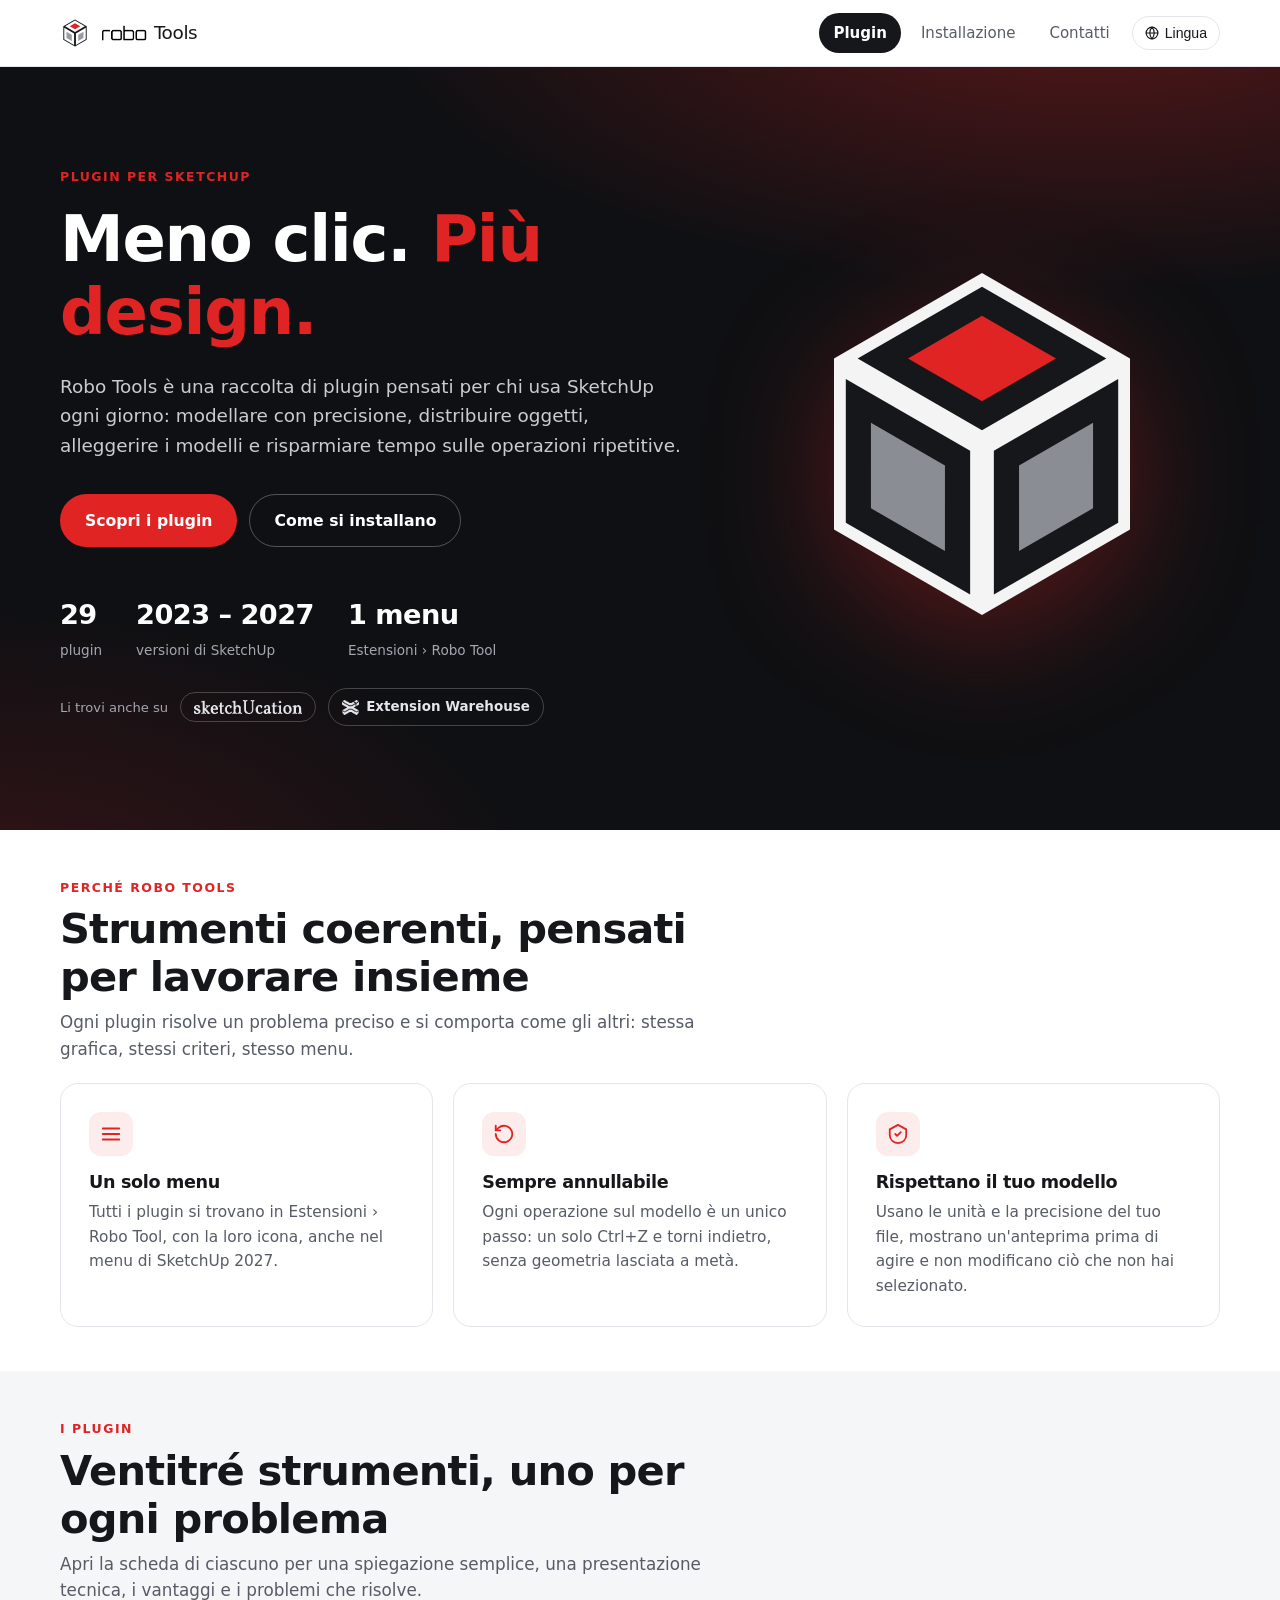
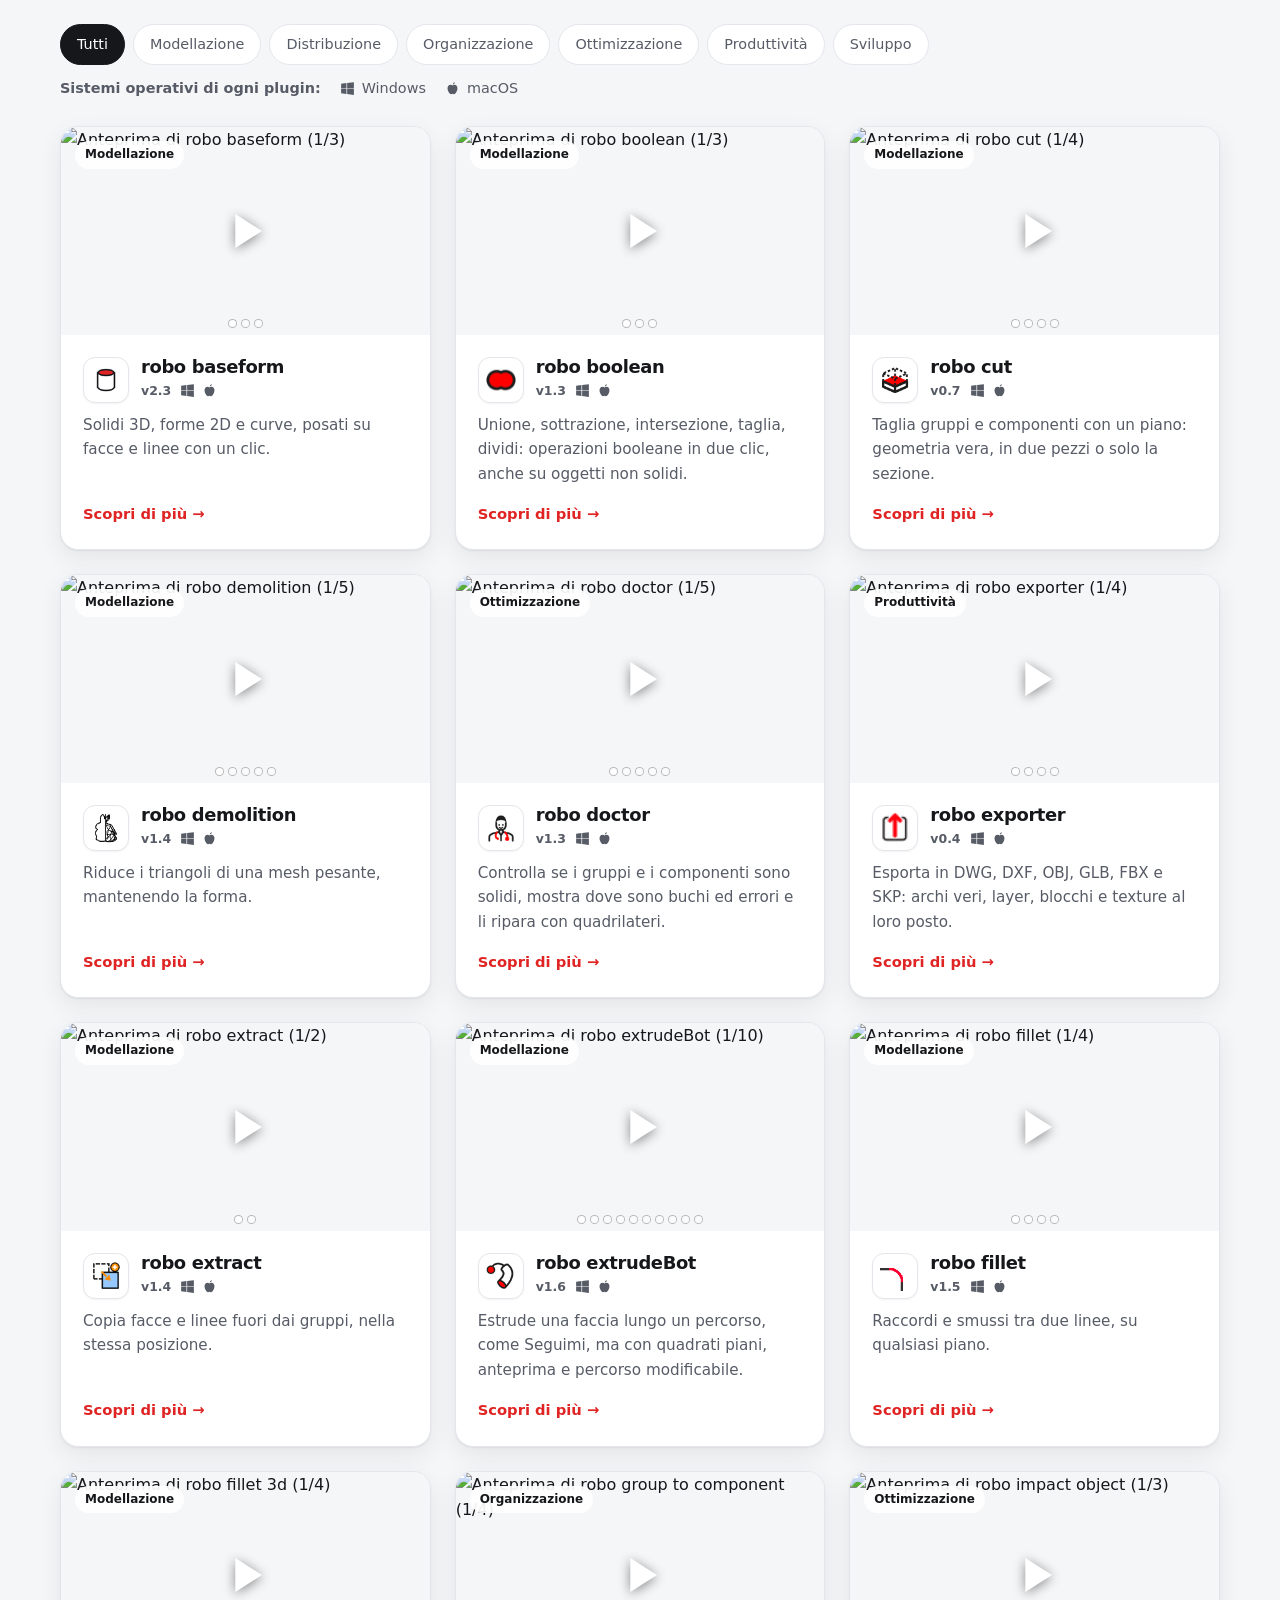
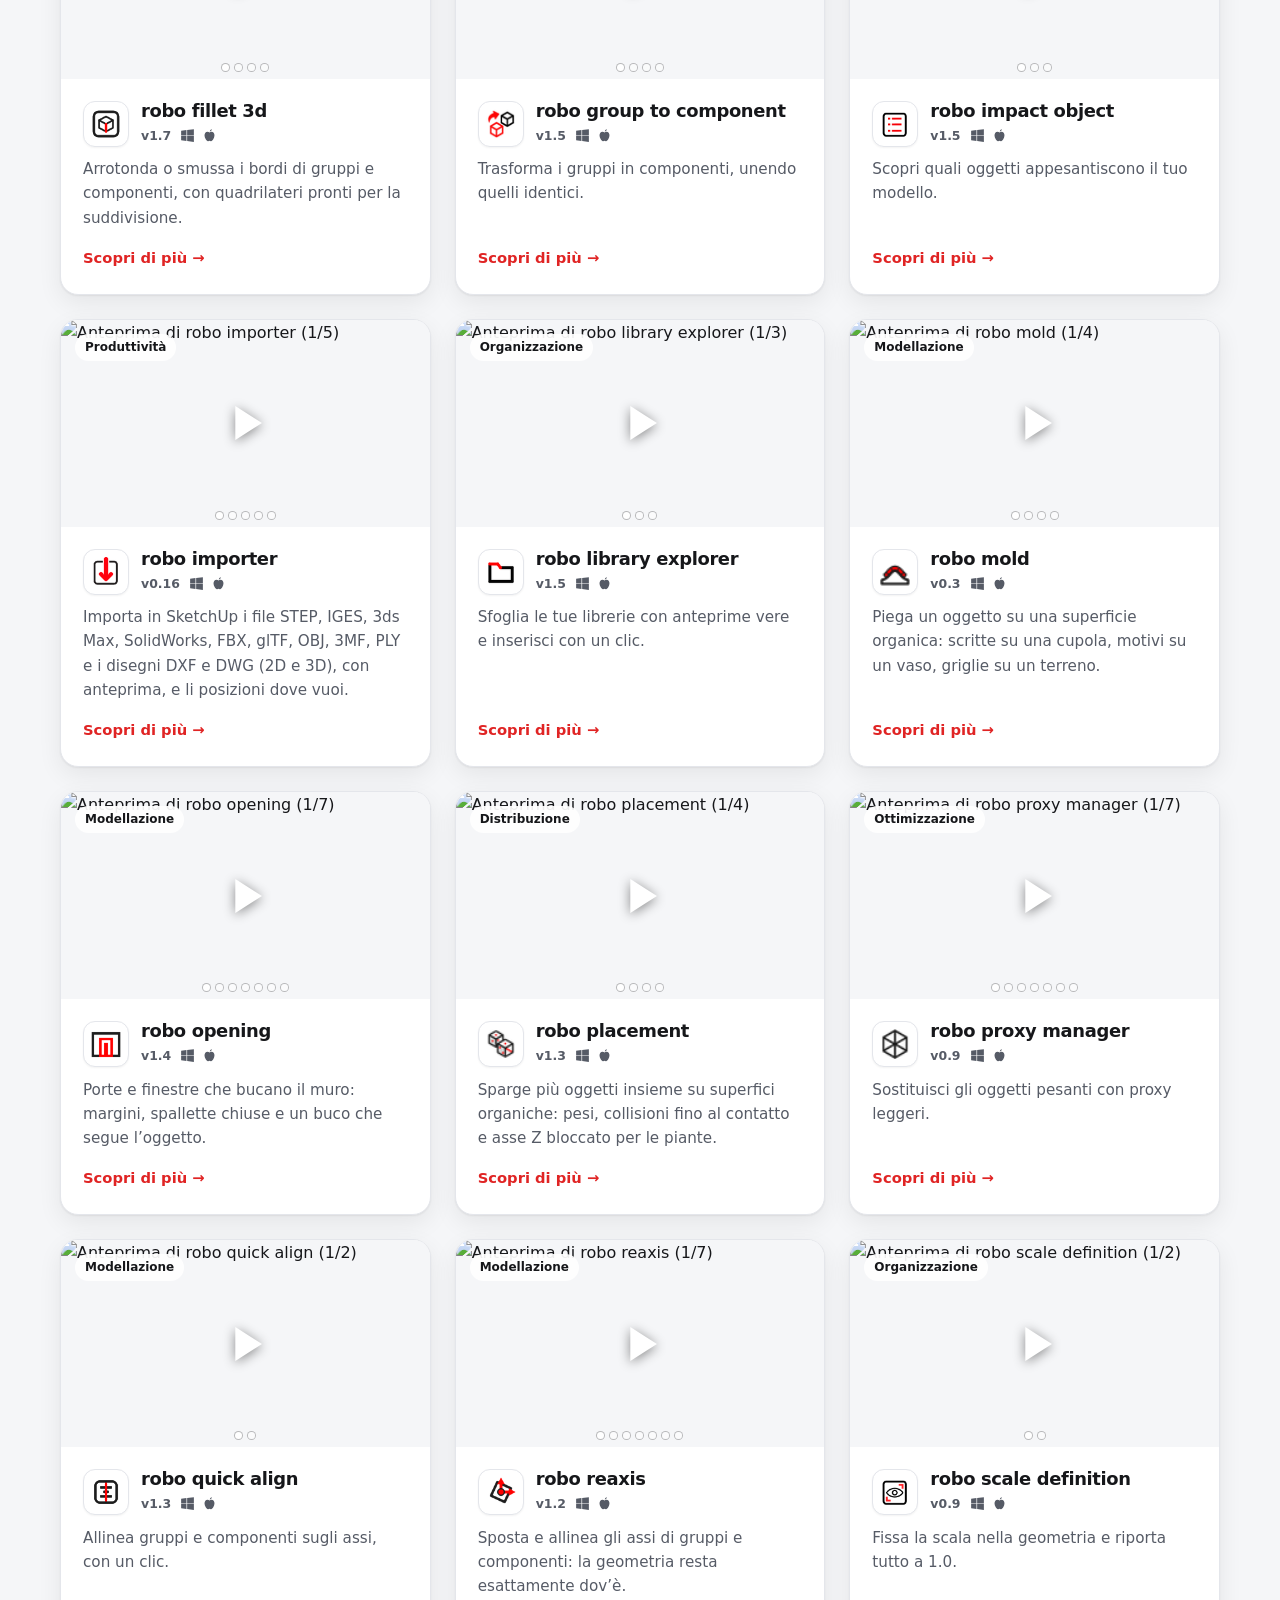
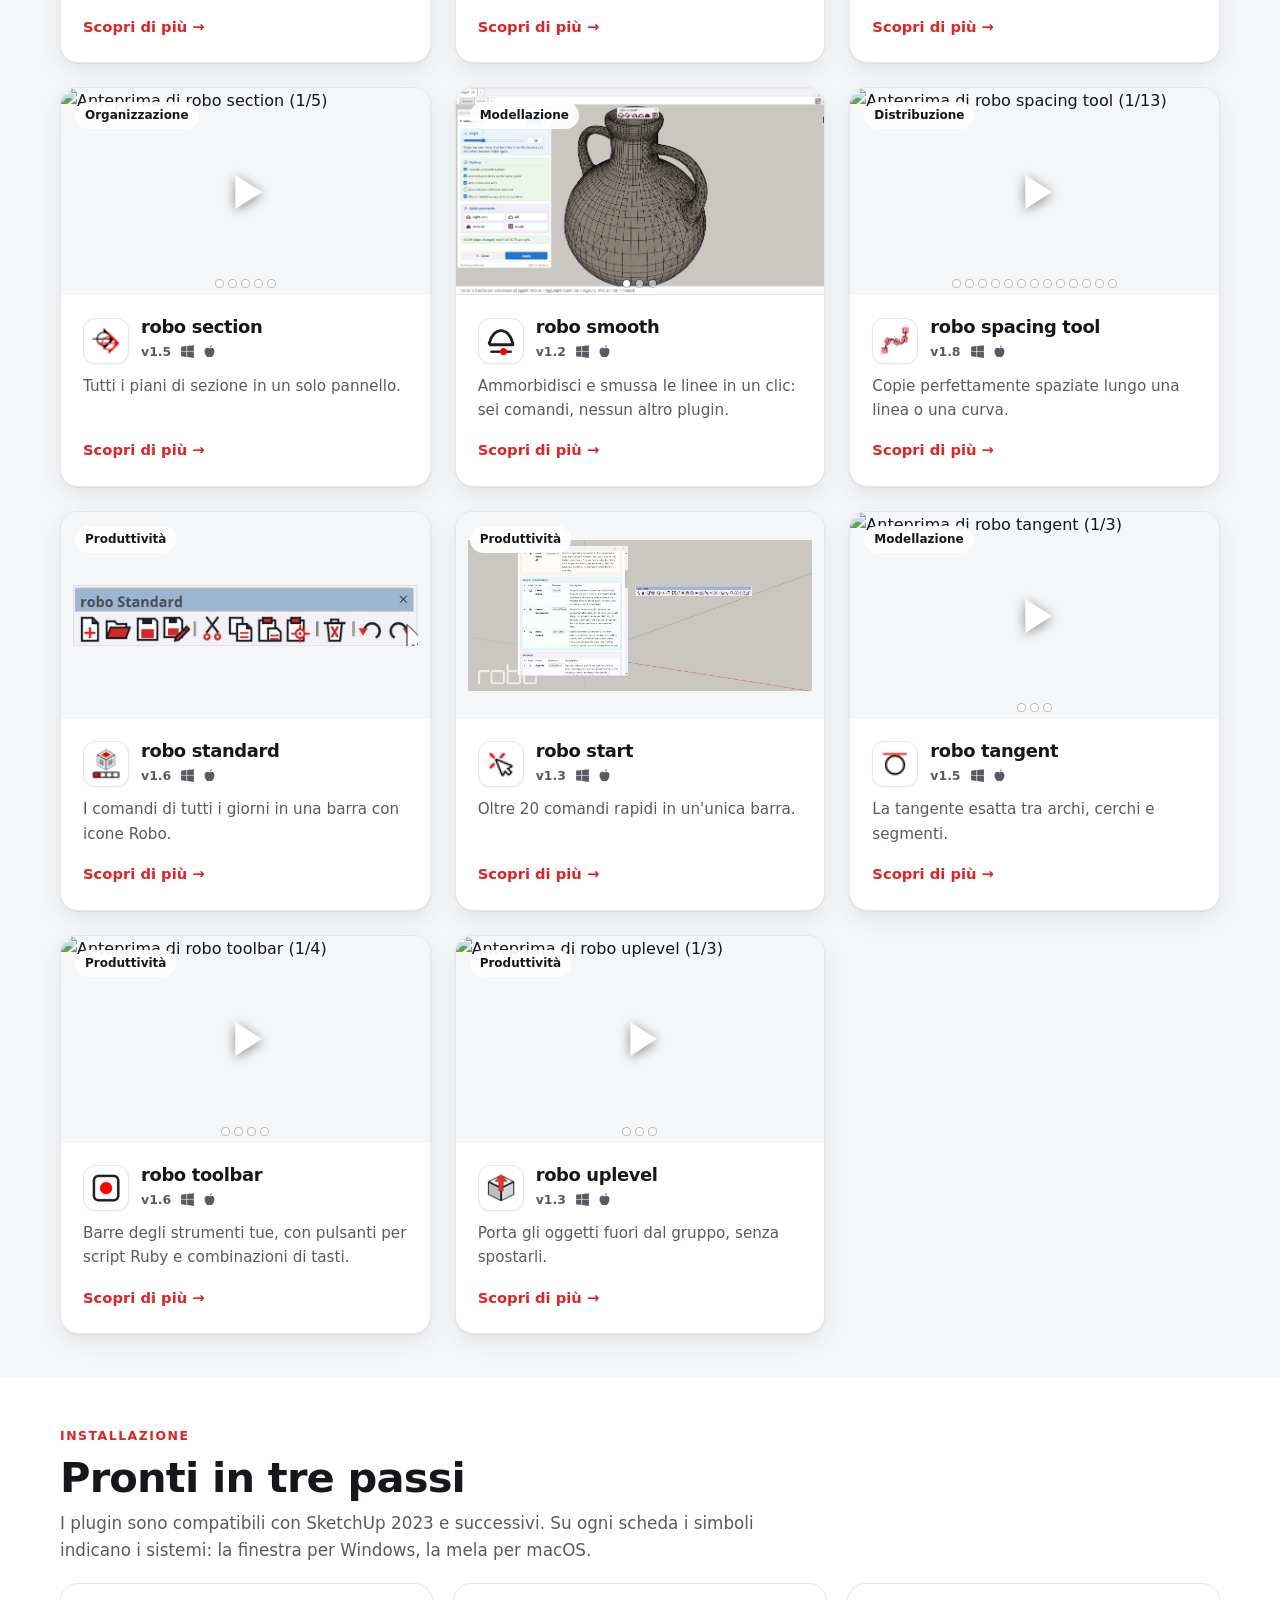
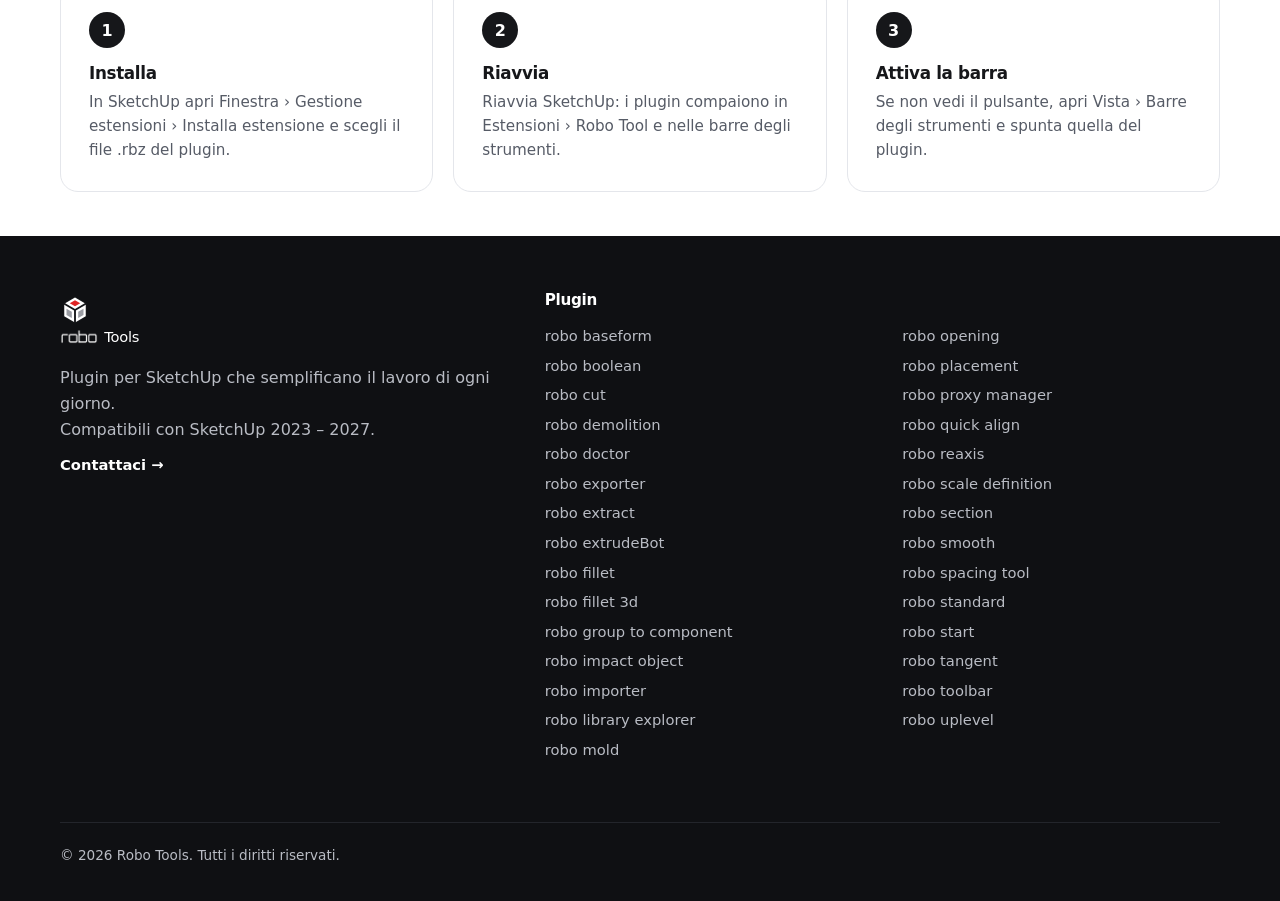
==== index.html @ 60f54976 "robo fillet 3D 1.7: Applica molto più veloce, Quadrilateri spento alla prima installazione" ====
<!doctype html>
<html lang="it">
<head>
  <meta charset="utf-8">
  <meta name="viewport" content="width=device-width, initial-scale=1">
  <title>Robo Tools — Plugin per SketchUp</title>
  <meta name="description" content="Robo Tools: diciassette plugin per SketchUp che semplificano modellazione, distribuzione di oggetti, ottimizzazione e produttività.">
  <link rel="icon" href="assets/img/favicon.svg" type="image/svg+xml">
  <link rel="stylesheet" href="assets/css/style.css?v=20261121e">
</head>
<body>
  <header class="site-header" id="site-header"></header>

  <main>
    <div class="hero">
      <div class="wrap">
        <div>
          <span class="eyebrow" data-i18n="hero.eyebrow">Plugin per SketchUp</span>
          <h1 style="margin-top:14px"><span data-i18n="hero.h1">Meno clic. </span><em data-i18n="hero.h1em">Più design.</em></h1>
          <p class="lead" data-i18n="hero.lead">Robo Tools è una raccolta di plugin pensati per chi usa SketchUp ogni giorno: modellare con precisione, distribuire oggetti, alleggerire i modelli e risparmiare tempo sulle operazioni ripetitive.</p>
          <div class="actions">
            <a class="btn btn-red" href="#plugin" data-i18n="hero.cta1">Scopri i plugin</a>
            <a class="btn btn-ghost" href="#installazione" data-i18n="hero.cta2">Come si installano</a>
          </div>
          <div class="hero-stats">
            <div><b id="count">23</b><span data-i18n="stat.plugins">plugin</span></div>
            <div><b>2023 – 2027</b><span data-i18n="stat.versions">versioni di SketchUp</span></div>
            <div><b data-i18n="stat.menu.n">1 menu</b><span data-i18n="stat.menu.label">Estensioni › Robo Tool</span></div>
          </div>
          <div class="found-on">
            <span data-i18n="hero.foundon">Li trovi anche su</span>
            <a class="store-badge" href="https://sketchucation.com/pluginstore?listtype=2&amp;author=1186&amp;category=0" title="SketchUcation PluginStore">
              <span class="store-logo sketchucation" aria-hidden="true"></span>
              <span class="sr-only">SketchUcation</span>
            </a>
            <a class="store-badge" href="https://extensions.sketchup.com/" title="Extension Warehouse">
              <span class="store-logo extensionwarehouse" aria-hidden="true"></span>
              <span>Extension Warehouse</span>
            </a>
          </div>
        </div>
        <div class="hero-art" aria-hidden="true">
          <svg viewBox="0 0 200 200">
            <polygon points="100,10 177.9,55 177.9,145 100,190 22.1,145 22.1,55" fill="#f4f4f5"/>
            <g transform="translate(100 55) scale(.84) translate(-100 -55)"><polygon points="100,10 177.9,55 100,100 22.1,55" fill="#16171a"/></g>
            <g transform="translate(61 122.5) scale(.84) translate(-61 -122.5)"><polygon points="22.1,55 100,100 100,190 22.1,145" fill="#16171a"/></g>
            <g transform="translate(139 122.5) scale(.84) translate(-139 -122.5)"><polygon points="100,100 177.9,55 177.9,145 100,190" fill="#16171a"/></g>
            <g transform="translate(100 55) scale(.5) translate(-100 -55)"><polygon points="100,10 177.9,55 100,100 22.1,55" fill="#e02424"/></g>
            <g transform="translate(61 122.5) scale(.5) translate(-61 -122.5)"><polygon points="22.1,55 100,100 100,190 22.1,145" fill="#8b8d94"/></g>
            <g transform="translate(139 122.5) scale(.5) translate(-139 -122.5)"><polygon points="100,100 177.9,55 177.9,145 100,190" fill="#8b8d94"/></g>
          </svg>
        </div>
      </div>
    </div>

    <section>
      <div class="wrap">
        <div class="section-head">
          <span class="eyebrow" data-i18n="why.eyebrow">Perché Robo Tools</span>
          <h2 data-i18n="why.h2">Strumenti coerenti, pensati per lavorare insieme</h2>
          <p data-i18n="why.lead">Ogni plugin risolve un problema preciso e si comporta come gli altri: stessa grafica, stessi criteri, stesso menu.</p>
        </div>
        <div class="values">
          <div class="value">
            <div class="ico"><svg viewBox="0 0 24 24" fill="none" stroke="currentColor" stroke-width="2" stroke-linecap="round" stroke-linejoin="round"><path d="M3 6h18M3 12h18M3 18h18"/></svg></div>
            <h3 data-i18n="why.v1.title">Un solo menu</h3>
            <p data-i18n="why.v1.desc">Tutti i plugin si trovano in Estensioni › Robo Tool, con la loro icona, anche nel menu di SketchUp 2027.</p>
          </div>
          <div class="value">
            <div class="ico"><svg viewBox="0 0 24 24" fill="none" stroke="currentColor" stroke-width="2" stroke-linecap="round" stroke-linejoin="round"><path d="M3 12a9 9 0 1 0 3-6.7L3 8"/><path d="M3 3v5h5"/></svg></div>
            <h3 data-i18n="why.v2.title">Sempre annullabile</h3>
            <p data-i18n="why.v2.desc">Ogni operazione sul modello è un unico passo: un solo Ctrl+Z e torni indietro, senza geometria lasciata a metà.</p>
          </div>
          <div class="value">
            <div class="ico"><svg viewBox="0 0 24 24" fill="none" stroke="currentColor" stroke-width="2" stroke-linecap="round" stroke-linejoin="round"><path d="M12 2 3 7v6c0 5 3.8 8.4 9 9 5.2-.6 9-4 9-9V7l-9-5z"/><path d="m9 12 2 2 4-4"/></svg></div>
            <h3 data-i18n="why.v3.title">Rispettano il tuo modello</h3>
            <p data-i18n="why.v3.desc">Usano le unità e la precisione del tuo file, mostrano un'anteprima prima di agire e non modificano ciò che non hai selezionato.</p>
          </div>
        </div>
      </div>
    </section>

    <section id="plugin" class="alt">
      <div class="wrap">
        <div class="section-head">
          <span class="eyebrow" data-i18n="plugins.eyebrow">I plugin</span>
          <h2 data-i18n="plugins.h2">Ventitré strumenti, uno per ogni problema</h2>
          <p data-i18n="plugins.lead">Apri la scheda di ciascuno per una spiegazione semplice, una presentazione tecnica, i vantaggi e i problemi che risolve.</p>
        </div>
        <div class="chips" id="chips"></div>
        <div class="os-legend" id="os-legend"></div>
        <div class="grid" id="grid"></div>
        <noscript><p>Per vedere l'elenco dei plugin è necessario abilitare JavaScript.</p></noscript>
      </div>
    </section>

    <section id="installazione">
      <div class="wrap">
        <div class="section-head">
          <span class="eyebrow" data-i18n="install.eyebrow">Installazione</span>
          <h2 data-i18n="install.h2">Pronti in tre passi</h2>
          <p data-i18n="install.lead">I plugin sono compatibili con SketchUp 2023 e successivi. Su ogni scheda i simboli indicano i sistemi: la finestra per Windows, la mela per macOS.</p>
        </div>
        <div class="steps">
          <div class="step"><h3 data-i18n="install.s1.title">Installa</h3><p data-i18n="install.s1.desc">In SketchUp apri Finestra › Gestione estensioni › Installa estensione e scegli il file .rbz del plugin.</p></div>
          <div class="step"><h3 data-i18n="install.s2.title">Riavvia</h3><p data-i18n="install.s2.desc">Riavvia SketchUp: i plugin compaiono in Estensioni › Robo Tool e nelle barre degli strumenti.</p></div>
          <div class="step"><h3 data-i18n="install.s3.title">Attiva la barra</h3><p data-i18n="install.s3.desc">Se non vedi il pulsante, apri Vista › Barre degli strumenti e spunta quella del plugin.</p></div>
        </div>
      </div>
    </section>
  </main>

  <footer class="site-footer" id="site-footer"></footer>

  <script src="assets/js/data.js?v=20261121e"></script>
  <script src="assets/js/i18n.js?v=20261121e"></script>
  <script src="assets/js/i18n-plugins.js?v=20261121e"></script>
  <script src="assets/js/app.js?v=20261121e"></script>
</body>
</html>
---- assets/css/style.css ----
/* Robo Tools — stile del sito. Colori dal logo: nero, bianco, rosso. */
:root {
  --bg: #ffffff;
  --bg-soft: #f5f6f8;
  --ink: #16171a;
  --ink-soft: #565b66;
  --line: #e4e6eb;
  --red: #e02424;
  --red-dark: #b81818;
  --dark: #0f1013;
  --card: #ffffff;
  --radius: 18px;
  --shadow: 0 1px 2px rgba(15, 16, 19, .06), 0 8px 24px rgba(15, 16, 19, .07);
  --shadow-lg: 0 2px 4px rgba(15, 16, 19, .06), 0 20px 48px rgba(15, 16, 19, .14);
  --max: 1160px;
  --font: 'Inter', 'Segoe UI', system-ui, -apple-system, Roboto, Helvetica, Arial, sans-serif;
}

* { box-sizing: border-box; }
html { scroll-behavior: smooth; }
body {
  margin: 0; font-family: var(--font); color: var(--ink); background: var(--bg);
  line-height: 1.6; -webkit-font-smoothing: antialiased;
}
img, svg { max-width: 100%; display: block; }
a { color: inherit; text-decoration: none; }
h1, h2, h3, h4 { line-height: 1.15; margin: 0; letter-spacing: -.02em; }
p { margin: 0; }
.wrap { width: min(100% - 40px, var(--max)); margin-inline: auto; }
.eyebrow { font-size: .78rem; font-weight: 700; letter-spacing: .12em; text-transform: uppercase; color: var(--red); }
.muted { color: var(--ink-soft); }

/* ---------------------------------------------------------------- header */
.site-header {
  position: sticky; top: 0; z-index: 50; backdrop-filter: saturate(180%) blur(14px);
  background: rgba(255, 255, 255, .82); border-bottom: 1px solid var(--line);
}
.site-header .wrap { display: flex; align-items: center; justify-content: space-between; height: 66px; }
.brand { display: flex; align-items: center; gap: 10px; font-weight: 800; font-size: 1.15rem; letter-spacing: -.02em; }
.brand svg { width: 30px; height: 30px; }
/* Wordmark: "robo" logo image (same cap-height as the nameplate text) + "Tools". */
.brand-word { display: inline-flex; align-items: center; gap: 6px; }
.brand-word img { height: 1em; width: auto; display: block; }
.brand-word span { font-weight: 400; }
.site-footer .brand-word img { filter: invert(1); }
.nav { display: flex; align-items: center; gap: 6px; }
.nav a { padding: 8px 14px; border-radius: 999px; font-size: .94rem; font-weight: 500; color: var(--ink-soft); transition: .15s; }
.nav a:hover { color: var(--ink); background: var(--bg-soft); }
/* Current section/page: black background, bold white text. */
.nav a.nav-active, .nav a.nav-active:hover { background: var(--ink); color: #fff; font-weight: 700; }

/* Language switcher: black globe + label, dropdown (same pattern as the plugins' own dialogs). */
.lang-wrap { position: relative; margin-left: 2px; }
.lang-btn {
  display: inline-flex; align-items: center; gap: 6px; height: 34px; padding: 0 12px; border-radius: 999px;
  border: 1px solid var(--line); background: #fff; color: var(--ink); font-size: .88rem; font-weight: 500; cursor: pointer;
}
.lang-btn:hover { border-color: var(--ink); background: var(--bg-soft); }
.lang-menu {
  position: absolute; top: 40px; right: 0; background: #fff; border: 1px solid var(--line); border-radius: 10px;
  box-shadow: var(--shadow-lg); list-style: none; min-width: 140px; z-index: 200; padding: 6px; margin: 0;
}
.lang-menu[hidden] { display: none; }
.lang-item {
  display: block; width: 100%; padding: 8px 10px; border: none; border-radius: 6px; background: #fff;
  color: var(--ink); font-size: .9rem; text-align: left; cursor: pointer;
}
.lang-item:hover { background: var(--bg-soft); }
.lang-item.active { background: var(--ink); color: #fff; font-weight: 700; }
@media (max-width: 720px) { .lang-btn span { display: none; } .lang-btn { padding: 0 9px; } }

/* ------------------------------------------------------------------ hero */
.hero {
  position: relative; overflow: hidden; color: #fff;
  background: radial-gradient(1200px 500px at 85% -10%, rgba(224, 36, 36, .35), transparent 60%),
              radial-gradient(900px 500px at 0% 110%, rgba(224, 36, 36, .18), transparent 60%), var(--dark);
}
.hero .wrap { display: grid; grid-template-columns: 1.15fr .85fr; gap: 40px; align-items: center; padding: 96px 0 104px; }
.hero h1 { font-size: clamp(2.3rem, 5.2vw, 4rem); font-weight: 800; }
.hero h1 em { font-style: normal; color: var(--red); }
.hero p.lead { margin-top: 22px; font-size: 1.15rem; color: #c9ccd3; max-width: 34em; }
.hero .actions { margin-top: 34px; display: flex; gap: 12px; flex-wrap: wrap; }
.btn {
  display: inline-flex; align-items: center; gap: 8px; padding: 13px 24px; border-radius: 999px;
  font-weight: 600; font-size: .98rem; border: 1px solid transparent; transition: .15s; cursor: pointer; font-family: inherit;
}
.btn-red { background: var(--red); color: #fff; }
.btn-red:hover { background: var(--red-dark); transform: translateY(-1px); }
.btn-ghost { border-color: rgba(255, 255, 255, .28); color: #fff; }
.btn-ghost:hover { background: rgba(255, 255, 255, .1); }
.btn-dark { background: var(--ink); color: #fff; }
.btn-dark:hover { background: var(--red); }
.btn-outline { border: 1.5px solid #111; color: var(--ink); background: #e5e7eb; }
.btn-outline:hover { border-color: #111; background: #cbced3; color: #111; font-weight: 700; }
.hero-stats { margin-top: 46px; display: flex; gap: 34px; flex-wrap: wrap; }
.hero-stats b { display: block; font-size: 1.7rem; letter-spacing: -.02em; }
.hero-stats span { font-size: .85rem; color: #a3a7b0; }
.sr-only { position: absolute; width: 1px; height: 1px; padding: 0; margin: -1px; overflow: hidden; clip: rect(0,0,0,0); white-space: nowrap; border: 0; }
.found-on { margin-top: 26px; display: flex; align-items: center; gap: 12px; flex-wrap: wrap; }
.found-on > span:first-child { font-size: .82rem; color: #a3a7b0; }
.store-badge {
  display: inline-flex; align-items: center; gap: 7px; padding: 7px 13px; border-radius: 999px;
  border: 1px solid rgba(255, 255, 255, .22); color: #e4e6eb; font-size: .84rem; font-weight: 600; transition: .15s;
}
.store-logo {
  display: inline-block; flex-shrink: 0; background-color: currentColor;
  -webkit-mask-repeat: no-repeat; mask-repeat: no-repeat;
  -webkit-mask-position: center; mask-position: center;
  -webkit-mask-size: contain; mask-size: contain;
}
.store-logo.sketchucation { width: 108px; height: 14px; -webkit-mask-image: url(../img/logos/sketchucation-mask.png); mask-image: url(../img/logos/sketchucation-mask.png); }
.store-logo.extensionwarehouse { width: 17px; height: 15px; -webkit-mask-image: url(../img/logos/extensionwarehouse-mask.png); mask-image: url(../img/logos/extensionwarehouse-mask.png); }
.store-badge:hover { border-color: var(--red); color: var(--red); background: rgba(224, 36, 36, .12); }
.hero-art { display: grid; place-items: center; }
.hero-art svg { width: min(100%, 380px); filter: drop-shadow(0 30px 60px rgba(224, 36, 36, .35)); animation: float 6s ease-in-out infinite; }
@keyframes float { 50% { transform: translateY(-12px); } }

/* ---------------------------------------------------------------- sezioni */
section { padding: 44px 0; }
.section-head { max-width: 700px; margin-bottom: 20px; }
.section-head h2 { font-size: clamp(1.8rem, 3.4vw, 2.6rem); margin-top: 6px; font-weight: 800; }
.section-head p { margin-top: 8px; color: var(--ink-soft); font-size: 1.05rem; }
.alt { background: var(--bg-soft); }

.values { display: grid; grid-template-columns: repeat(3, 1fr); gap: 20px; }
.value { background: var(--card); border: 1px solid var(--line); border-radius: var(--radius); padding: 28px; }
.value .ico { width: 44px; height: 44px; border-radius: 12px; background: #fdecec; color: var(--red); display: grid; place-items: center; margin-bottom: 16px; }
.value .ico svg { width: 22px; height: 22px; }
.value h3 { font-size: 1.1rem; margin-bottom: 8px; }
.value p { color: var(--ink-soft); font-size: .96rem; }

/* filtri + griglia plugin */
.chips { display: flex; flex-wrap: wrap; gap: 8px; margin-bottom: 30px; }
.chip {
  padding: 8px 16px; border-radius: 999px; border: 1px solid var(--line); background: #fff;
  font: inherit; font-size: .9rem; font-weight: 500; color: var(--ink-soft); cursor: pointer; transition: .15s;
}
.chip:hover { border-color: var(--ink); color: var(--ink); }
.chip.on { background: var(--ink); border-color: var(--ink); color: #fff; }

.grid { display: grid; grid-template-columns: repeat(3, 1fr); gap: 24px; }
.card {
  display: flex; flex-direction: column; background: var(--card); border: 1px solid var(--line);
  border-radius: var(--radius); overflow: hidden; transition: .2s; box-shadow: var(--shadow);
}
.card:hover { transform: translateY(-4px); box-shadow: var(--shadow-lg); border-color: #d3d6dd; }
.card .thumb { position: relative; aspect-ratio: 16 / 9; overflow: hidden; background: var(--bg-soft); }
.card .badge {
  position: absolute; left: 14px; top: 14px; padding: 4px 10px; border-radius: 999px; font-size: .75rem;
  font-weight: 700; background: rgba(255, 255, 255, .92); color: var(--ink);
}
.card .body { padding: 22px 22px 24px; display: flex; flex-direction: column; gap: 10px; flex: 1; }
.card .head { display: flex; align-items: center; gap: 12px; }
.plugin-icon {
  flex: none; width: 46px; height: 46px; border-radius: 12px; background: #fff; border: 1px solid var(--line);
  display: grid; place-items: center; box-shadow: 0 1px 2px rgba(0, 0, 0, .05);
}
.plugin-icon img { width: 30px; height: 30px; object-fit: contain; }
.card h3 { font-size: 1.12rem; }
.card .ver { font-size: .78rem; font-weight: 600; color: var(--ink-soft); }
/* operating systems of a plugin: Windows (window) and macOS (apple) */
.os { display: inline-flex; align-items: center; gap: 5px; margin-left: 8px; vertical-align: middle; color: var(--ink-soft); }
.os-i { display: inline-flex; }
.os svg { width: 17px; height: 17px; fill: currentColor; }
.os-legend { display: flex; flex-wrap: wrap; align-items: center; gap: 6px 18px; margin: -18px 0 26px; font-size: .9rem; color: var(--ink-soft); }
.os-l-title { font-weight: 600; }
.os-l { display: inline-flex; align-items: center; gap: 6px; }
.os-legend .os { margin-left: 0; }
.p-title .os svg { width: 20px; height: 20px; }
.specs .os { margin-left: 0; margin-right: 4px; }
.card p { color: var(--ink-soft); font-size: .95rem; }
.card .more { margin-top: auto; padding-top: 6px; font-weight: 600; font-size: .92rem; color: var(--red); }

/* installazione */
.steps { display: grid; grid-template-columns: repeat(3, 1fr); gap: 20px; counter-reset: st; }
.step { position: relative; padding: 28px; background: #fff; border: 1px solid var(--line); border-radius: var(--radius); }
.step::before {
  counter-increment: st; content: counter(st); display: grid; place-items: center; width: 36px; height: 36px;
  border-radius: 50%; background: var(--ink); color: #fff; font-weight: 700; margin-bottom: 16px;
}
.step h3 { font-size: 1.05rem; margin-bottom: 6px; }
.step p { color: var(--ink-soft); font-size: .95rem; }

/* ---------------------------------------------------------------- footer */
.site-footer { background: var(--dark); color: #b9bcc4; padding: 56px 0 34px; }
.site-footer .wrap { display: grid; grid-template-columns: 1.4fr 1fr 1fr; gap: 40px; }
.site-footer .brand { color: #fff; margin-bottom: 12px; }
.site-footer h4 { color: #fff; font-size: .95rem; margin-bottom: 12px; }
.site-footer a { display: block; padding: 3px 0; font-size: .92rem; }
.site-footer a:hover { color: #fff; }
.site-footer .copy { grid-column: 1 / -1; margin-top: 18px; padding-top: 22px; border-top: 1px solid #23252b; font-size: .85rem; }

/* ---------------------------------------------------------- pagina plugin */
.crumbs { padding: 26px 0 0; font-size: .88rem; color: var(--ink-soft); }
.crumbs a:hover { color: var(--red); }
.p-hero { padding: 20px 0 36px; }
.p-hero .wrap { display: grid; grid-template-columns: 1fr 1.05fr; gap: 48px; align-items: center; }
.p-hero .plugin-icon { width: 64px; height: 64px; border-radius: 16px; }
.p-hero .plugin-icon img { width: 42px; height: 42px; }
.p-title { display: flex; flex-wrap: wrap; align-items: center; gap: 10px 14px; margin: 18px 0 18px; }
/* one line for every plugin, also the longest name (robo group to component): the size is the one that fits it */
.p-title h1 { font-size: clamp(1.2rem, 2.05vw, 1.55rem); font-weight: 800; white-space: nowrap; }
.pill { display: inline-block; padding: 4px 12px; border-radius: 999px; background: #fdecec; color: var(--red); font-weight: 700; font-size: .8rem; }
.pill.dark { background: var(--ink); color: #fff; }
.p-hero .tag { font-size: 1.3rem; font-weight: 600; letter-spacing: -.01em; }
.p-hero .simple { margin-top: 16px; color: var(--ink-soft); font-size: 1.08rem; }
.p-hero .inst-note { margin-top: 16px; padding: 10px 14px; border-left: 4px solid #e67e00; border-radius: 6px; background: #fff3e0; color: #7a4300; font-size: .95rem; }
.p-hero .actions { margin-top: 28px; display: flex; gap: 10px; flex-wrap: wrap; }
/* the three buttons of every plugin page stay on one line also in French (the longest texts) */
.p-hero .actions .btn { padding: 13px 18px; white-space: nowrap; }
.shot { border-radius: 22px; overflow: hidden; box-shadow: var(--shadow-lg); border: 1px solid var(--line); background: var(--bg-soft); }
.shot img { width: 100%; }

/* galleria 16:9 con frecce */
.gal { position: relative; aspect-ratio: 16 / 9; overflow: hidden; background: var(--bg-soft); }
.gal-slide { position: absolute; inset: 0; opacity: 0; transition: opacity .3s; pointer-events: none; }
.gal-slide.on { opacity: 1; pointer-events: auto; }
.gal-slide img { display: block; width: 100%; height: 100%; object-fit: cover; }
.gal-slide.fit img { object-fit: scale-down; padding: 12px; box-sizing: border-box; }
.gal-btn { position: absolute; top: 50%; transform: translateY(-50%); z-index: 3; width: 34px; height: 34px; padding: 0; border: 0; border-radius: 50%; display: flex; align-items: center; justify-content: center; background: rgba(22,23,26,.62); color: #fff; cursor: pointer; opacity: 0; transition: opacity .2s, background .2s; }
.gal-btn svg { width: 18px; height: 18px; }
.gal-btn.prev { left: 10px; }
.gal-btn.next { right: 10px; }
.gal-btn:hover { background: var(--red, #e02424); }
.gal:hover .gal-btn, .gal-btn:focus-visible { opacity: 1; }
.gal-dots { position: absolute; left: 0; right: 0; bottom: 8px; z-index: 3; display: flex; justify-content: center; gap: 6px; pointer-events: none; }
.gal-dots i { width: 7px; height: 7px; border-radius: 50%; background: rgba(255,255,255,.55); box-shadow: 0 0 0 1px rgba(0,0,0,.25); }
.gal-dots i.on { background: #fff; }
.card .badge { z-index: 2; }
/* icona play al centro del poster video: anche questa apre il video, come la lente */
.gal-play {
  position: absolute; inset: 0; z-index: 2; display: flex; align-items: center; justify-content: center;
  border: 0; background: transparent; padding: 0; cursor: pointer;
}
.gal-play svg { width: 58px; height: 58px; color: #fff; filter: drop-shadow(0 2px 6px rgba(0,0,0,.45)); transition: transform .15s; }
.gal-play:hover svg { transform: scale(1.08); }
/* lente per ingrandire foto/video */
.gal-zoom {
  position: absolute; right: 10px; top: 10px; z-index: 3; width: 32px; height: 32px; padding: 0; border: 0;
  border-radius: 50%; display: flex; align-items: center; justify-content: center; background: rgba(22,23,26,.62);
  color: #fff; cursor: pointer; opacity: 0; transition: opacity .2s, background .2s;
}
.gal-zoom svg { width: 16px; height: 16px; }
.gal-zoom:hover { background: var(--red, #e02424); }
.gal:hover .gal-zoom, .gal-zoom:focus-visible { opacity: 1; }
@media (hover: none) { .gal-btn, .gal-zoom { opacity: 1; } }

/* lightbox: foto o video ingranditi, sopra tutta la pagina */
.lightbox {
  position: fixed; inset: 0; z-index: 999; display: flex; align-items: center; justify-content: center;
  padding: 40px; background: rgba(10,10,12,.88); opacity: 0; pointer-events: none; transition: opacity .2s;
}
.lightbox.on { opacity: 1; pointer-events: auto; }
.lightbox-inner { width: min(1100px, 100%); aspect-ratio: 16 / 9; }
.lightbox-inner img { width: 100%; height: 100%; object-fit: contain; }
.lightbox-inner iframe { width: 100%; height: 100%; border: 0; border-radius: 8px; }
.lightbox-close {
  position: absolute; top: 18px; right: 22px; width: 40px; height: 40px; border: 0; border-radius: 50%;
  background: rgba(255,255,255,.12); color: #fff; font-size: 26px; line-height: 1; cursor: pointer;
}
.lightbox-close:hover { background: var(--red, #e02424); }

/* Prev/next + counter, shown only when the source gallery has more than one item. */
.lightbox-btn, .lightbox-count { display: none; }
.lightbox.multi .lightbox-btn { display: flex; }
.lightbox.multi .lightbox-count { display: block; }
.lightbox-btn {
  position: absolute; top: 50%; transform: translateY(-50%); align-items: center; justify-content: center;
  width: 48px; height: 48px; border: 0; border-radius: 50%;
  background: rgba(255,255,255,.12); color: #fff; cursor: pointer; transition: background .15s;
}
.lightbox-btn svg { width: 22px; height: 22px; }
.lightbox-btn:hover { background: var(--red, #e02424); }
.lightbox-prev { left: 18px; }
.lightbox-next { right: 18px; }
.lightbox-count {
  position: absolute; bottom: 22px; left: 50%; transform: translateX(-50%);
  font-size: .85rem; font-weight: 600; color: #fff; background: rgba(255,255,255,.12);
  padding: 4px 12px; border-radius: 999px; letter-spacing: .02em;
}
@media (max-width: 720px) {
  .lightbox { padding: 16px; }
  .lightbox-btn { width: 40px; height: 40px; }
  .lightbox-prev { left: 6px; }
  .lightbox-next { right: 6px; }
}

/* donate gate: shown before a .rbz download on plugins with donationPrompt */
.donate-modal {
  position: fixed; inset: 0; z-index: 999; display: flex; align-items: center; justify-content: center;
  padding: 20px; background: rgba(10,10,12,.72); opacity: 0; pointer-events: none; transition: opacity .2s;
}
.donate-modal.on { opacity: 1; pointer-events: auto; }
.donate-box {
  position: relative; width: min(420px, 100%); background: #fff; border-radius: 14px;
  padding: 32px 28px 26px; box-shadow: var(--shadow-lg, 0 20px 60px rgba(0,0,0,.3)); text-align: center;
}
.donate-box h3 { font-size: 1.25rem; font-weight: 800; margin-bottom: 10px; }
.donate-box p { color: var(--ink-soft); font-size: .95rem; line-height: 1.55; margin-bottom: 22px; }
.donate-actions { display: flex; flex-direction: column; gap: 10px; }
.donate-close {
  position: absolute; top: 10px; right: 10px; width: 32px; height: 32px; border: 0; border-radius: 50%;
  background: var(--bg-soft); color: var(--ink); font-size: 20px; line-height: 1; cursor: pointer;
}
.donate-close:hover { background: var(--red, #e02424); color: #fff; }
#donate-offer:hover { font-weight: 700; }

.two { display: grid; grid-template-columns: 1fr 1fr; gap: 48px; align-items: center; }
.usage { display: grid; gap: 14px; margin-top: 8px; }
.usage li { list-style: none; display: flex; gap: 14px; align-items: flex-start; }
.usage { padding: 0; margin: 0; counter-reset: u; }
.usage li::before {
  counter-increment: u; content: counter(u); flex: none; width: 32px; height: 32px; border-radius: 50%;
  background: var(--red); color: #fff; font-weight: 700; display: grid; place-items: center; font-size: .9rem;
}
.usage li span { padding-top: 4px; }

.tech { display: grid; grid-template-columns: repeat(2, 1fr); gap: 10px; }
.tech .item { background: #fff; border: 1px solid var(--line); border-radius: var(--radius); padding: 13px 18px; }
.tech .item h3 { font-size: 1.05rem; margin-bottom: 3px; display: flex; gap: 10px; align-items: baseline; }
.tech .item h3 i { font-style: normal; color: var(--red); font-size: .9rem; font-weight: 800; }
.tech .item p { color: var(--ink-soft); font-size: .96rem; }

.pros { display: grid; grid-template-columns: repeat(2, 1fr); gap: 8px 16px; padding: 0; margin: 0; }
.pros li { list-style: none; display: flex; gap: 12px; align-items: flex-start; padding: 8px 14px; background: #fff; border: 1px solid var(--line); border-radius: 14px; }
.pros svg { flex: none; width: 22px; height: 22px; color: #16a34a; margin-top: 1px; }

.solve { display: grid; gap: 14px; }
.solve .row { display: grid; grid-template-columns: 1fr 44px 1fr; gap: 14px; align-items: stretch; }
.solve .p, .solve .s { padding: 20px 22px; border-radius: var(--radius); font-size: .97rem; }
.solve .p { background: #fdf0f0; border: 1px solid #f6cccc; }
.solve .s { background: #eef9f1; border: 1px solid #c6e8cf; }
.solve .p small, .solve .s small { display: block; margin-bottom: 4px; font-size: .72rem; font-weight: 800; letter-spacing: .1em; text-transform: uppercase; }
.solve .p small { color: var(--red-dark); }
.solve .s small { color: #15803d; }
.solve .arrow { display: grid; place-items: center; color: var(--ink-soft); }
.solve .arrow svg { width: 24px; height: 24px; }

.specs { width: 100%; border-collapse: collapse; background: #fff; border: 1px solid var(--line); border-radius: var(--radius); overflow: hidden; }
.specs th, .specs td { text-align: left; padding: 14px 20px; border-bottom: 1px solid var(--line); font-size: .96rem; }
.specs tr:last-child th, .specs tr:last-child td { border-bottom: 0; }
.specs th { width: 34%; color: var(--ink-soft); font-weight: 600; background: var(--bg-soft); }

.pn { display: grid; grid-template-columns: 1fr 1fr; gap: 20px; }
.pn a { display: block; padding: 22px 26px; border: 1px solid var(--line); border-radius: var(--radius); background: #fff; transition: .15s; }
.pn a:hover { border-color: var(--ink); box-shadow: var(--shadow); }
.pn a small { color: var(--ink-soft); font-size: .8rem; }
.pn a b { display: block; font-size: 1.1rem; margin-top: 2px; }
.pn a.next { text-align: right; }

/* contatti */
.contact { display: grid; grid-template-columns: 1fr 1.25fr; gap: 48px; align-items: start; }
.contact .info h2 { font-size: clamp(1.8rem, 3.4vw, 2.6rem); margin: 10px 0 14px; font-weight: 800; }
.contact .info p { color: var(--ink-soft); margin-bottom: 12px; }
.contact .info ul { list-style: none; padding: 0; margin: 20px 0 0; display: grid; gap: 10px; }
.contact .info li { display: flex; gap: 10px; align-items: flex-start; color: var(--ink-soft); font-size: .96rem; }
.contact .info li svg { flex: none; width: 20px; height: 20px; color: var(--red); margin-top: 2px; }
.contact .info li .li-text { display: flex; flex-direction: column; gap: 4px; }
.contact .info .mailto-link { color: var(--red); font-weight: 600; text-decoration: none; }
.contact .info .mailto-link:hover { text-decoration: underline; }
.form-card { background: #fff; border: 1px solid var(--line); border-radius: var(--radius); padding: 30px; box-shadow: var(--shadow); }
.field { margin-bottom: 18px; }
.field label { display: block; font-weight: 600; font-size: .9rem; margin-bottom: 6px; }
.field input[type=text], .field input[type=email], .field select, .field textarea {
  width: 100%; padding: 12px 14px; font: inherit; color: var(--ink); background: var(--bg-soft);
  border: 1px solid var(--line); border-radius: 12px; transition: .15s;
}
.field textarea { min-height: 160px; resize: vertical; }
.field input:focus, .field select:focus, .field textarea:focus { outline: none; border-color: var(--red); background: #fff; box-shadow: 0 0 0 3px rgba(224, 36, 36, .12); }
.field.check { display: flex; gap: 10px; align-items: flex-start; }
.field.check input { margin-top: 4px; accent-color: var(--red); }
.field.check label { font-weight: 400; color: var(--ink-soft); margin: 0; font-size: .88rem; }
.hp { position: absolute; left: -9999px; width: 1px; height: 1px; overflow: hidden; }
.f-status { margin-top: 14px; padding: 0; border-radius: 12px; font-size: .95rem; }
.f-status.ok, .f-status.err, .f-status.info { padding: 12px 16px; }
.f-status.ok { background: #eef9f1; border: 1px solid #c6e8cf; color: #15803d; }
.f-status.err { background: #fdf0f0; border: 1px solid #f6cccc; color: var(--red-dark); }
.f-status.info { background: var(--bg-soft); border: 1px solid var(--line); color: var(--ink-soft); }
.f-status a { text-decoration: underline; }
.form-card .btn { width: 100%; justify-content: center; }
.form-card .btn:disabled { opacity: .6; cursor: default; }

/* barra strumenti simulata */
.tb-frame { background: #dfe3ea; border: 1px solid #c9ced8; border-radius: 14px; padding: 22px; overflow-x: auto; }
.tb-bar {
  display: inline-flex; flex-wrap: nowrap; align-items: center; gap: 2px; padding: 5px 8px 5px 4px; background: linear-gradient(#fdfdfe, #eceef2);
  border: 1px solid #b9bfcb; border-radius: 6px; box-shadow: 0 2px 6px rgba(15, 16, 19, .18);
}
.tb-grip { width: 6px; align-self: stretch; margin-right: 6px; border-radius: 2px;
  background: repeating-linear-gradient(#a9afbc 0 2px, transparent 2px 4px); opacity: .8; }
.tb-btn { display: grid; place-items: center; width: 40px; height: 40px; border-radius: 4px; border: 1px solid transparent; cursor: default; }
.tb-btn:hover { background: #dbe8fb; border-color: #8fb3ee; }
.tb-btn img { width: 28px; height: 28px; object-fit: contain; }
.tb-bar.compact .tb-btn { width: 34px; height: 34px; }
.tb-bar.compact .tb-btn img { width: 24px; height: 24px; }
.tb-bar.compact .tb-sep { margin: 4px 3px; }
.tb-sep { width: 1px; align-self: stretch; margin: 4px 5px; background: #b9bfcb; }
.tb-legend { list-style: none; margin: 22px 0 0; padding: 0; display: flex; flex-wrap: wrap; gap: 10px 26px; }
.tb-legend li { display: flex; align-items: center; gap: 10px; font-size: .95rem; }
.tb-legend img { width: 24px; height: 24px; object-fit: contain; }
.tb-legend.many { display: grid; grid-template-columns: repeat(auto-fill, minmax(230px, 1fr)); }

/* ------------------------------------------------------------ responsive */
@media (max-width: 960px) {
  .hero .wrap, .p-hero .wrap, .two, .contact { grid-template-columns: 1fr; }
  .hero .wrap { padding: 64px 0 72px; }
  .hero-art { order: -1; }
  .hero-art svg { width: 220px; }
  .grid, .values, .steps { grid-template-columns: repeat(2, 1fr); }
  .site-footer .wrap { grid-template-columns: 1fr 1fr; }
}
@media (max-width: 640px) {
  section { padding: 32px 0; }
  .nav a:not(.cta) { display: none; }
  .grid, .values, .steps, .tech, .pros, .pn { grid-template-columns: 1fr; }
  .solve .row { grid-template-columns: 1fr; }
  .solve .arrow { transform: rotate(90deg); padding: 2px 0; }
  .site-footer .wrap { grid-template-columns: 1fr; }
  .specs th { width: 40%; }
}
@media (prefers-reduced-motion: reduce) {
  * { animation: none !important; transition: none !important; scroll-behavior: auto !important; }
}

/* elenco degli oggetti (robo baseform) */
.tb-shapes-title { margin: 30px 0 12px; font-size: 1.05rem; }
.tb-shapes { list-style: none; margin: 0; padding: 0; display: grid; grid-template-columns: repeat(auto-fill, minmax(230px, 1fr)); gap: 12px; }
.tb-shapes li { display: flex; align-items: center; gap: 12px; padding: 10px 12px; background: var(--bg-soft); border: 1px solid var(--line); border-radius: 12px; }
.tb-shapes li.tb-shapes-h { grid-column: 1 / -1; padding: 6px 0 0; background: none; border: 0; border-radius: 0; font-weight: 700; color: var(--ink); }
.tb-shapes img { width: 40px; height: 40px; flex: none; }
.tb-shapes b { display: block; font-size: .95rem; }
.tb-shapes span { display: block; font-size: .85rem; color: var(--muted, #666); line-height: 1.35; }

.about-sub { font-size: 1.15rem; font-weight: 800; margin: 0 0 10px; }

/* the news of a plugin, in evidence right under the top of its page (field "spotlight" of data.js) */
.spot { padding: 28px 0; background: linear-gradient(135deg, #f5eeff 0%, #eaf7ec 100%); border-top: 1px solid #e3d6f7; border-bottom: 1px solid #cfe9d4; }
.spot .spot-head { max-width: 820px; margin-bottom: 14px; }
.spot .spot-head .new { display: inline-block; padding: 4px 12px; border-radius: 999px; background: var(--red); color: #fff; font-weight: 800; font-size: .78rem; letter-spacing: .1em; text-transform: uppercase; }
.spot h2 { margin: 12px 0 12px; font-size: clamp(1.6rem, 3vw, 2.2rem); }
.spot .spot-head p { color: var(--ink-soft); font-size: 1.05rem; margin-bottom: 8px; }
.spot-grid { display: grid; grid-template-columns: repeat(2, 1fr); gap: 10px; }
.spot-grid .item { background: #fff; border: 1px solid var(--line); border-left: 5px solid var(--c, var(--red)); border-radius: var(--radius); padding: 13px 18px; box-shadow: 0 6px 18px rgba(60, 30, 110, .06); }
.spot-grid .item h3 { font-size: 1.08rem; margin-bottom: 8px; display: flex; gap: 10px; align-items: center; }
.spot-grid .item h3 svg { flex: none; }
.spot-grid .item p { color: var(--ink-soft); font-size: .97rem; }
@media (max-width: 720px) { .spot-grid { grid-template-columns: 1fr; } }
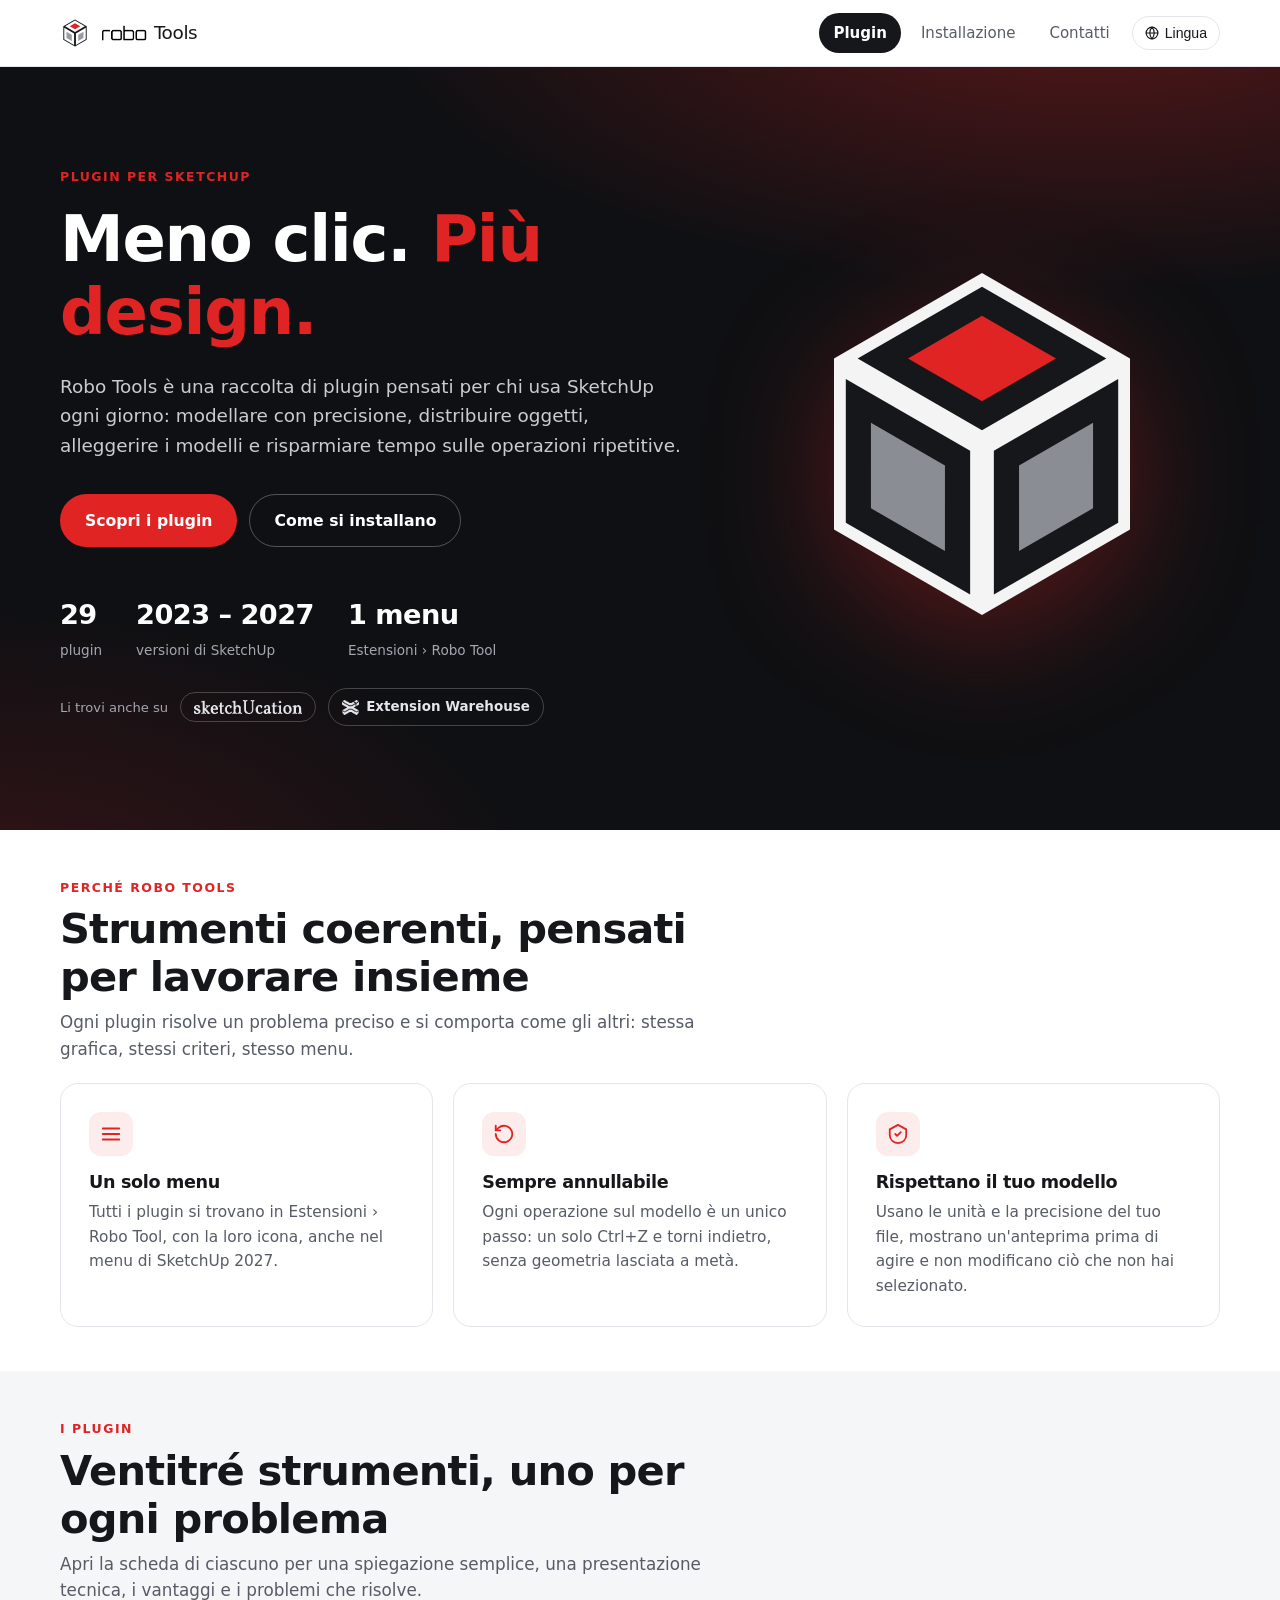
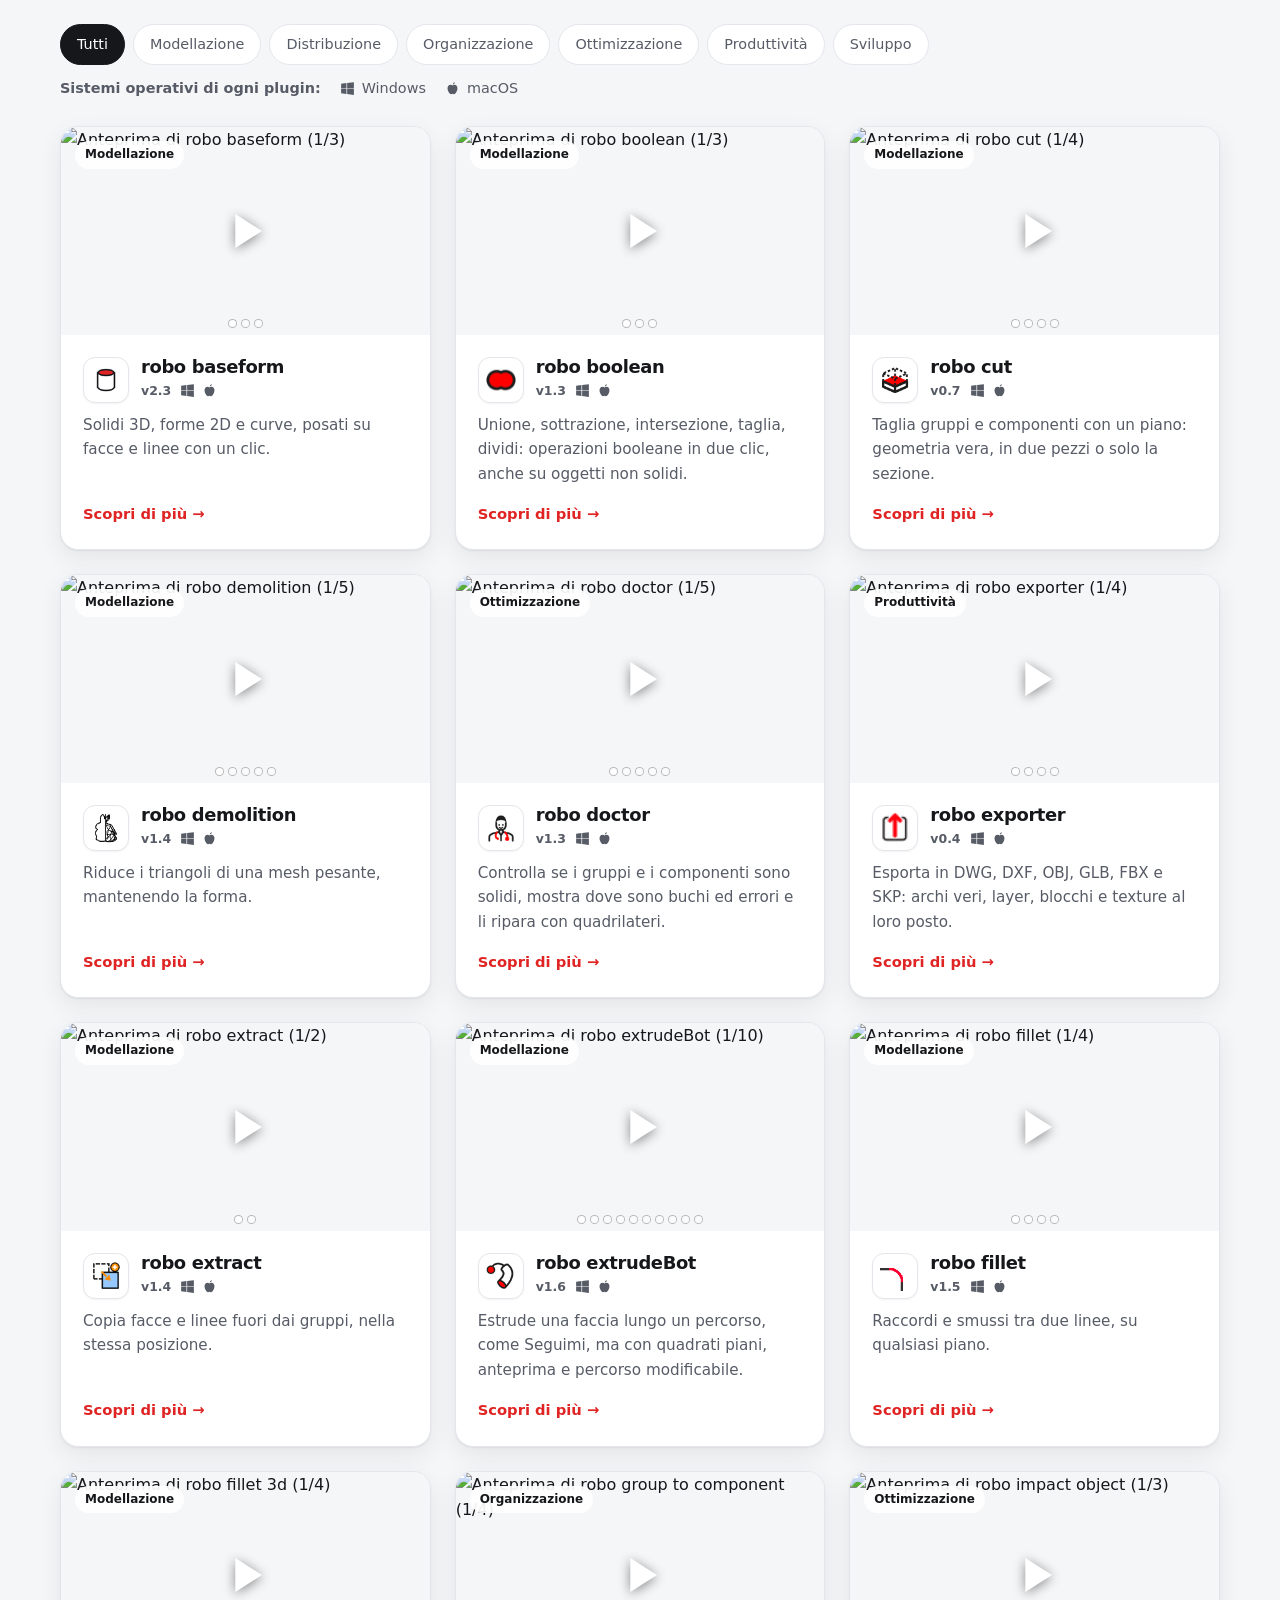
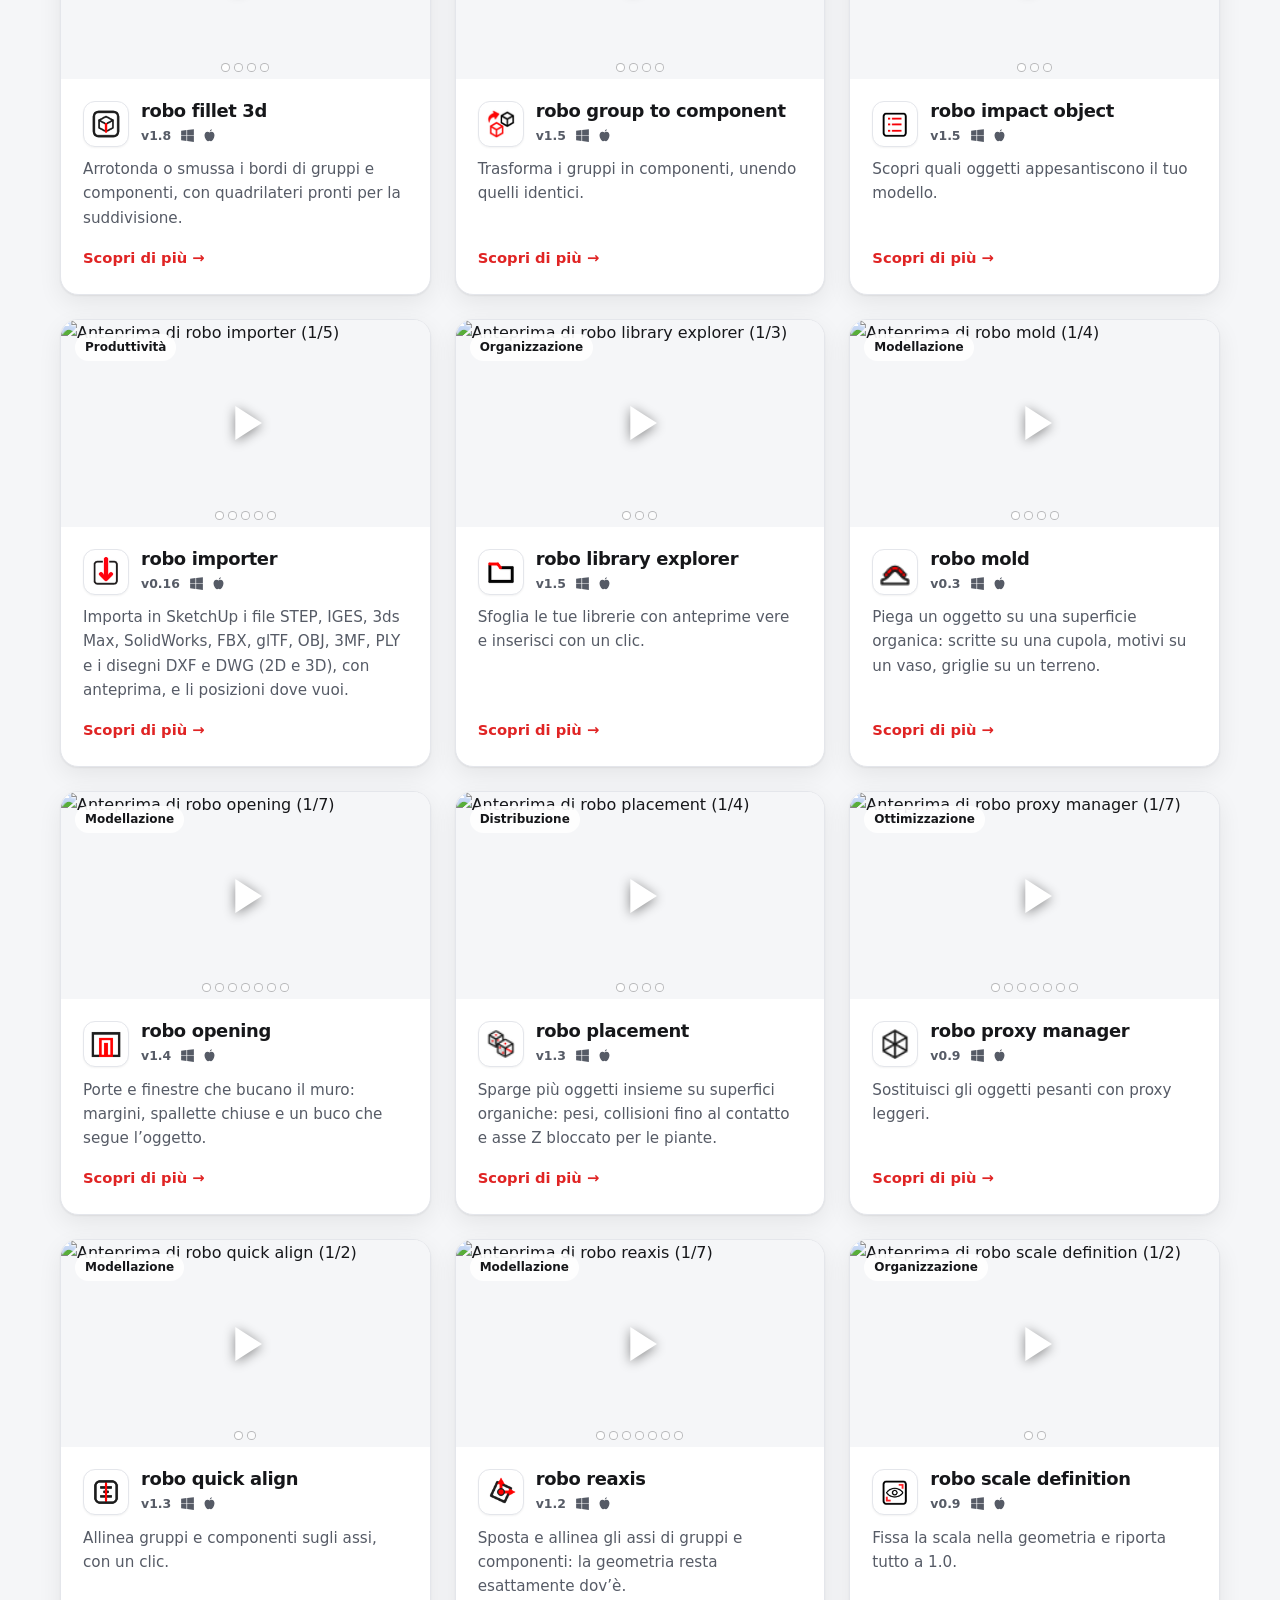
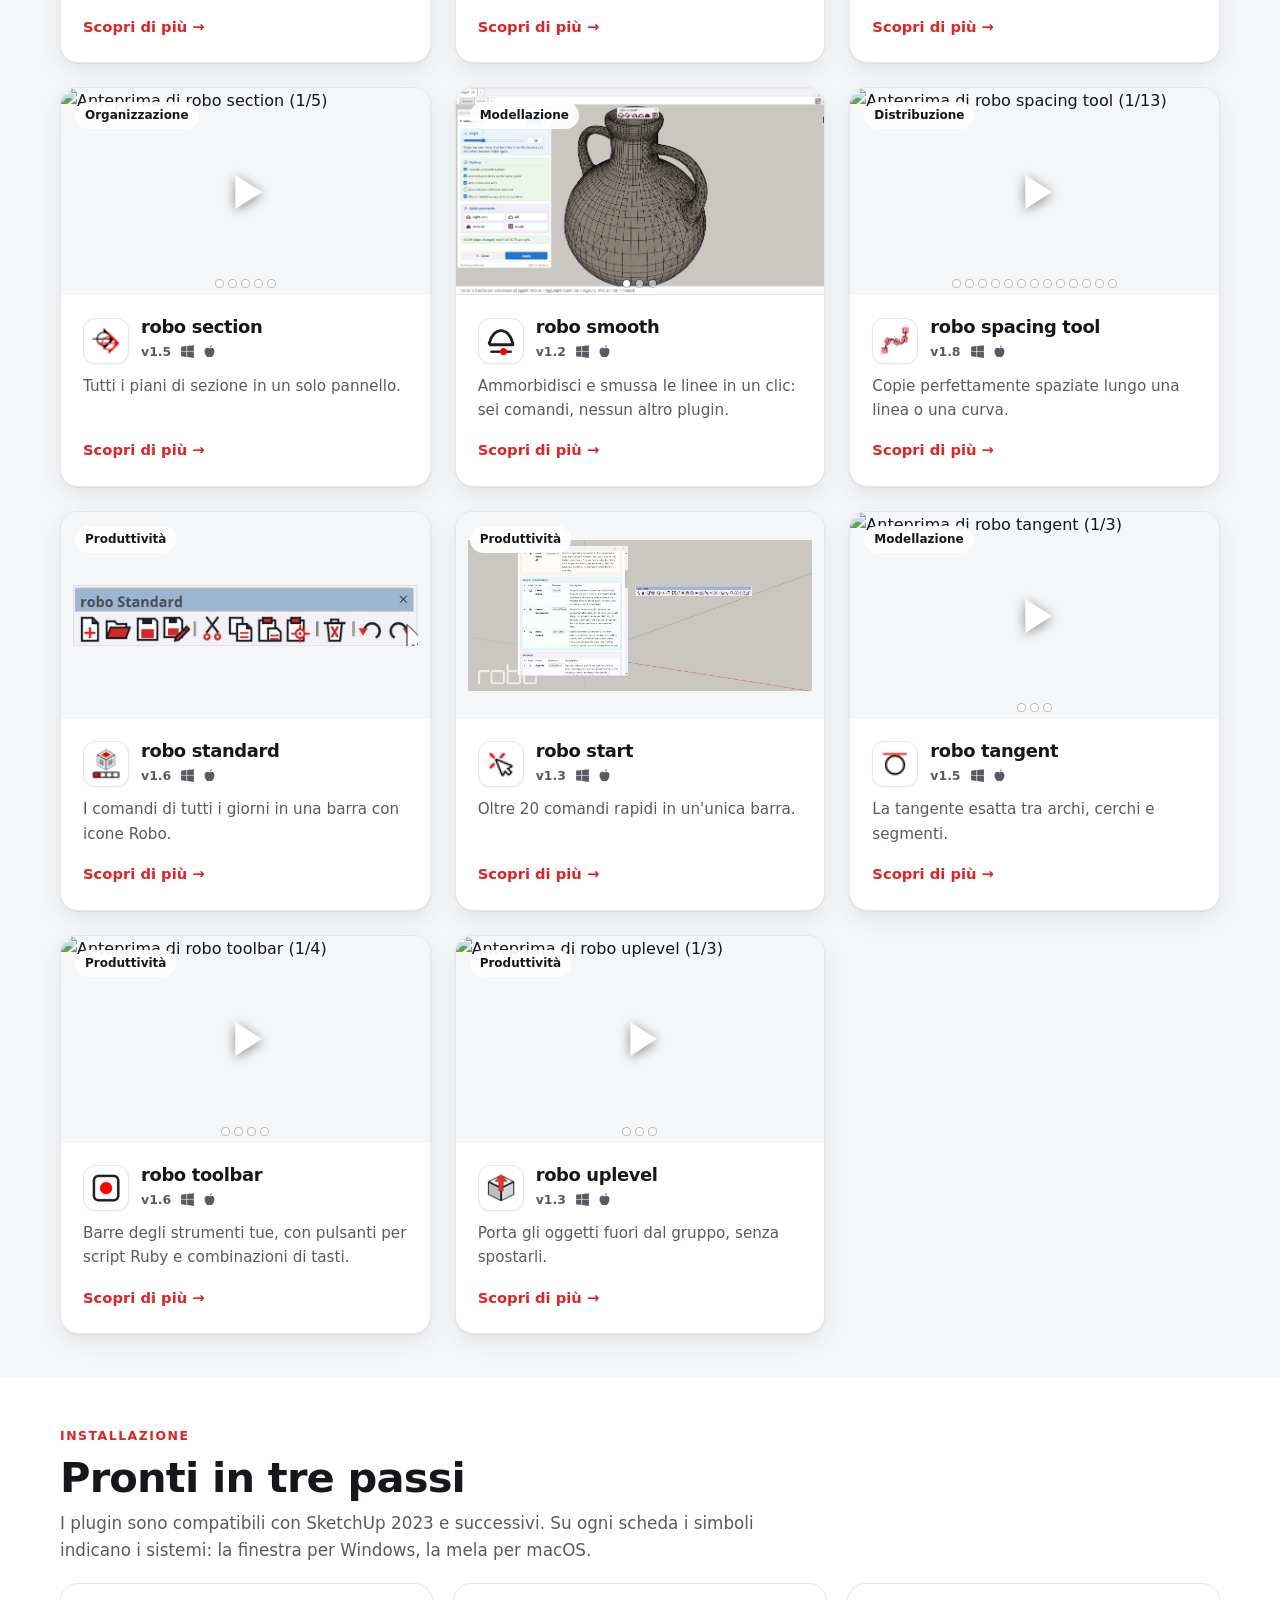
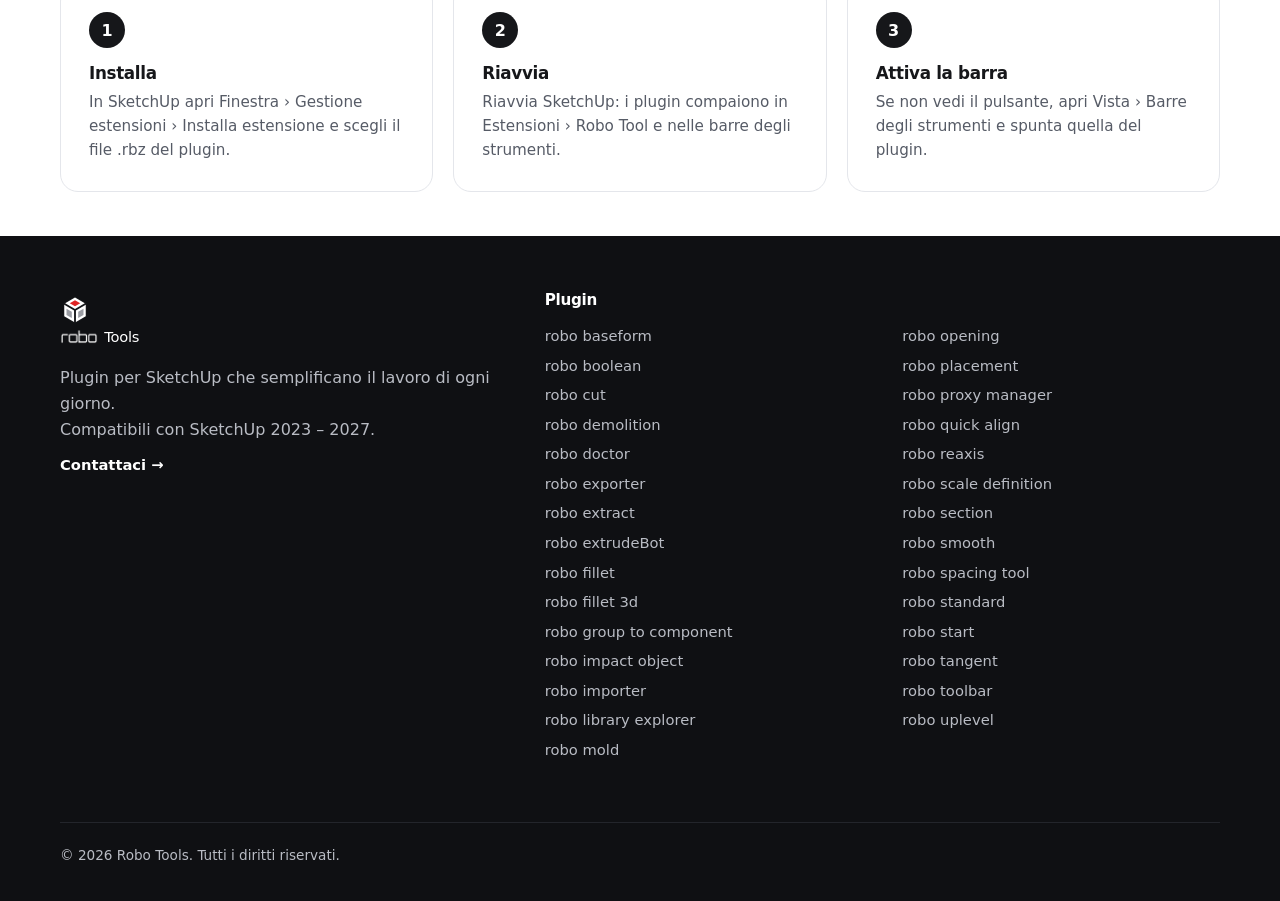
==== commit 18cf29e6: "robo fillet 3D 1.8: angoli a soli quadrilateri compatibili con SubD" ====
--- a/index.html
+++ b/index.html
@@ -6,7 +6,7 @@
   <title>Robo Tools — Plugin per SketchUp</title>
   <meta name="description" content="Robo Tools: diciassette plugin per SketchUp che semplificano modellazione, distribuzione di oggetti, ottimizzazione e produttività.">
   <link rel="icon" href="assets/img/favicon.svg" type="image/svg+xml">
-  <link rel="stylesheet" href="assets/css/style.css?v=20261121e">
+  <link rel="stylesheet" href="assets/css/style.css?v=20261121f">
 </head>
 <body>
   <header class="site-header" id="site-header"></header>
@@ -112,9 +112,9 @@
 
   <footer class="site-footer" id="site-footer"></footer>
 
-  <script src="assets/js/data.js?v=20261121e"></script>
-  <script src="assets/js/i18n.js?v=20261121e"></script>
-  <script src="assets/js/i18n-plugins.js?v=20261121e"></script>
-  <script src="assets/js/app.js?v=20261121e"></script>
+  <script src="assets/js/data.js?v=20261121f"></script>
+  <script src="assets/js/i18n.js?v=20261121f"></script>
+  <script src="assets/js/i18n-plugins.js?v=20261121f"></script>
+  <script src="assets/js/app.js?v=20261121f"></script>
 </body>
 </html>
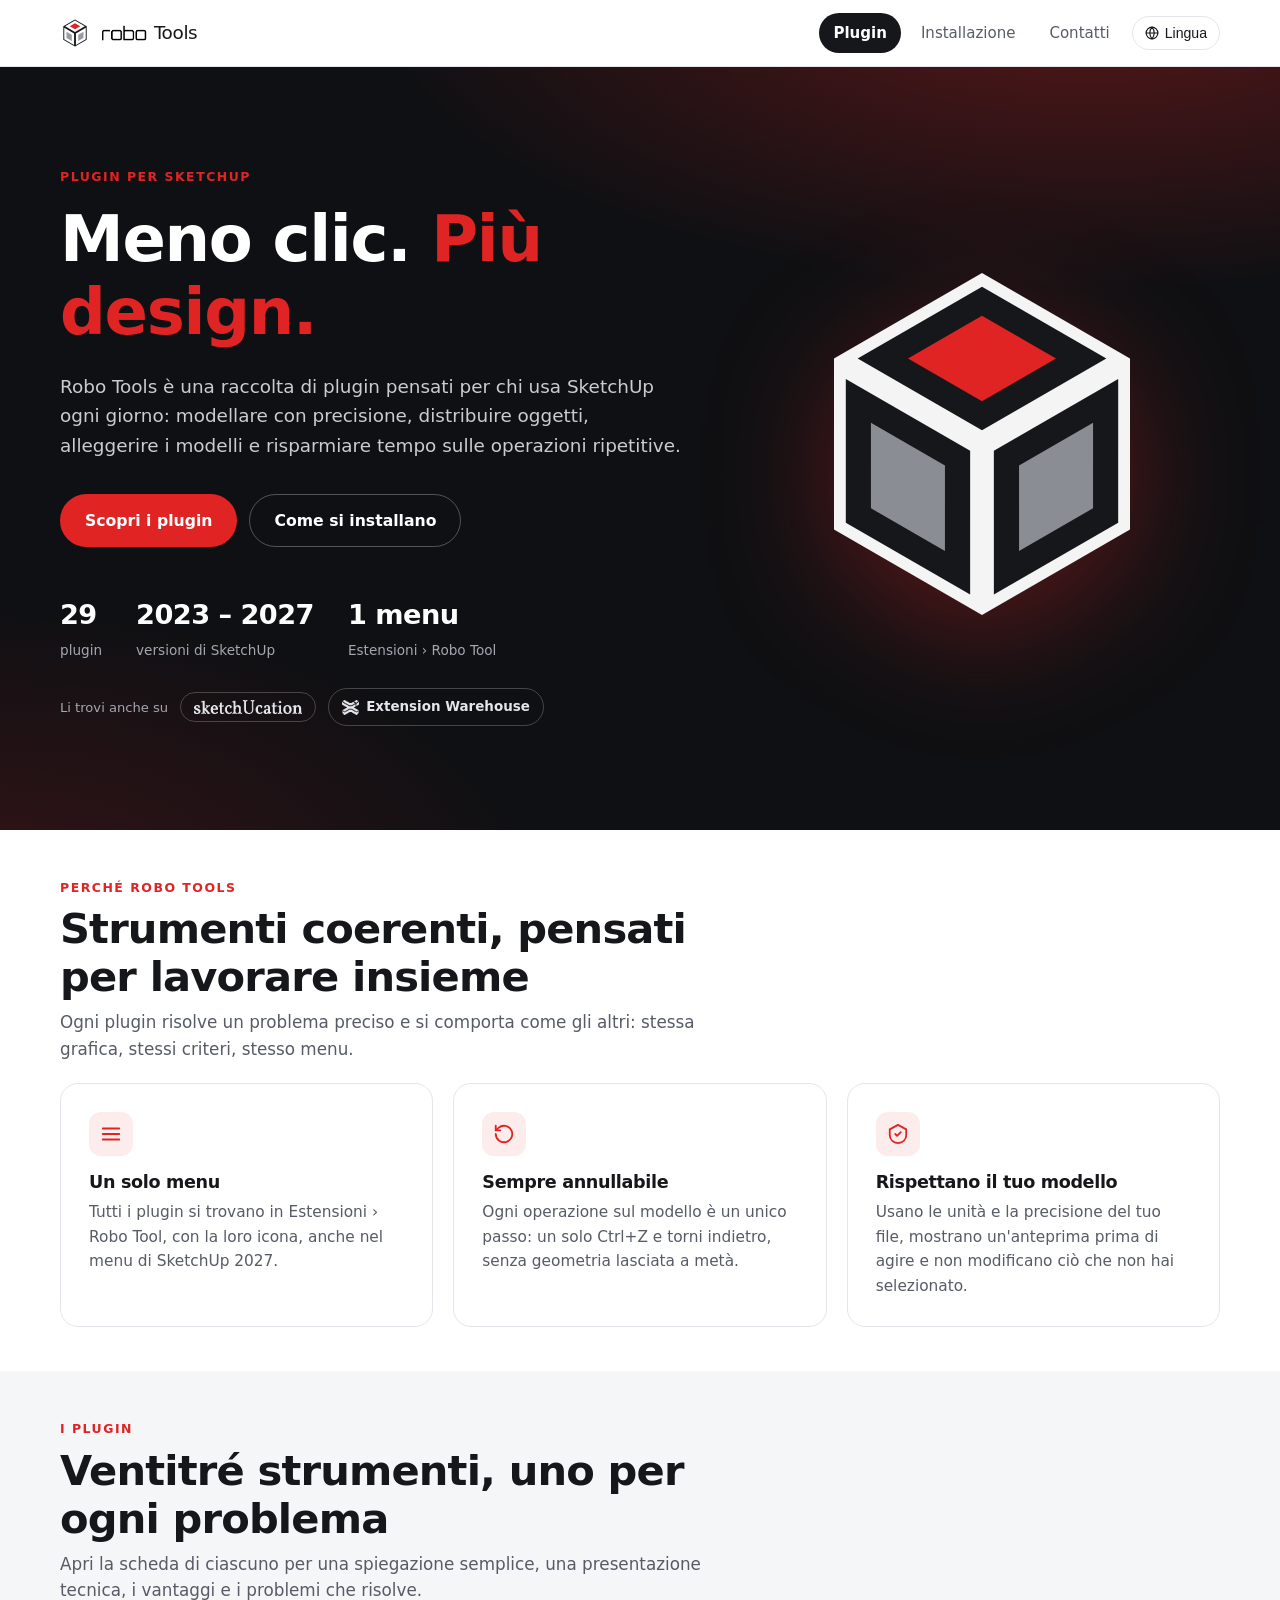
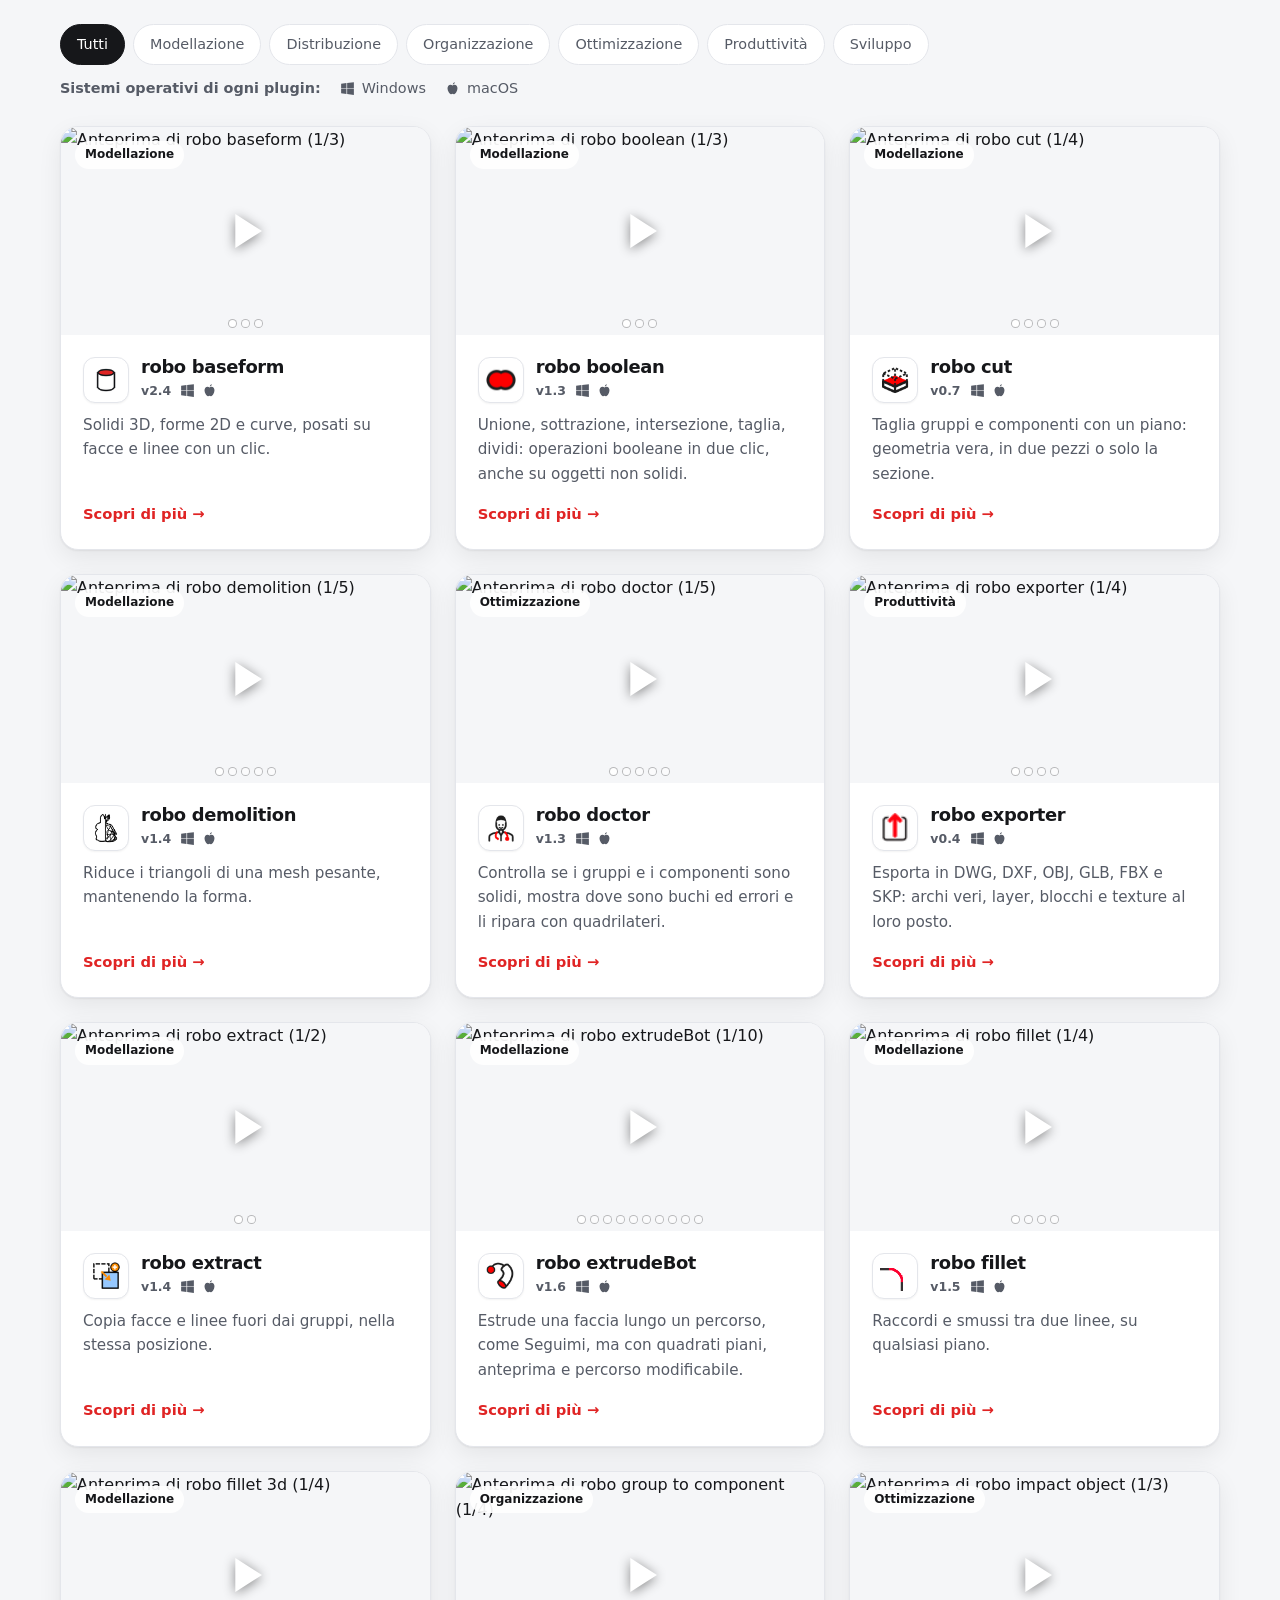
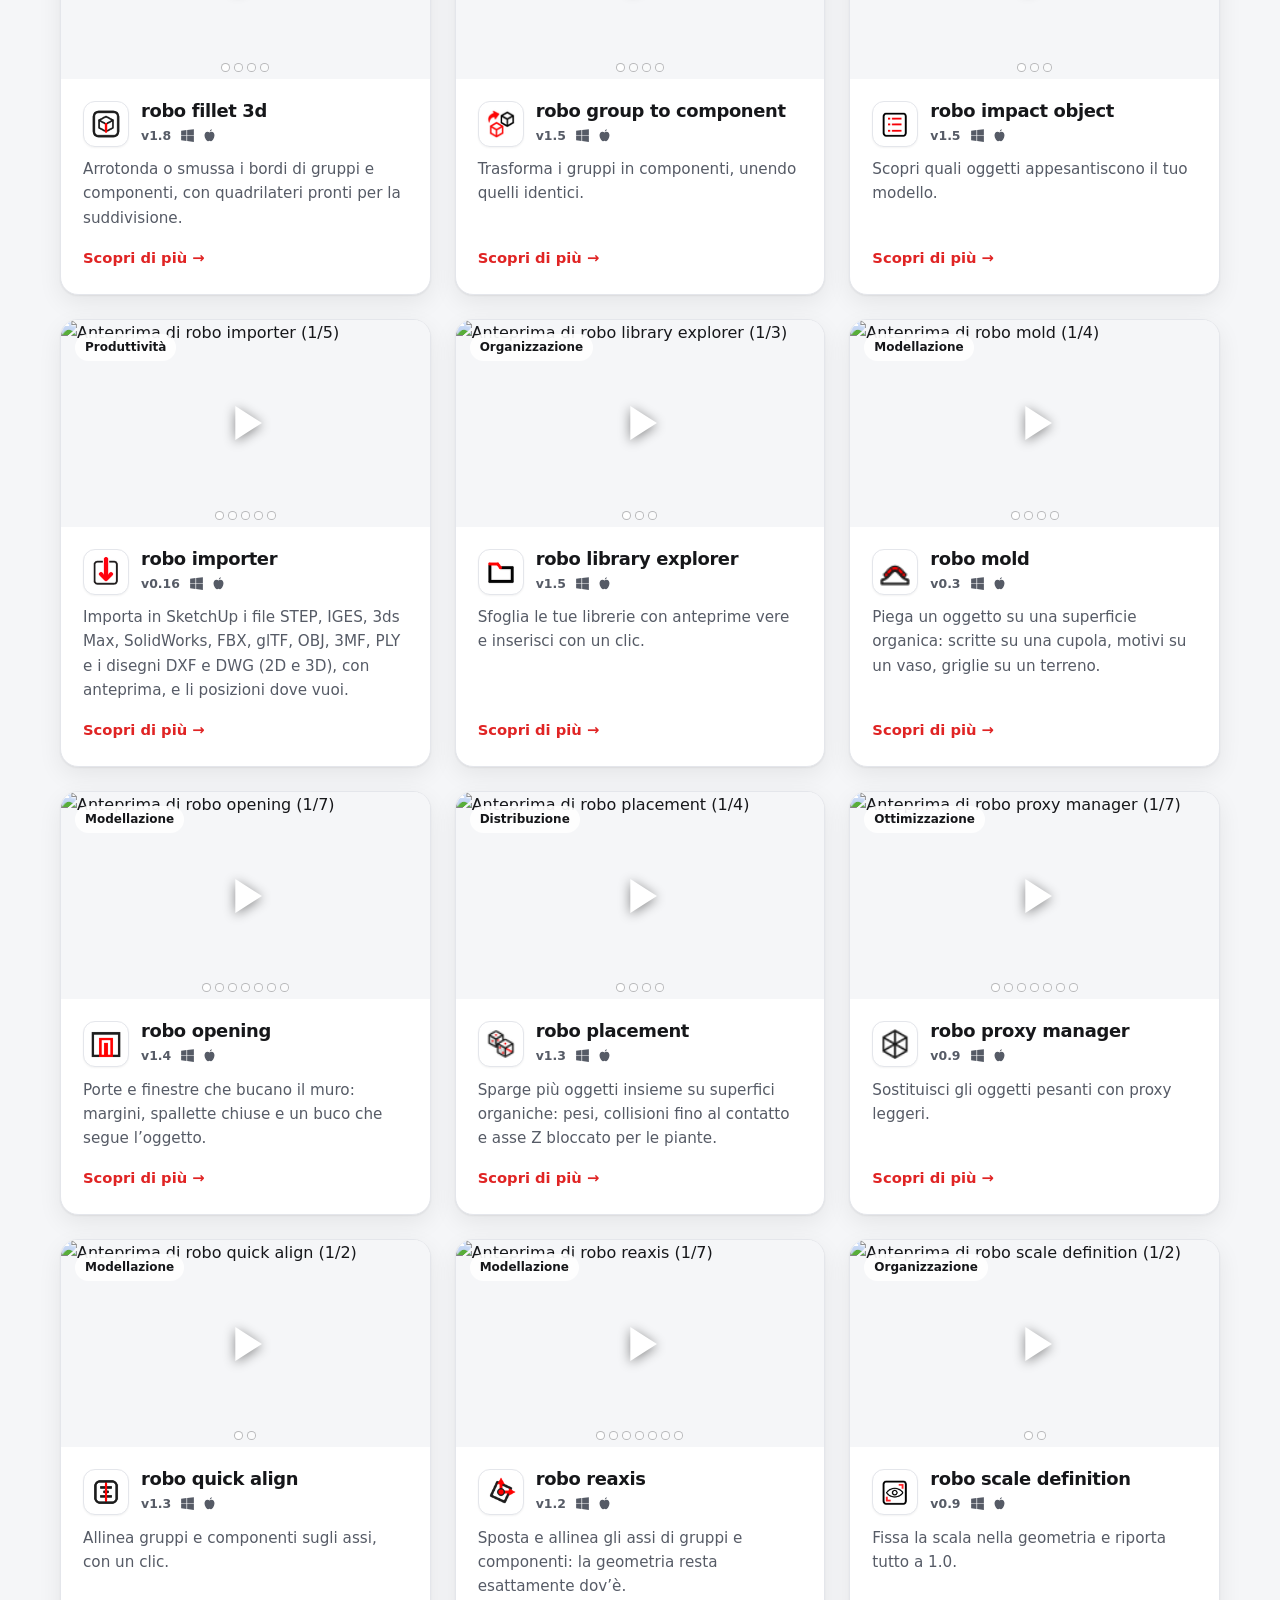
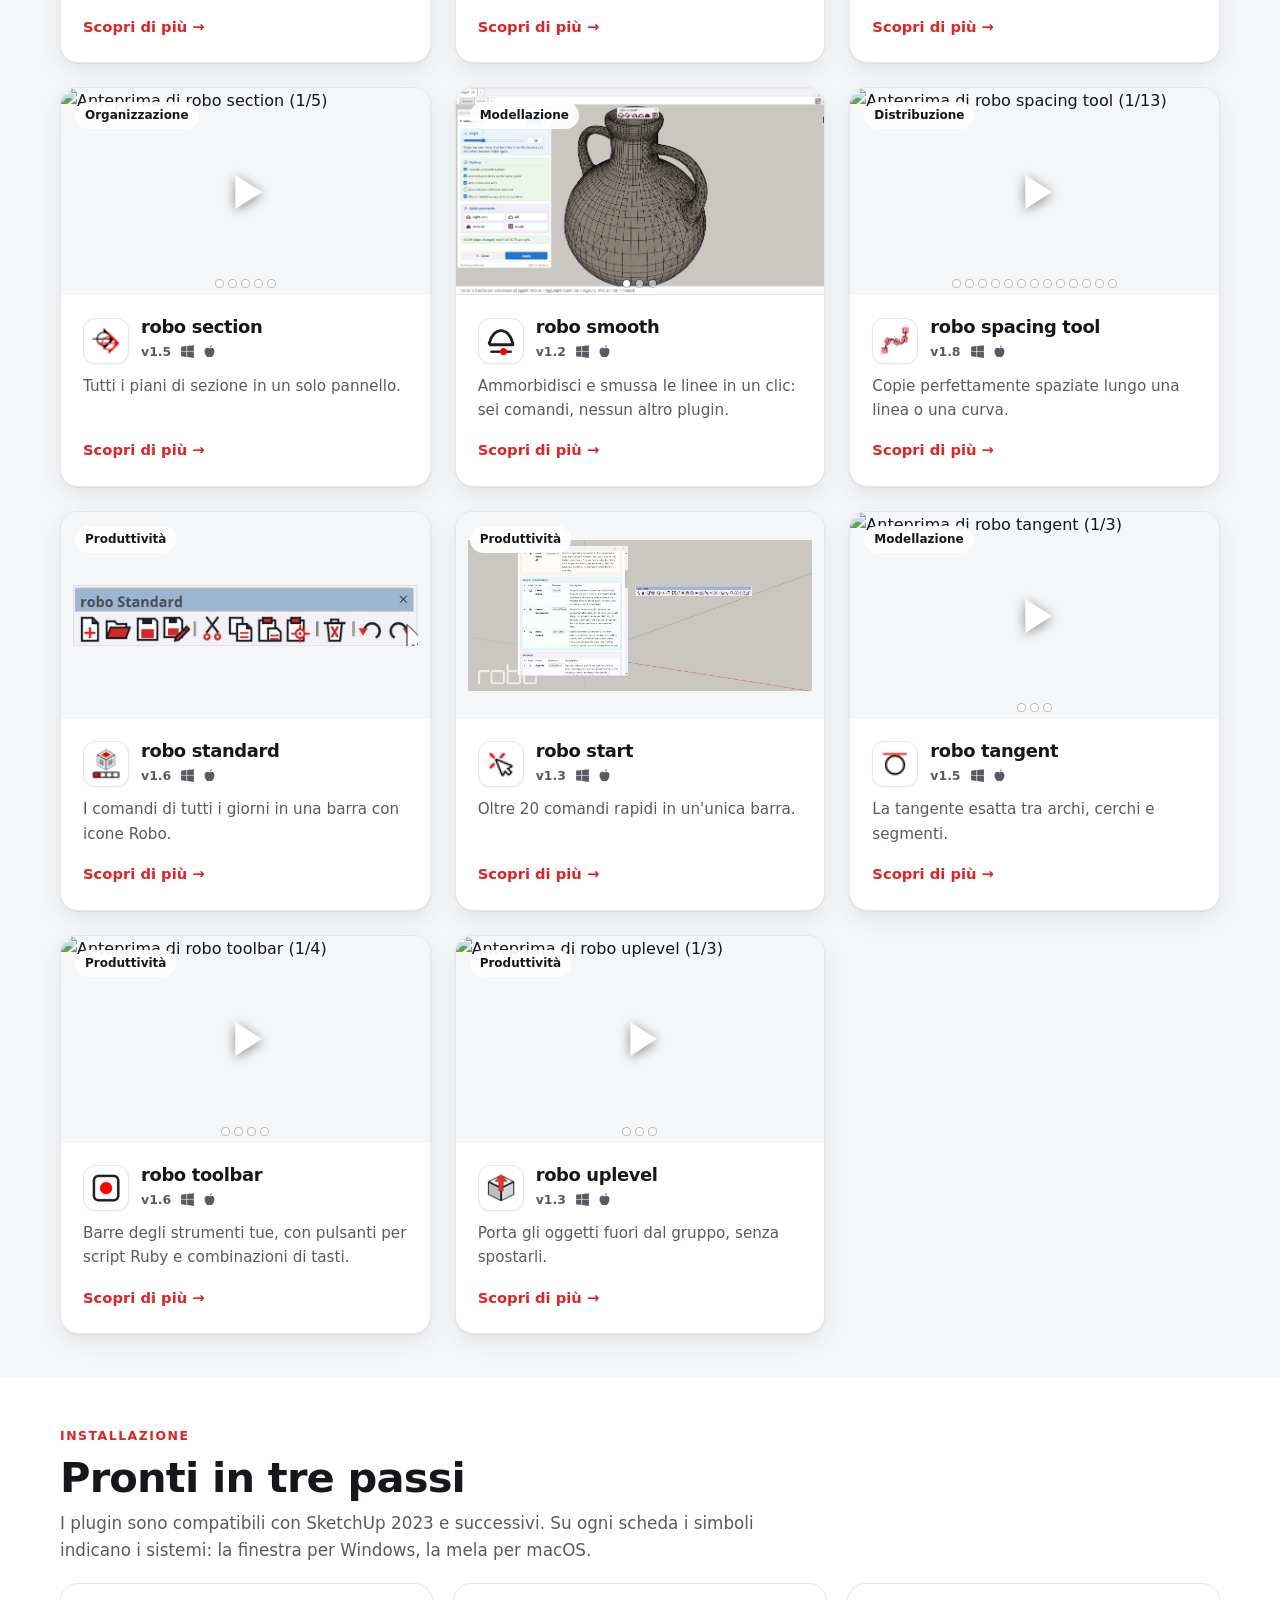
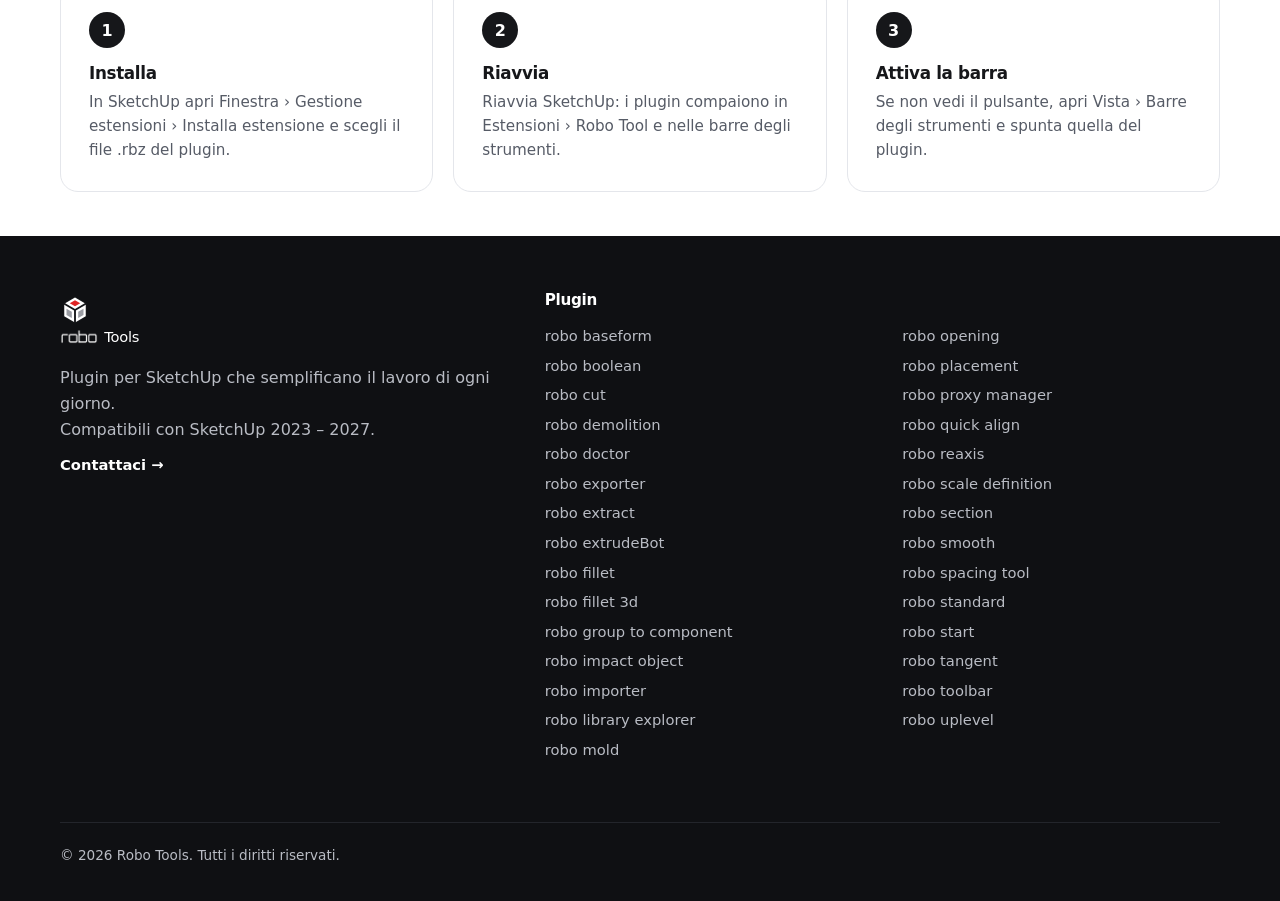
==== commit 37fa4f0c: "robo baseform 2.4: segmenti per spira in Helix e Spirale" ====
--- a/index.html
+++ b/index.html
@@ -6,7 +6,7 @@
   <title>Robo Tools — Plugin per SketchUp</title>
   <meta name="description" content="Robo Tools: diciassette plugin per SketchUp che semplificano modellazione, distribuzione di oggetti, ottimizzazione e produttività.">
   <link rel="icon" href="assets/img/favicon.svg" type="image/svg+xml">
-  <link rel="stylesheet" href="assets/css/style.css?v=20261121f">
+  <link rel="stylesheet" href="assets/css/style.css?v=20261121g">
 </head>
 <body>
   <header class="site-header" id="site-header"></header>
@@ -112,9 +112,9 @@
 
   <footer class="site-footer" id="site-footer"></footer>
 
-  <script src="assets/js/data.js?v=20261121f"></script>
-  <script src="assets/js/i18n.js?v=20261121f"></script>
-  <script src="assets/js/i18n-plugins.js?v=20261121f"></script>
-  <script src="assets/js/app.js?v=20261121f"></script>
+  <script src="assets/js/data.js?v=20261121g"></script>
+  <script src="assets/js/i18n.js?v=20261121g"></script>
+  <script src="assets/js/i18n-plugins.js?v=20261121g"></script>
+  <script src="assets/js/app.js?v=20261121g"></script>
 </body>
 </html>
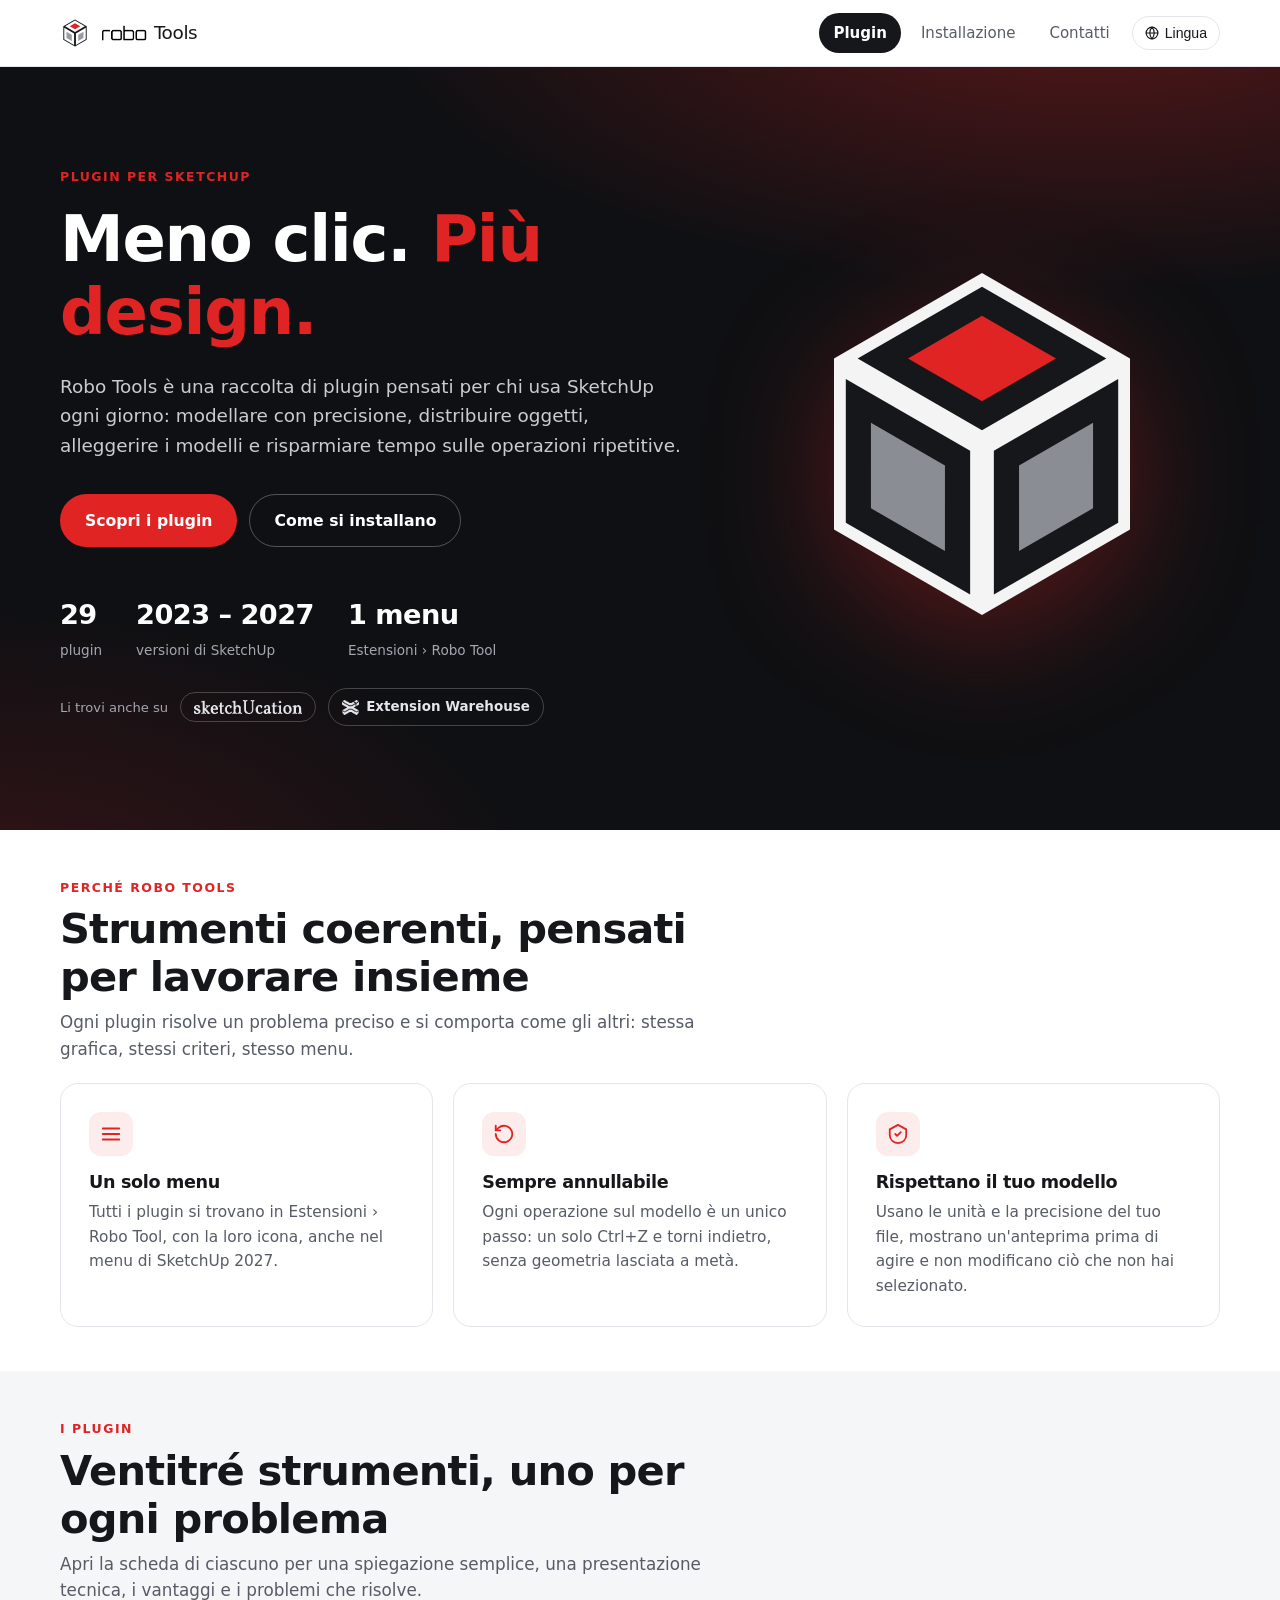
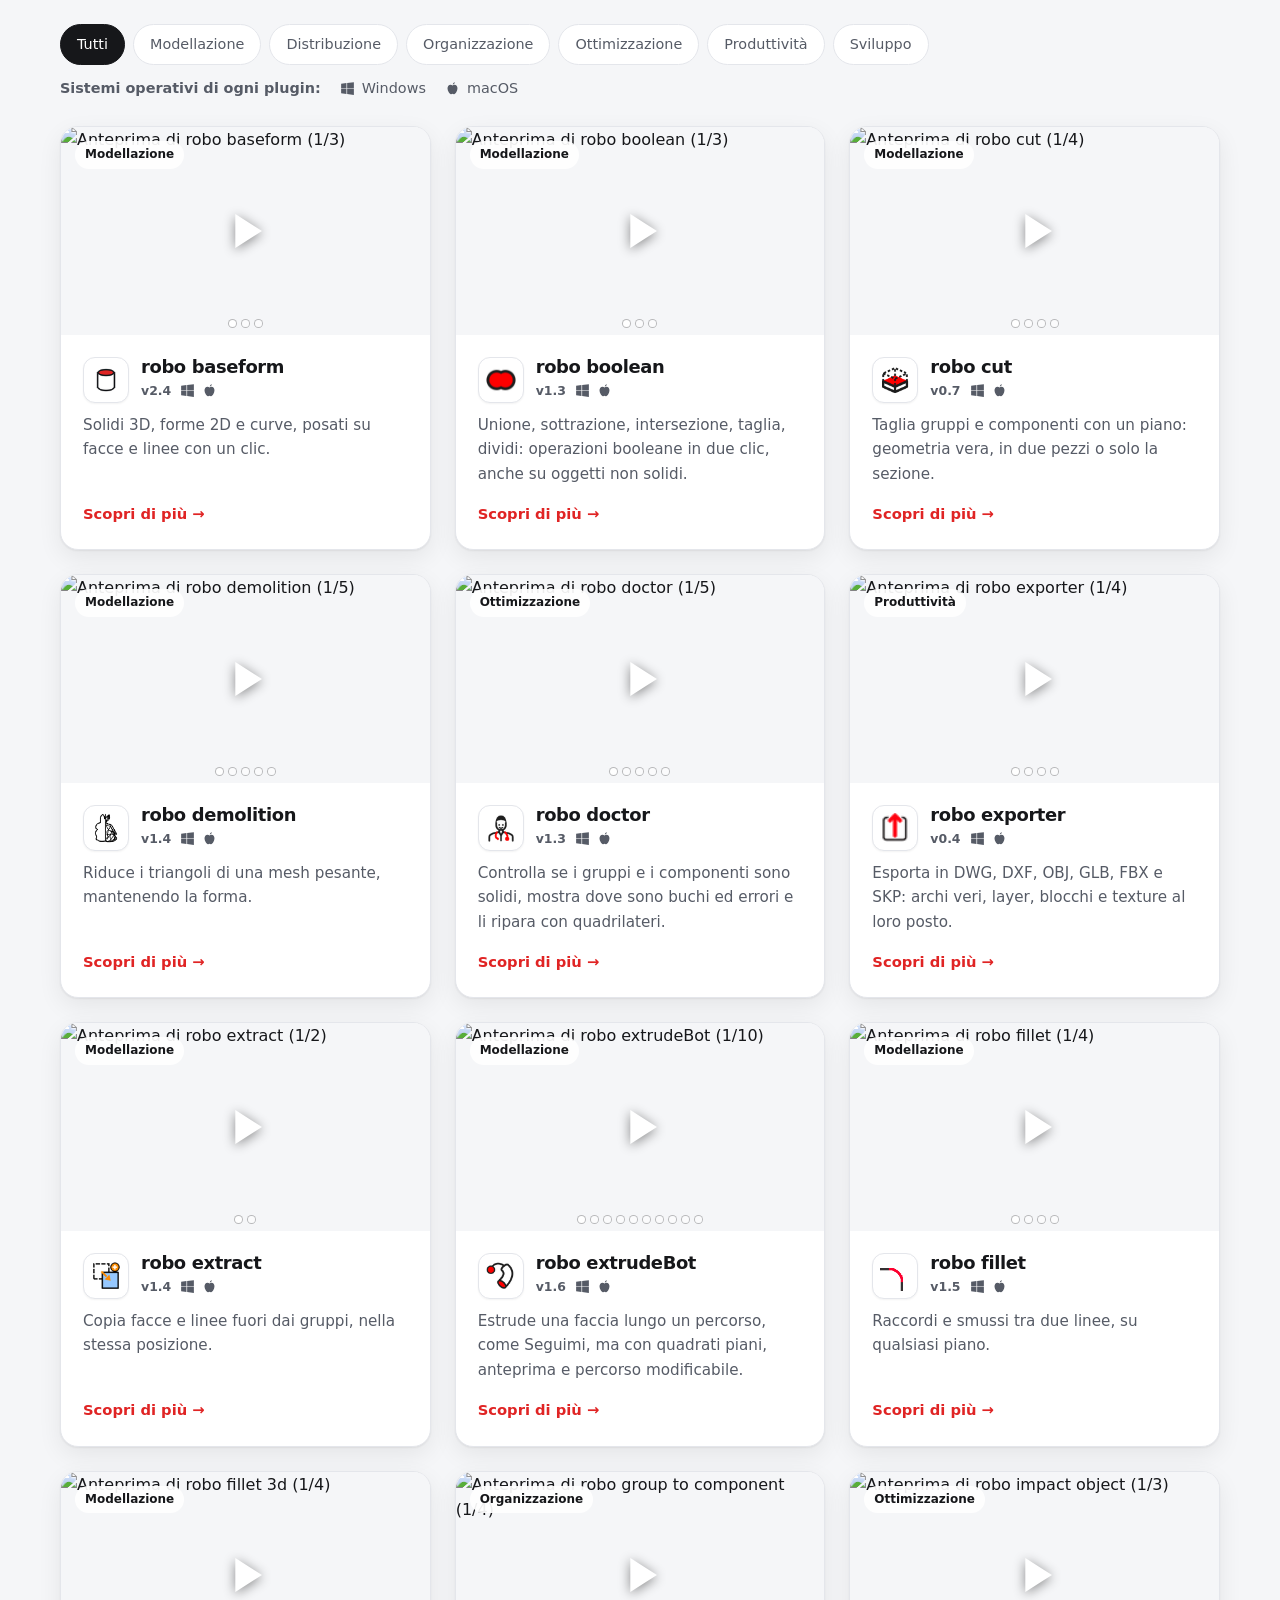
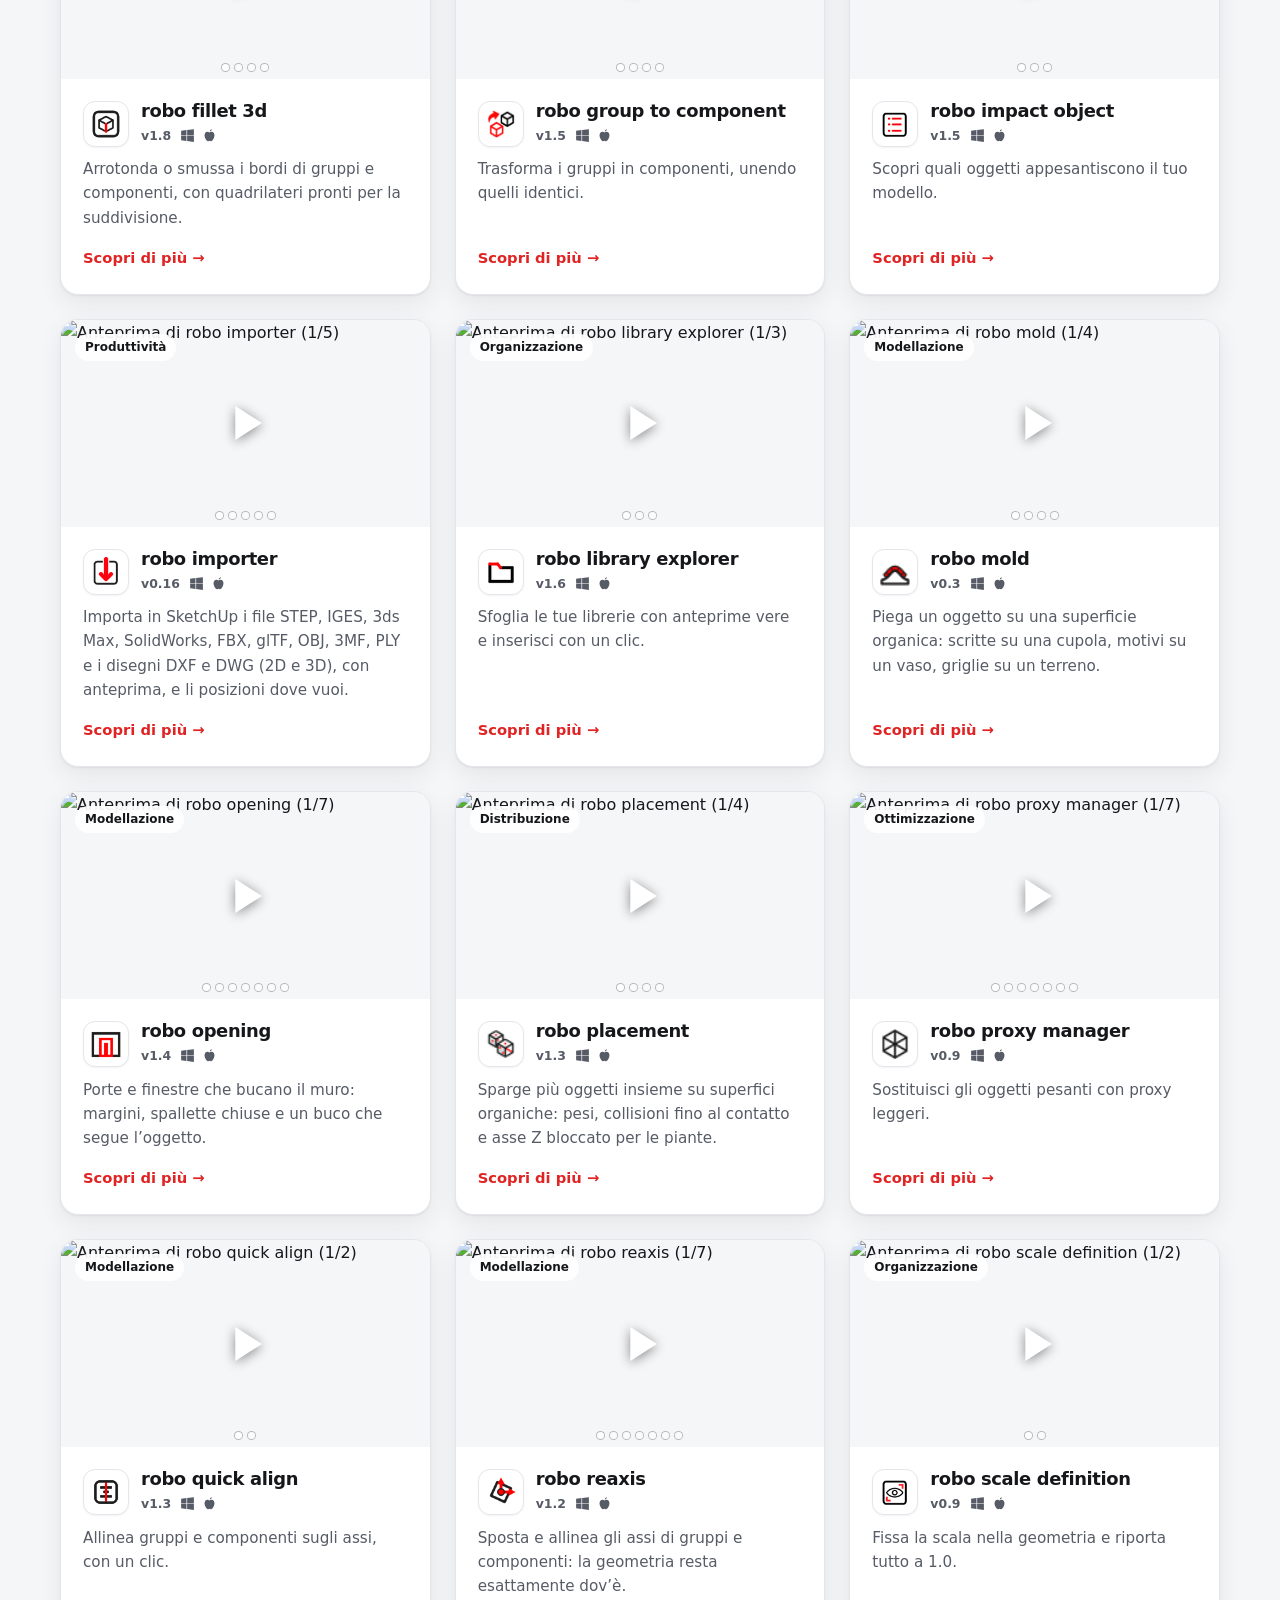
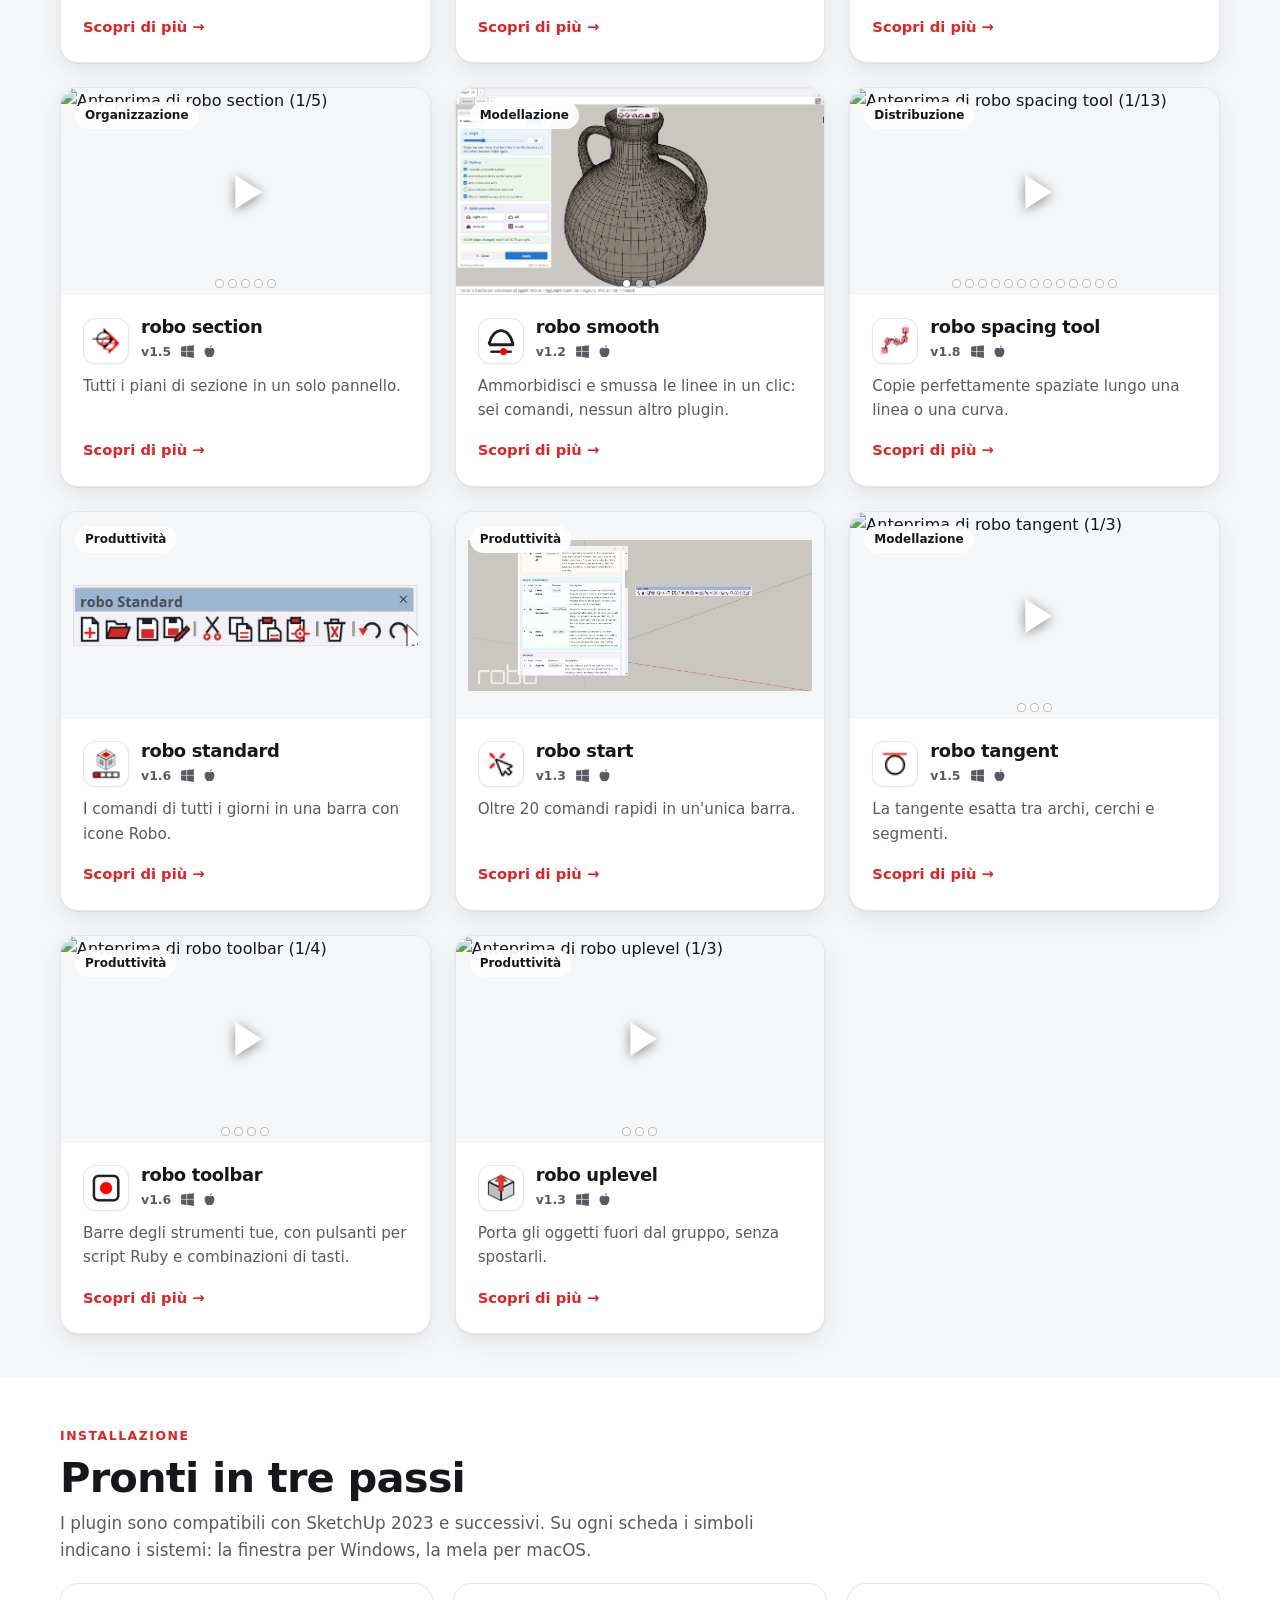
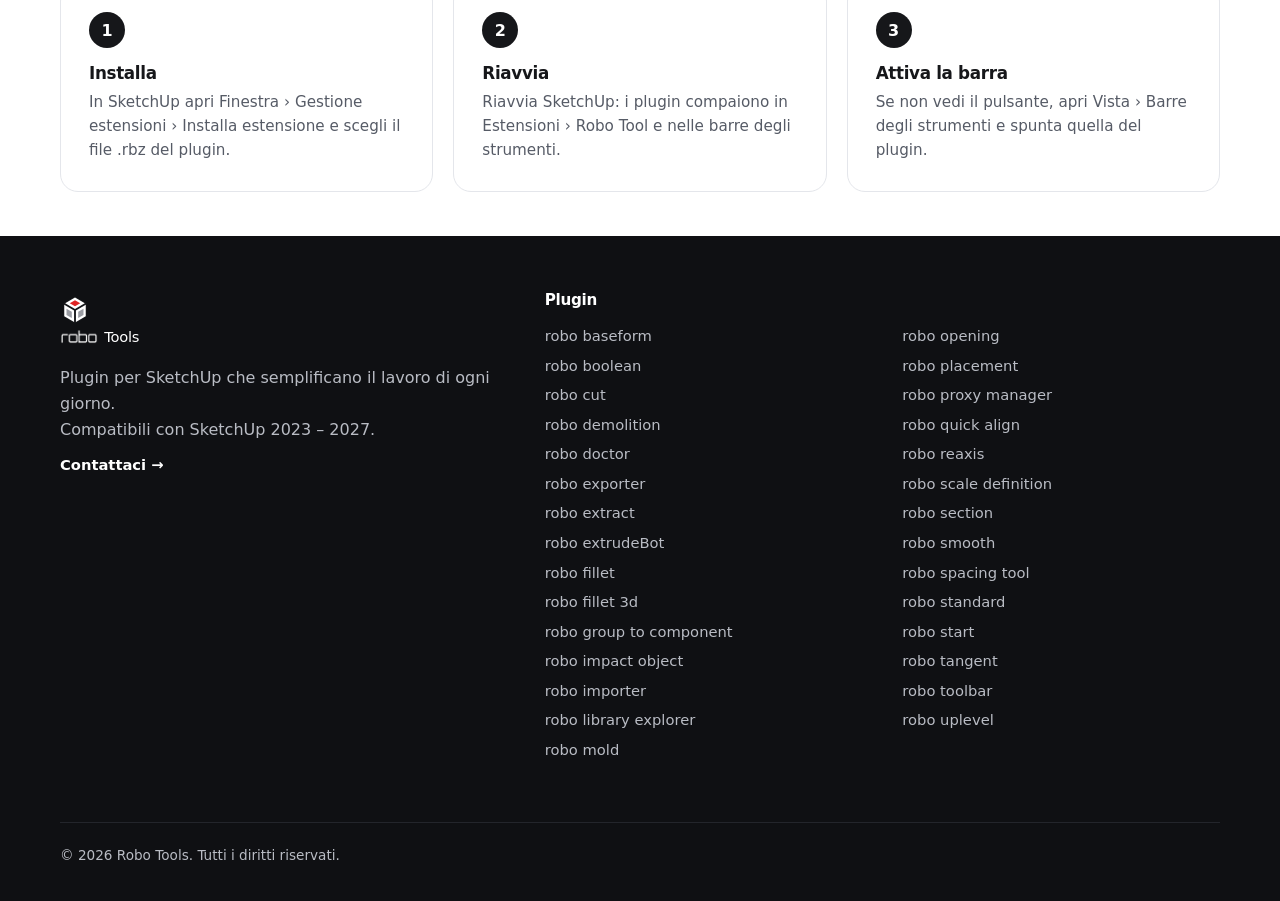
==== commit 4afabafe: "robo library explorer 1.6: liste TAG e PREFERITI a 10 righe con scorrimento, casella dei tag ridimen" ====
--- a/index.html
+++ b/index.html
@@ -6,7 +6,7 @@
   <title>Robo Tools — Plugin per SketchUp</title>
   <meta name="description" content="Robo Tools: diciassette plugin per SketchUp che semplificano modellazione, distribuzione di oggetti, ottimizzazione e produttività.">
   <link rel="icon" href="assets/img/favicon.svg" type="image/svg+xml">
-  <link rel="stylesheet" href="assets/css/style.css?v=20261121g">
+  <link rel="stylesheet" href="assets/css/style.css?v=20261122a">
 </head>
 <body>
   <header class="site-header" id="site-header"></header>
@@ -112,9 +112,9 @@
 
   <footer class="site-footer" id="site-footer"></footer>
 
-  <script src="assets/js/data.js?v=20261121g"></script>
-  <script src="assets/js/i18n.js?v=20261121g"></script>
-  <script src="assets/js/i18n-plugins.js?v=20261121g"></script>
-  <script src="assets/js/app.js?v=20261121g"></script>
+  <script src="assets/js/data.js?v=20261122a"></script>
+  <script src="assets/js/i18n.js?v=20261122a"></script>
+  <script src="assets/js/i18n-plugins.js?v=20261122a"></script>
+  <script src="assets/js/app.js?v=20261122a"></script>
 </body>
 </html>
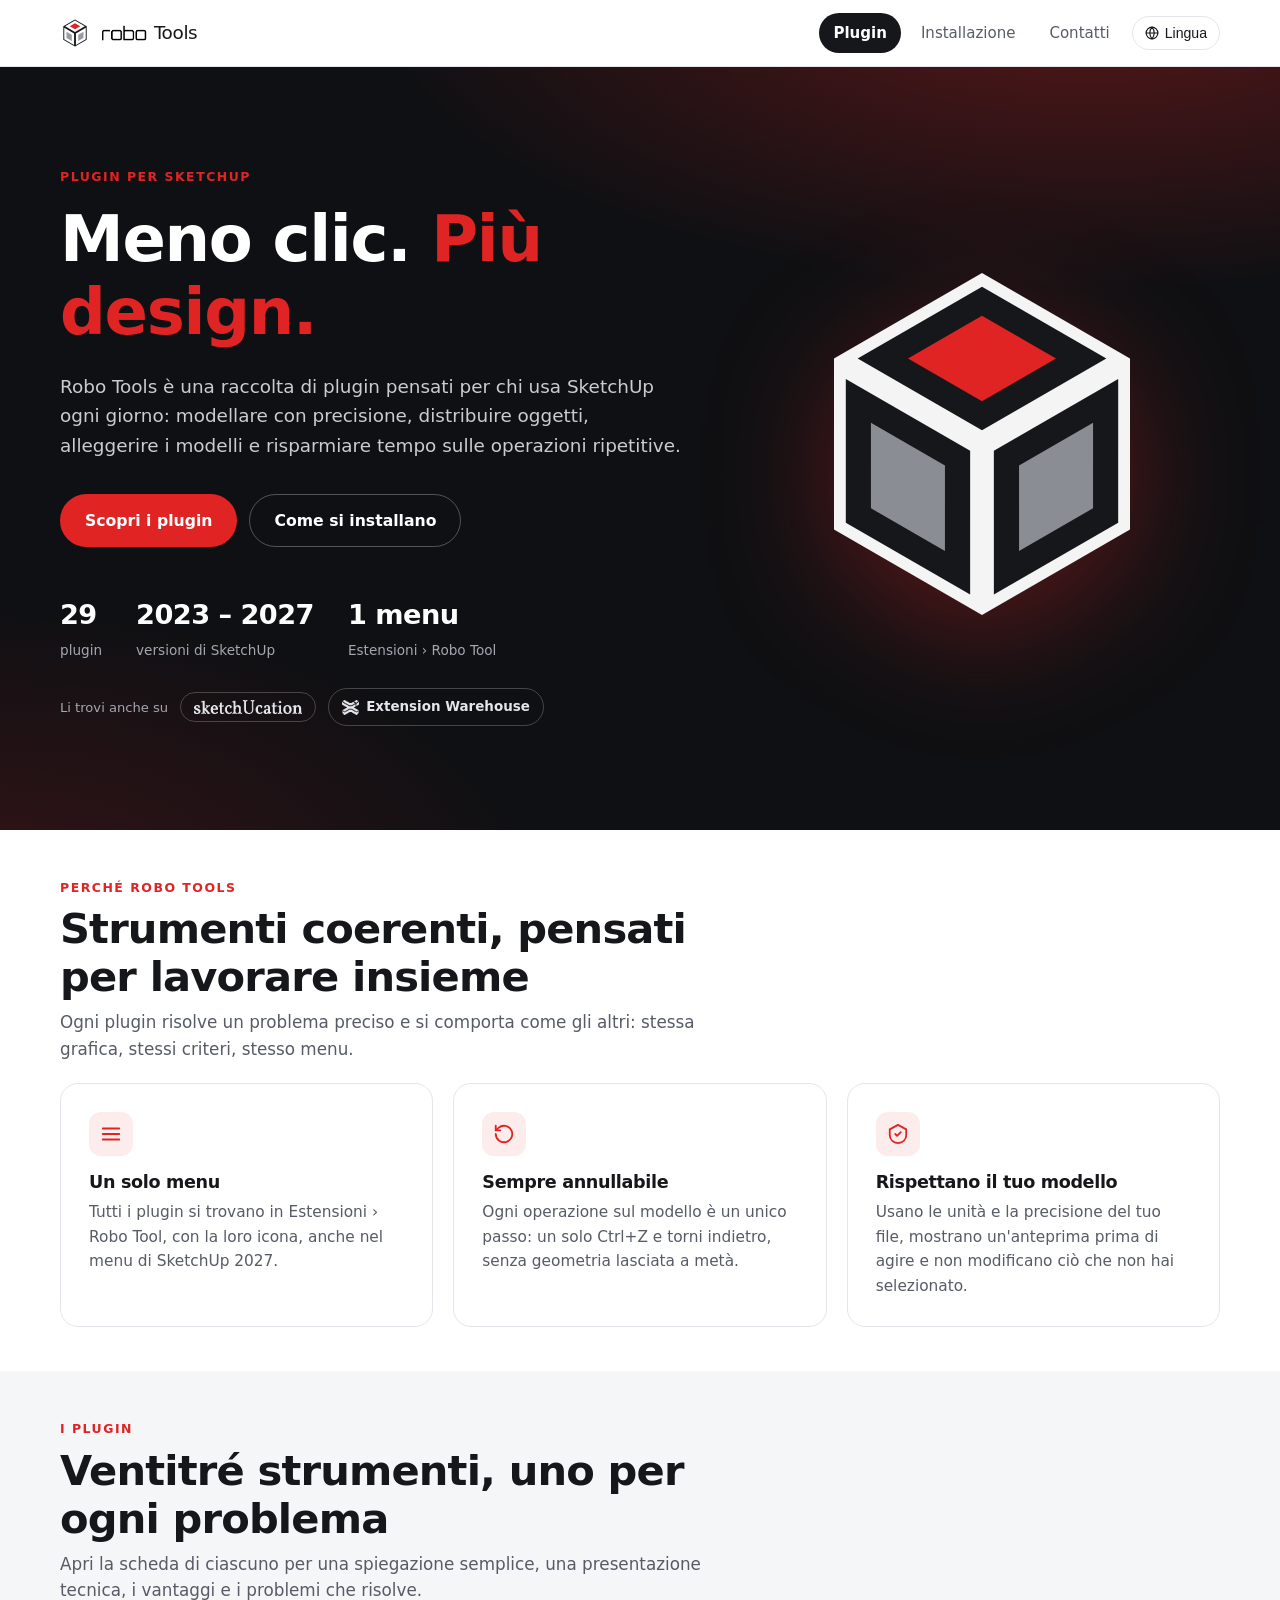
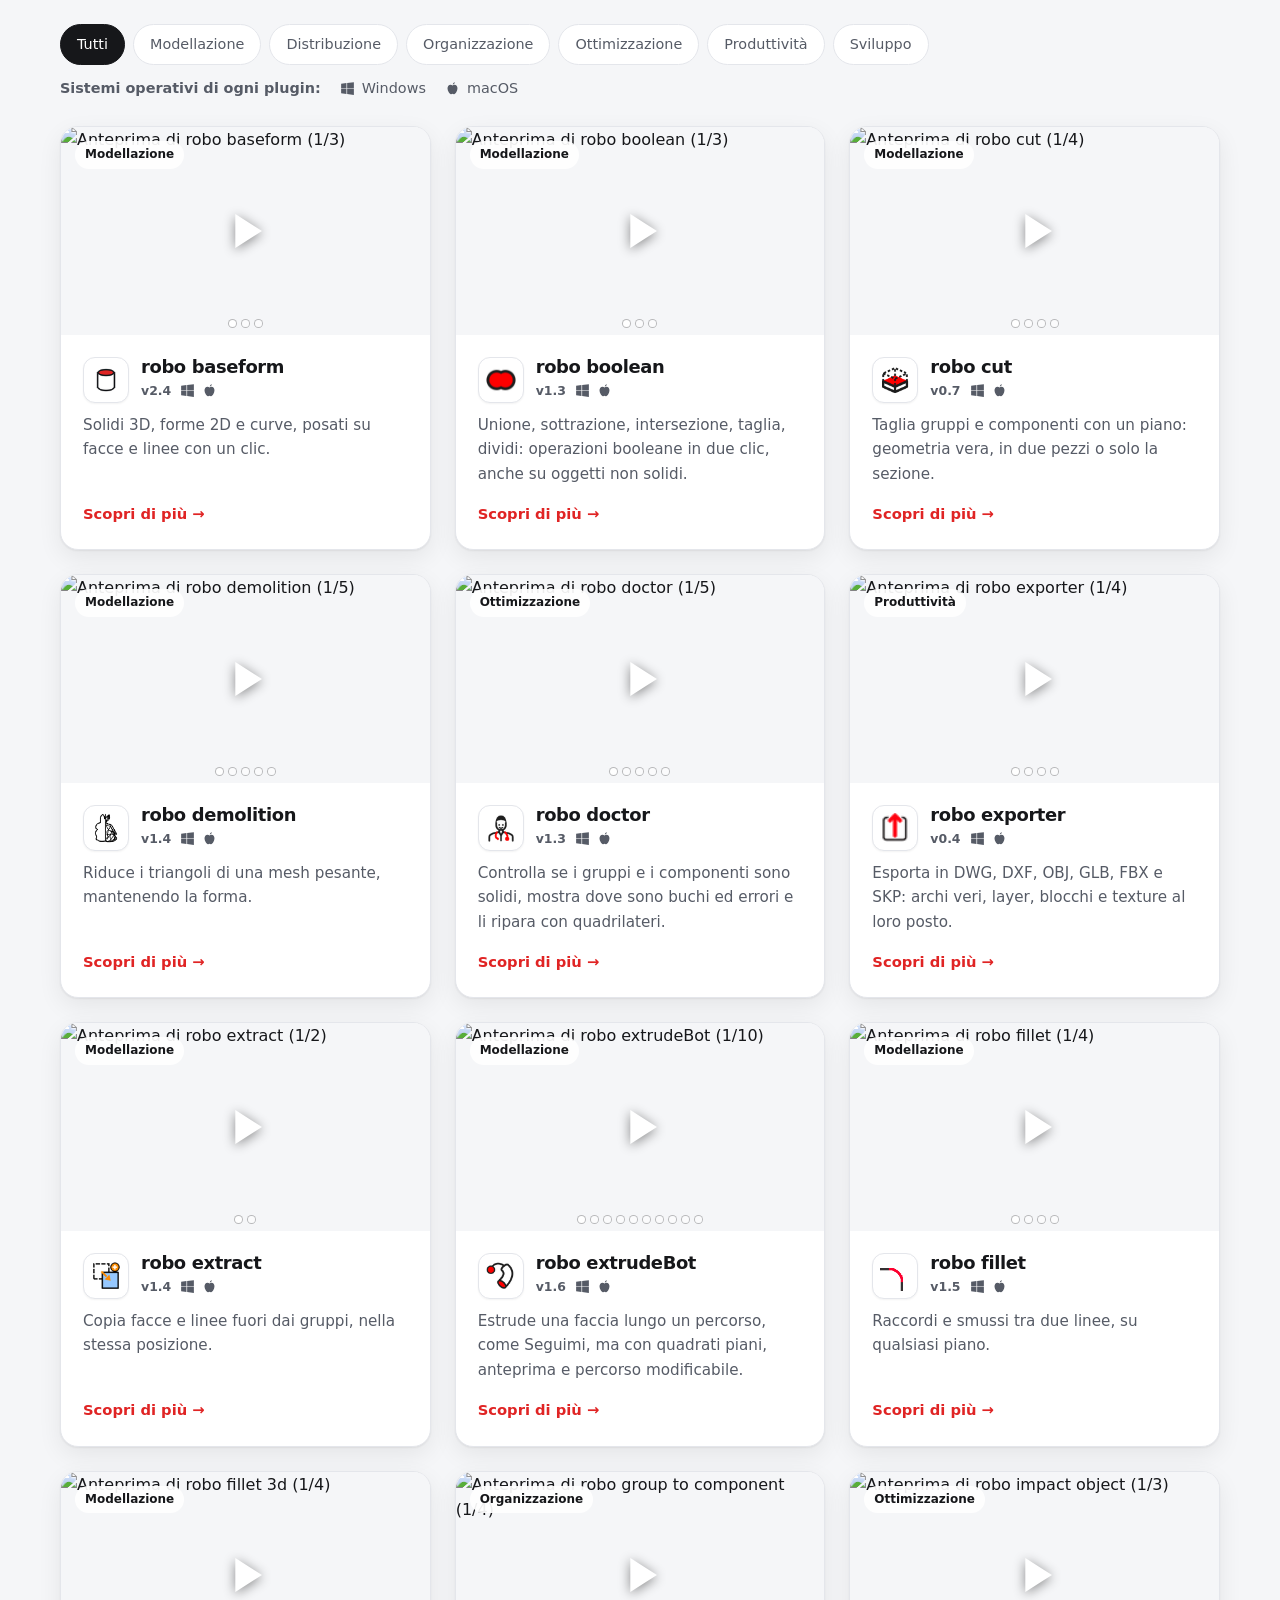
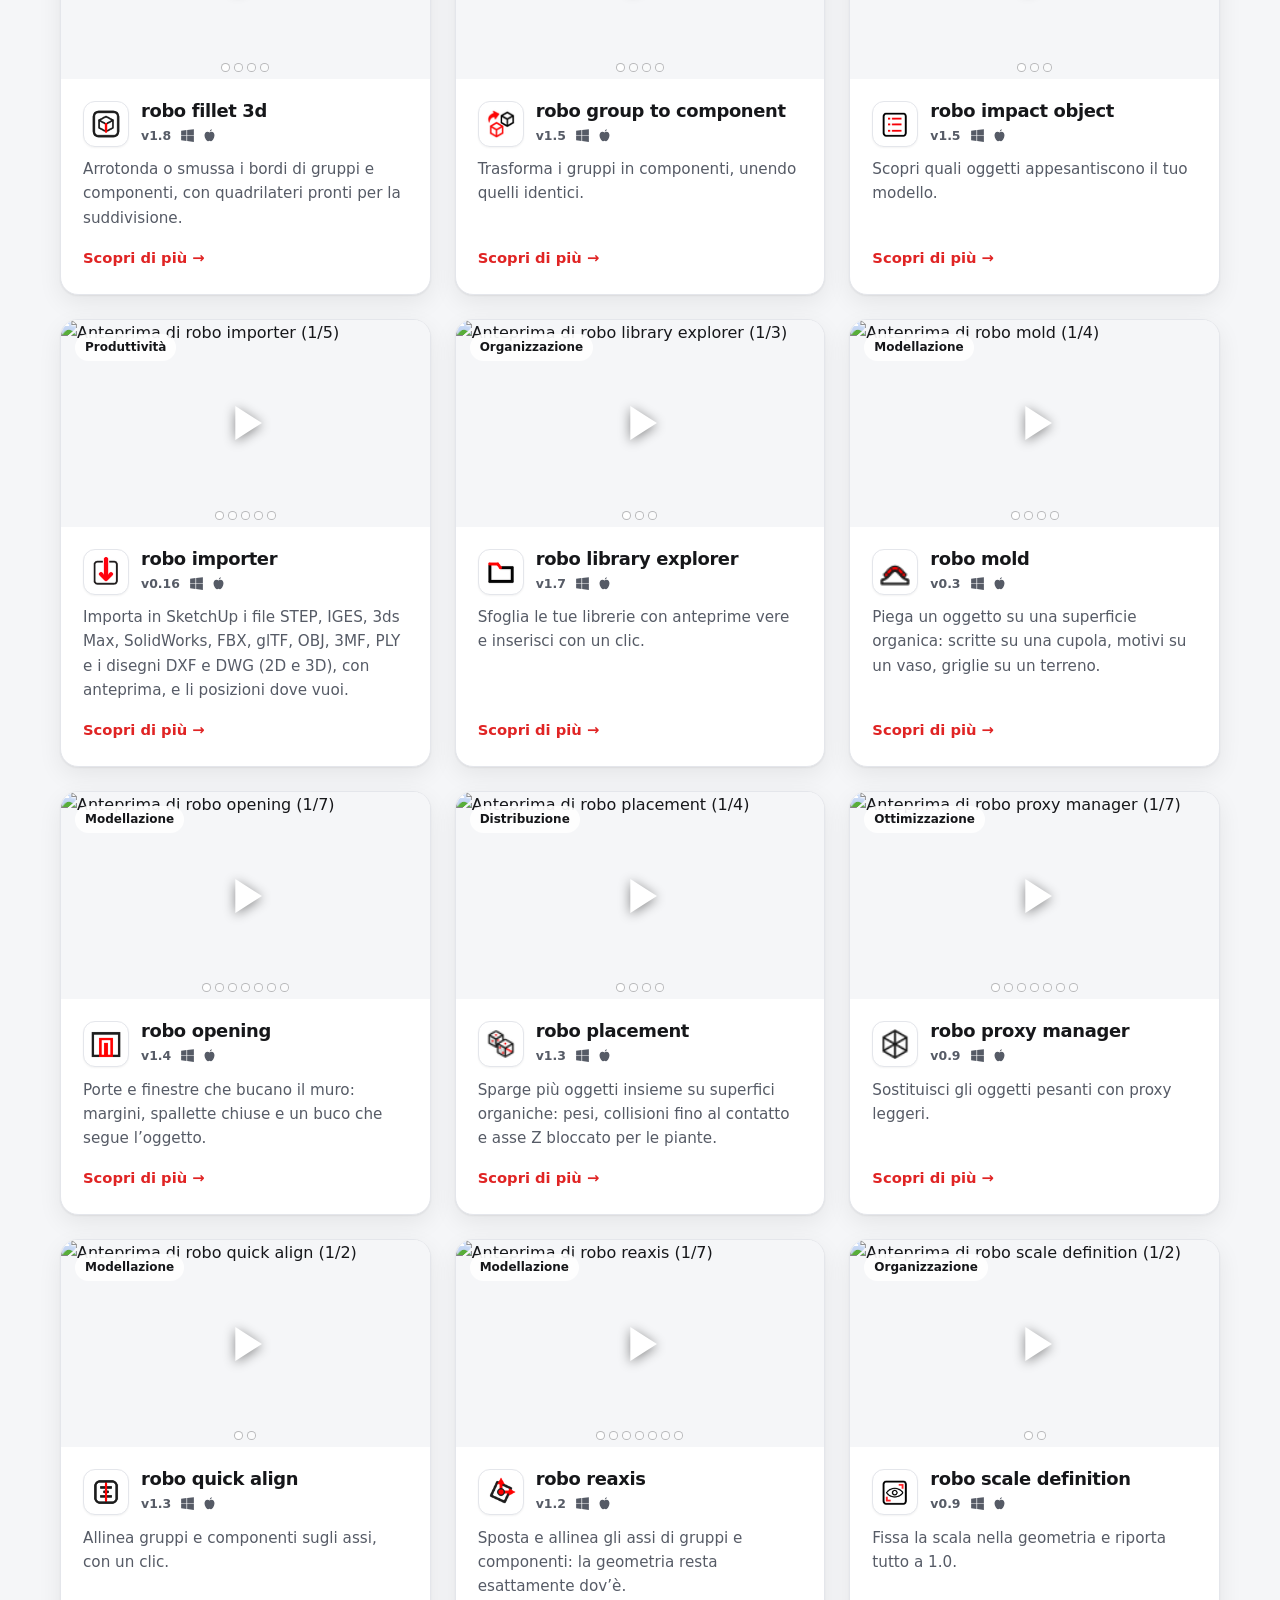
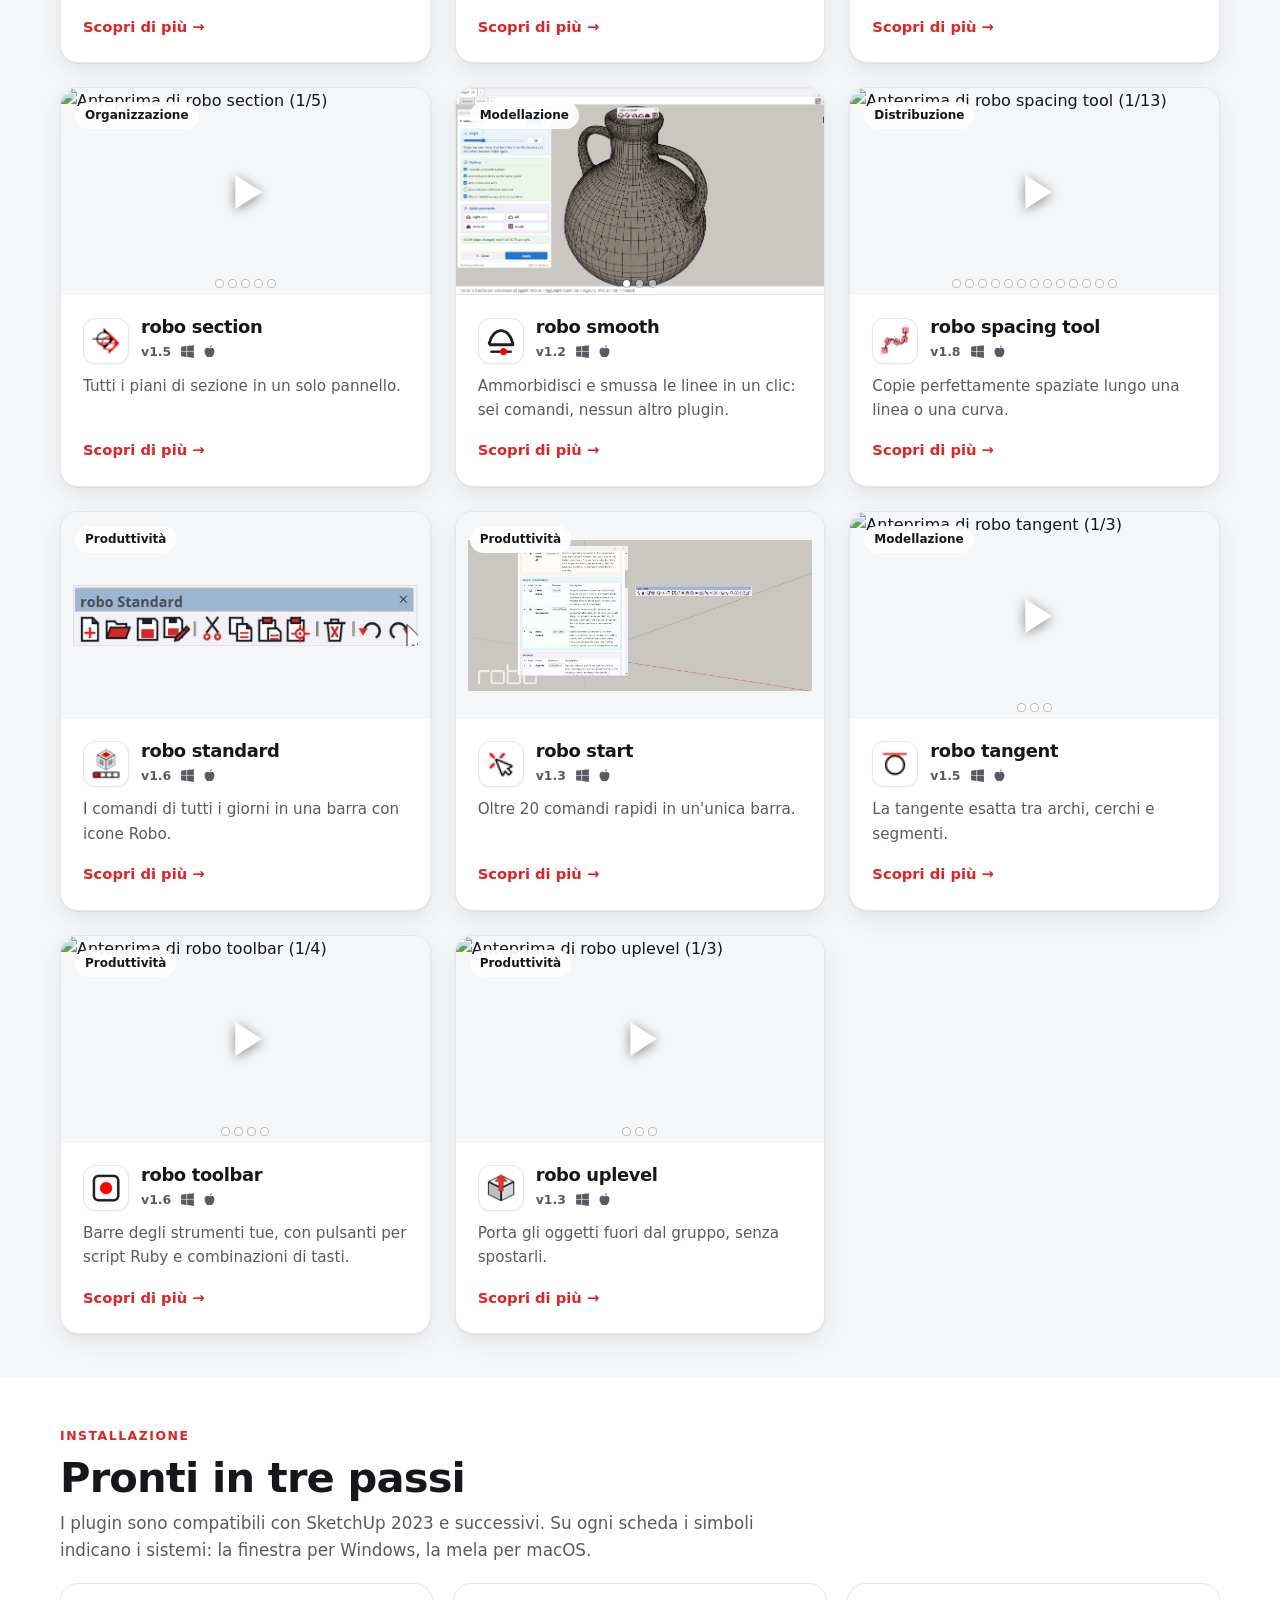
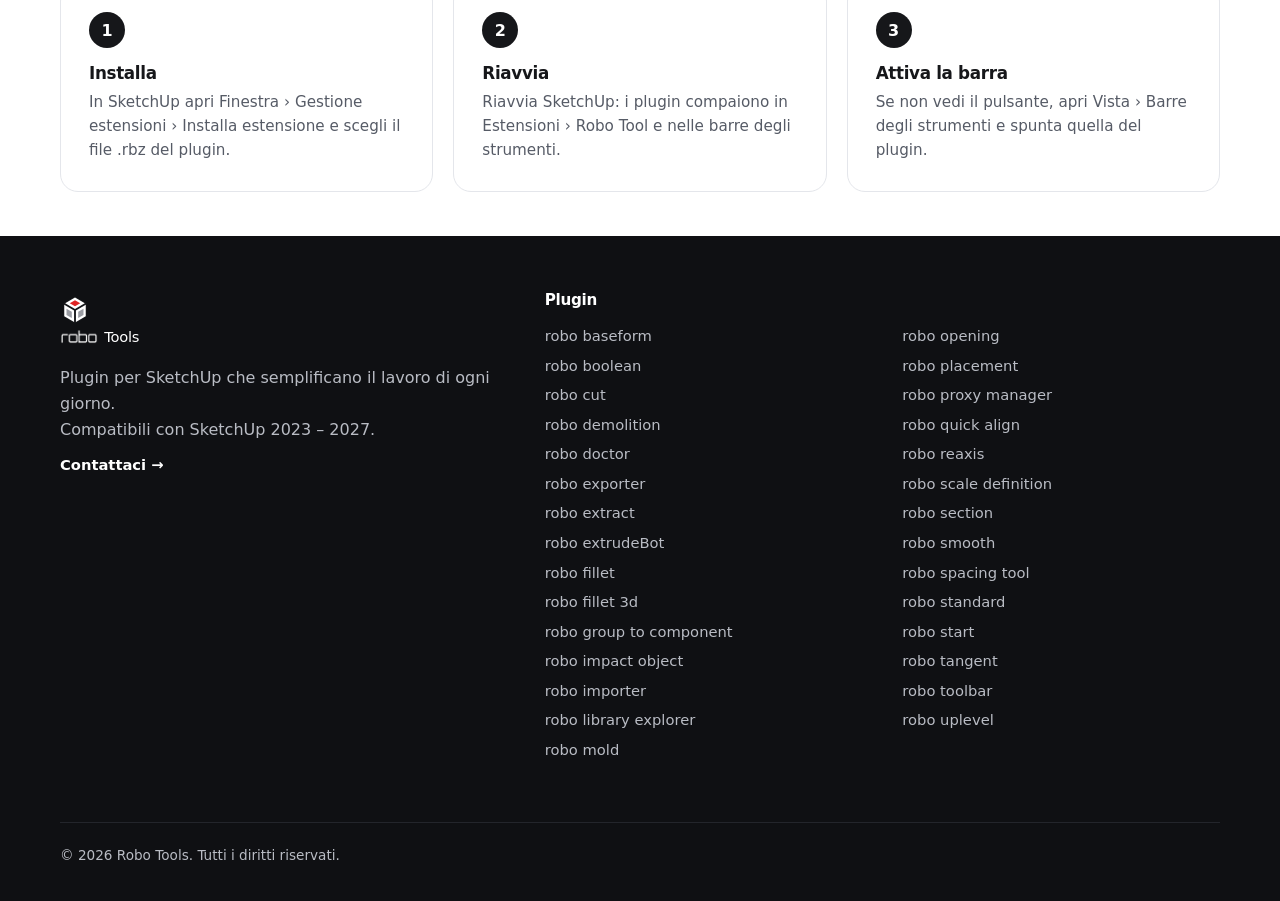
==== commit e33d13c1: "robo library explorer 1.7: strumenti, duplicati, misure, nel modello, posa su facce, anteprima 3D, c" ====
--- a/index.html
+++ b/index.html
@@ -6,7 +6,7 @@
   <title>Robo Tools — Plugin per SketchUp</title>
   <meta name="description" content="Robo Tools: diciassette plugin per SketchUp che semplificano modellazione, distribuzione di oggetti, ottimizzazione e produttività.">
   <link rel="icon" href="assets/img/favicon.svg" type="image/svg+xml">
-  <link rel="stylesheet" href="assets/css/style.css?v=20261122a">
+  <link rel="stylesheet" href="assets/css/style.css?v=20261122b">
 </head>
 <body>
   <header class="site-header" id="site-header"></header>
@@ -112,9 +112,9 @@
 
   <footer class="site-footer" id="site-footer"></footer>
 
-  <script src="assets/js/data.js?v=20261122a"></script>
-  <script src="assets/js/i18n.js?v=20261122a"></script>
-  <script src="assets/js/i18n-plugins.js?v=20261122a"></script>
-  <script src="assets/js/app.js?v=20261122a"></script>
+  <script src="assets/js/data.js?v=20261122b"></script>
+  <script src="assets/js/i18n.js?v=20261122b"></script>
+  <script src="assets/js/i18n-plugins.js?v=20261122b"></script>
+  <script src="assets/js/app.js?v=20261122b"></script>
 </body>
 </html>
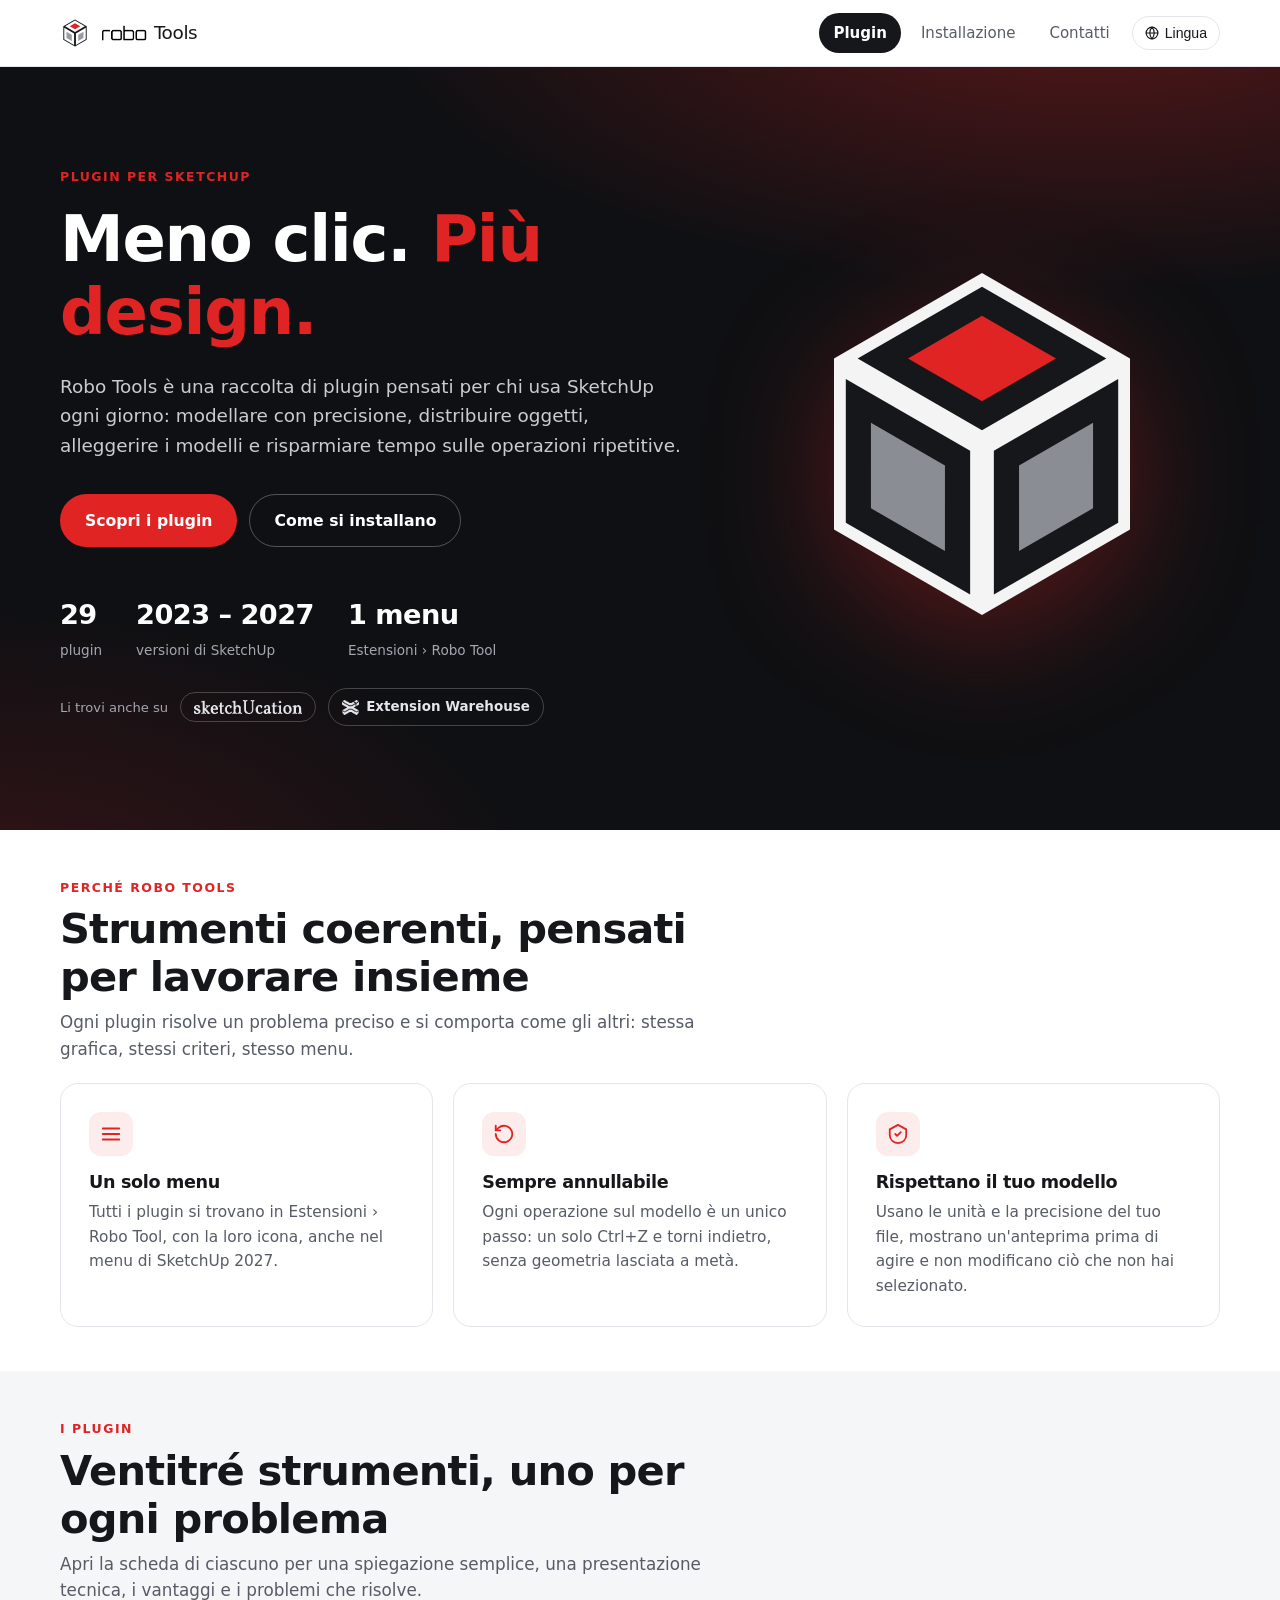
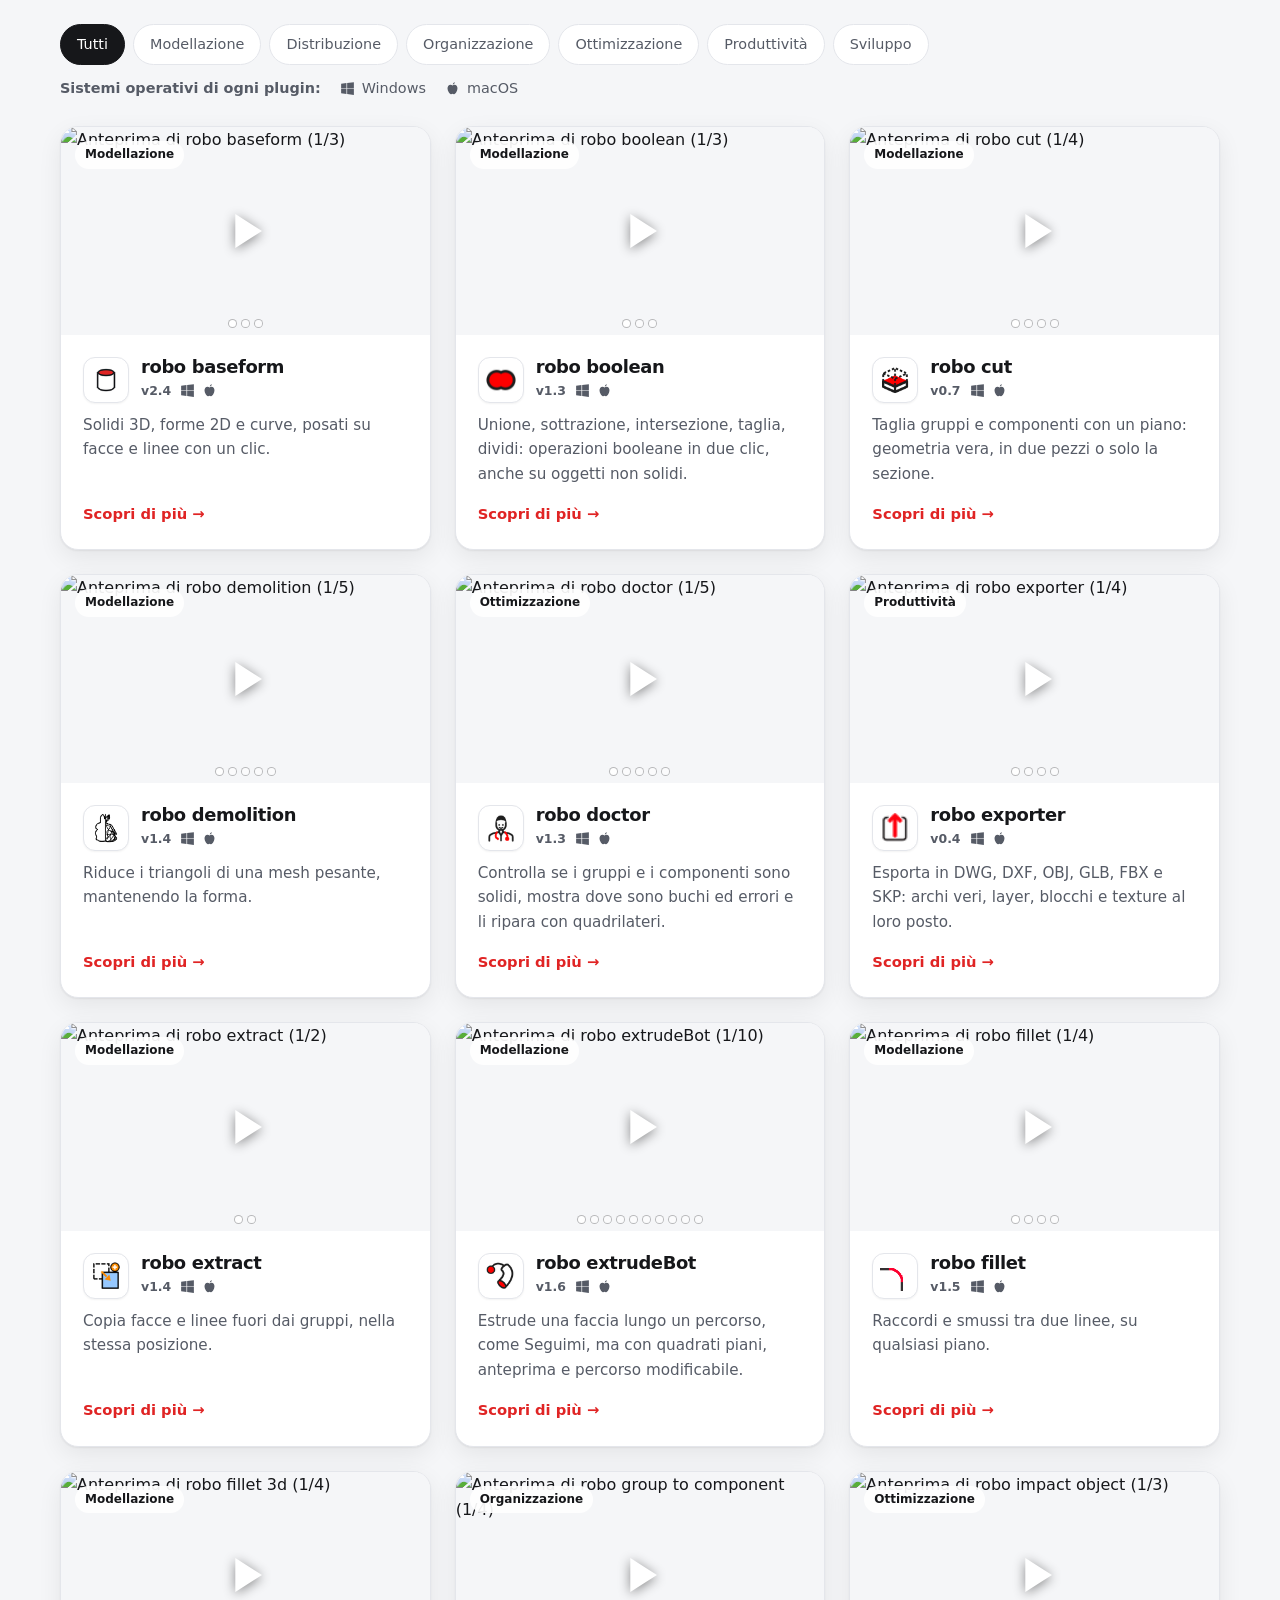
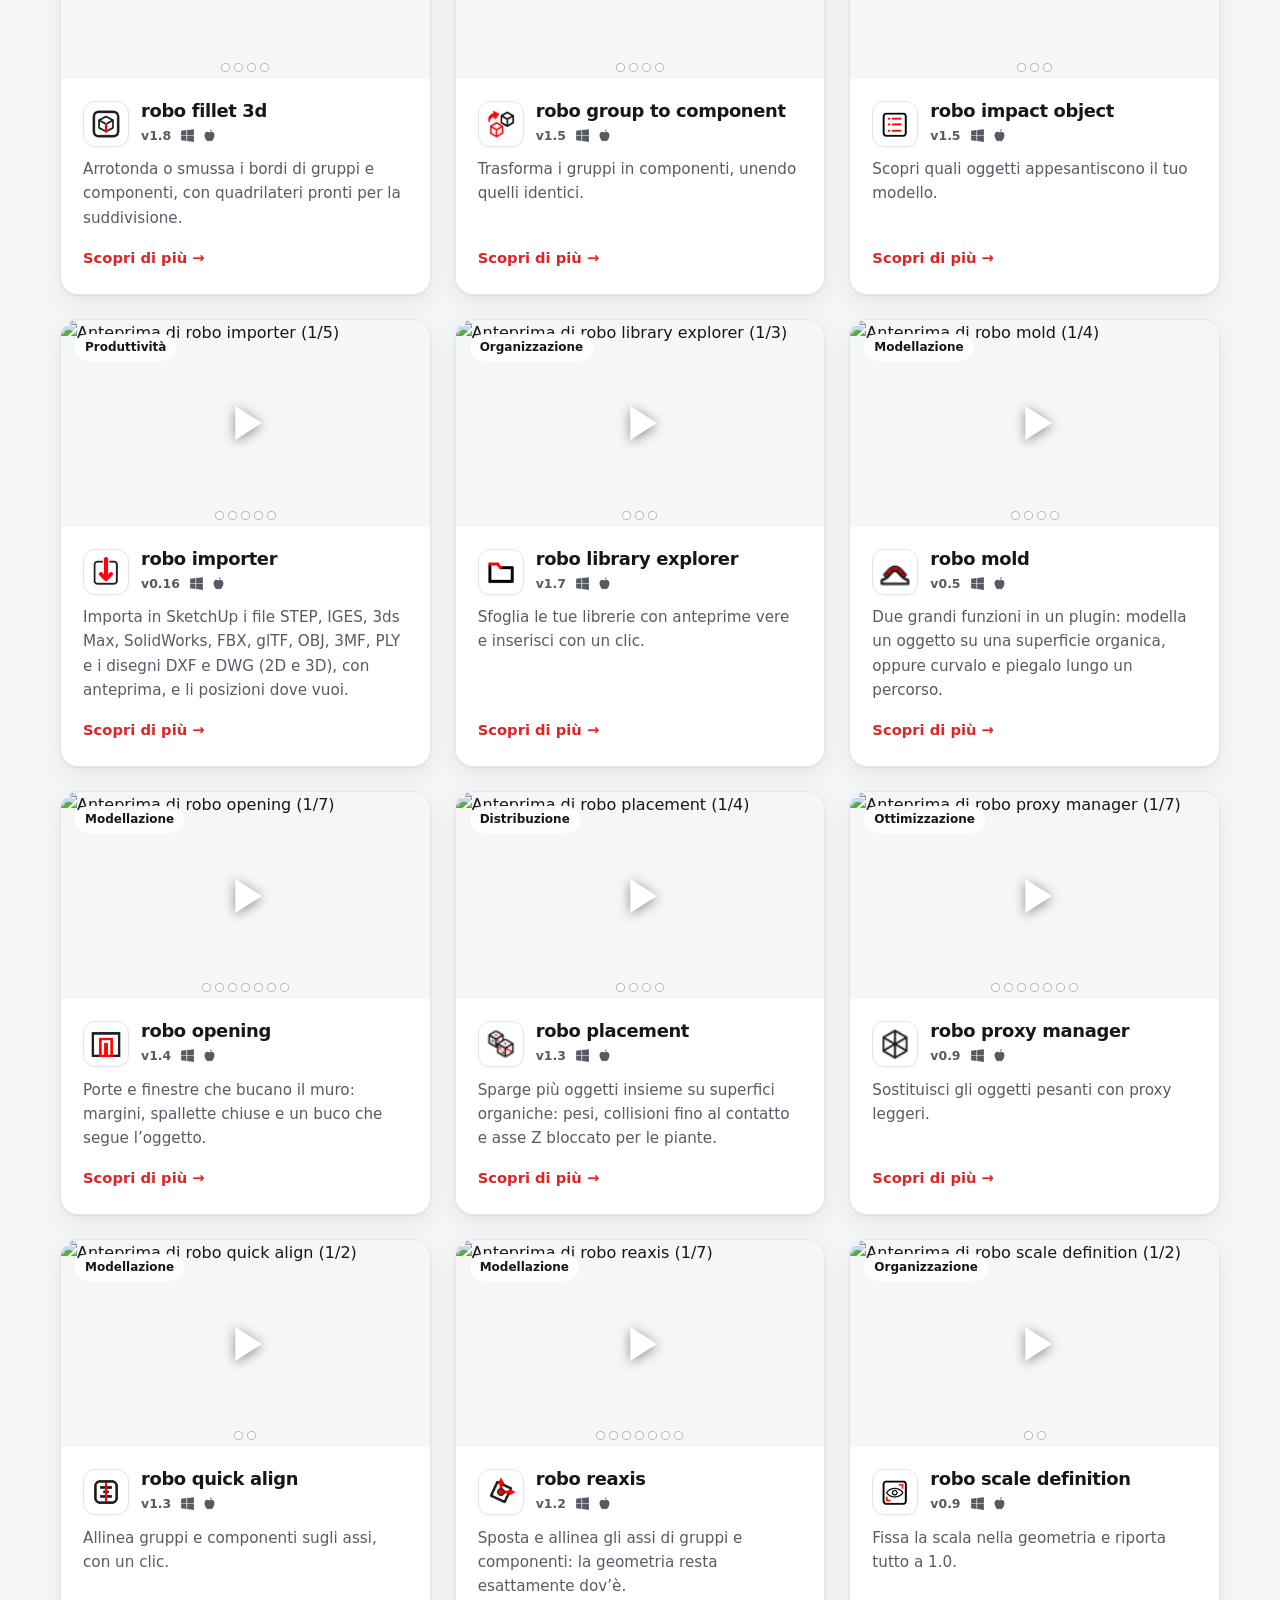
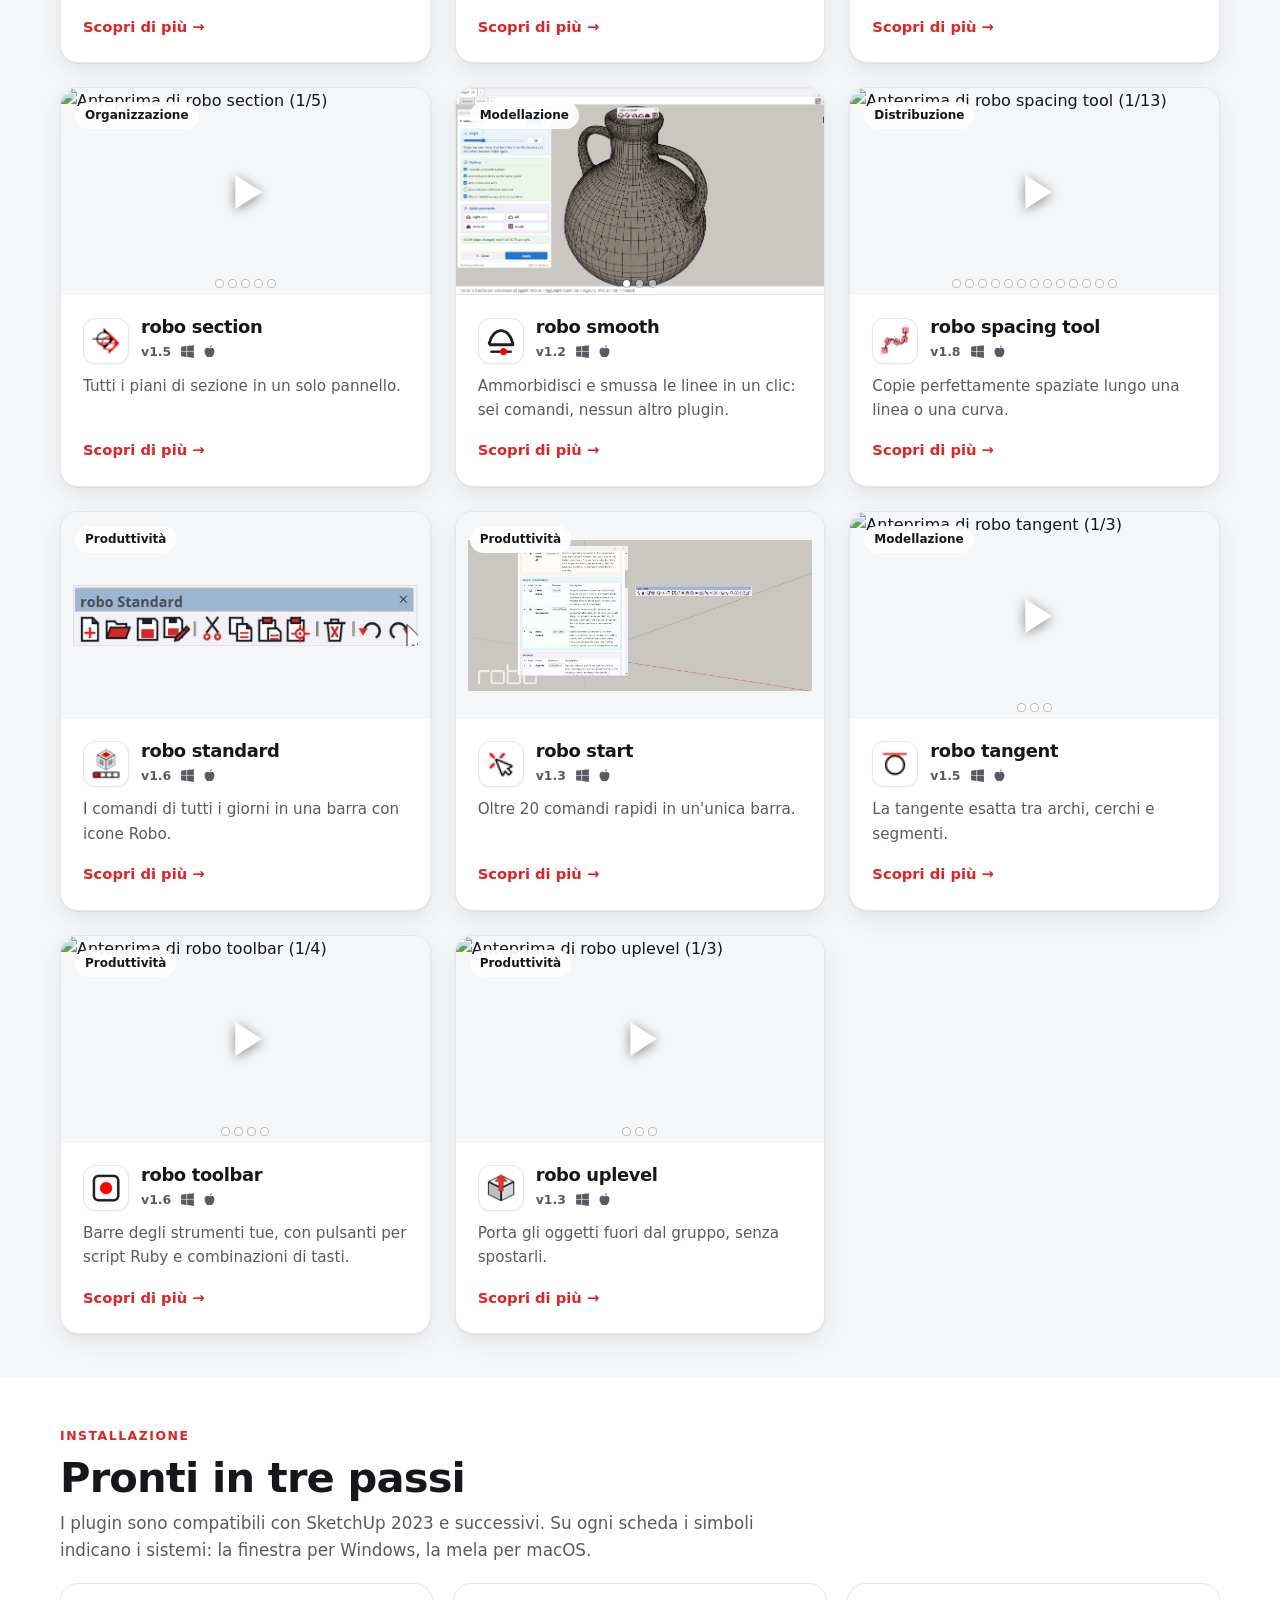
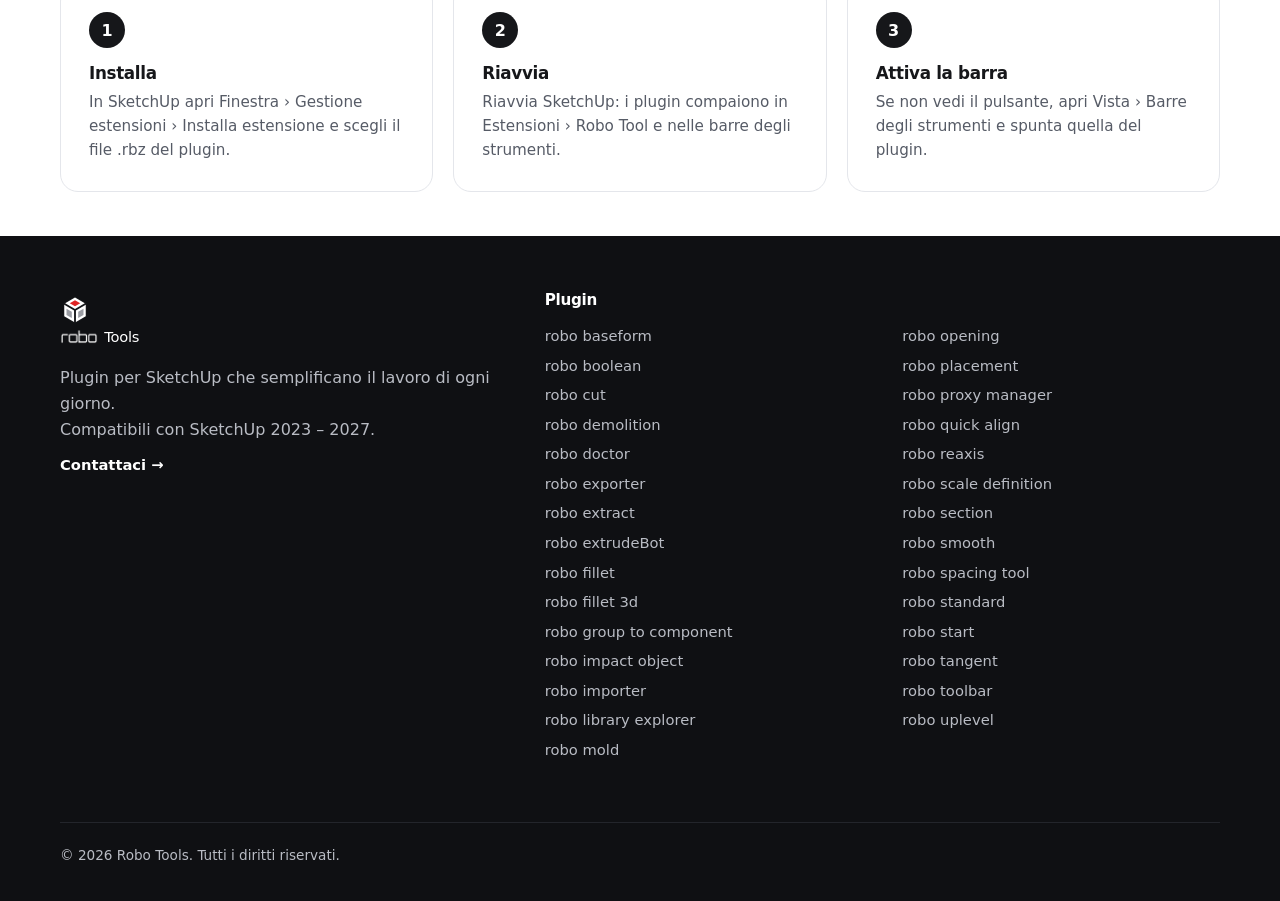
==== commit d6bc695e: "robo mold 0.5: due grandi funzioni, modella su una superficie organica e curva/piega lungo un percor" ====
--- a/index.html
+++ b/index.html
@@ -6,7 +6,7 @@
   <title>Robo Tools — Plugin per SketchUp</title>
   <meta name="description" content="Robo Tools: diciassette plugin per SketchUp che semplificano modellazione, distribuzione di oggetti, ottimizzazione e produttività.">
   <link rel="icon" href="assets/img/favicon.svg" type="image/svg+xml">
-  <link rel="stylesheet" href="assets/css/style.css?v=20261122b">
+  <link rel="stylesheet" href="assets/css/style.css?v=20261123a">
 </head>
 <body>
   <header class="site-header" id="site-header"></header>
@@ -112,9 +112,9 @@
 
   <footer class="site-footer" id="site-footer"></footer>
 
-  <script src="assets/js/data.js?v=20261122b"></script>
-  <script src="assets/js/i18n.js?v=20261122b"></script>
-  <script src="assets/js/i18n-plugins.js?v=20261122b"></script>
-  <script src="assets/js/app.js?v=20261122b"></script>
+  <script src="assets/js/data.js?v=20261123a"></script>
+  <script src="assets/js/i18n.js?v=20261123a"></script>
+  <script src="assets/js/i18n-plugins.js?v=20261123a"></script>
+  <script src="assets/js/app.js?v=20261123a"></script>
 </body>
 </html>
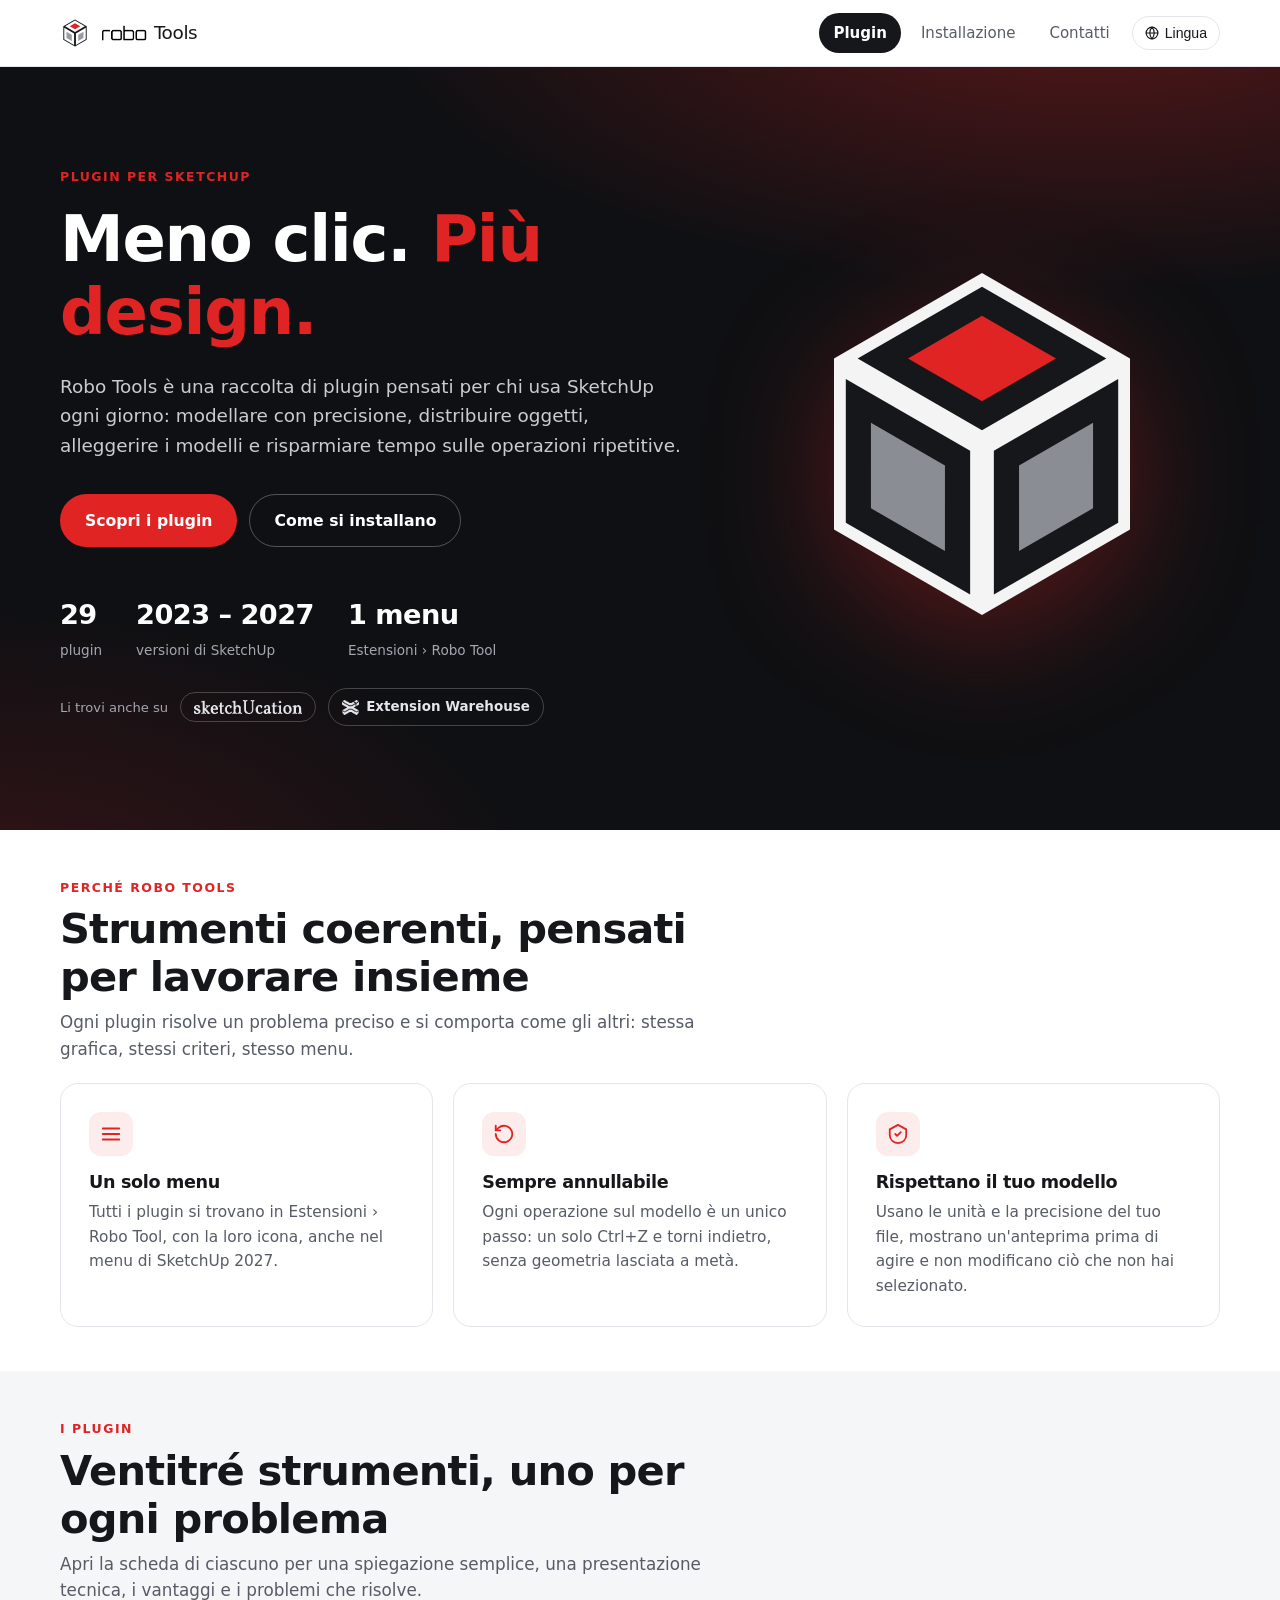
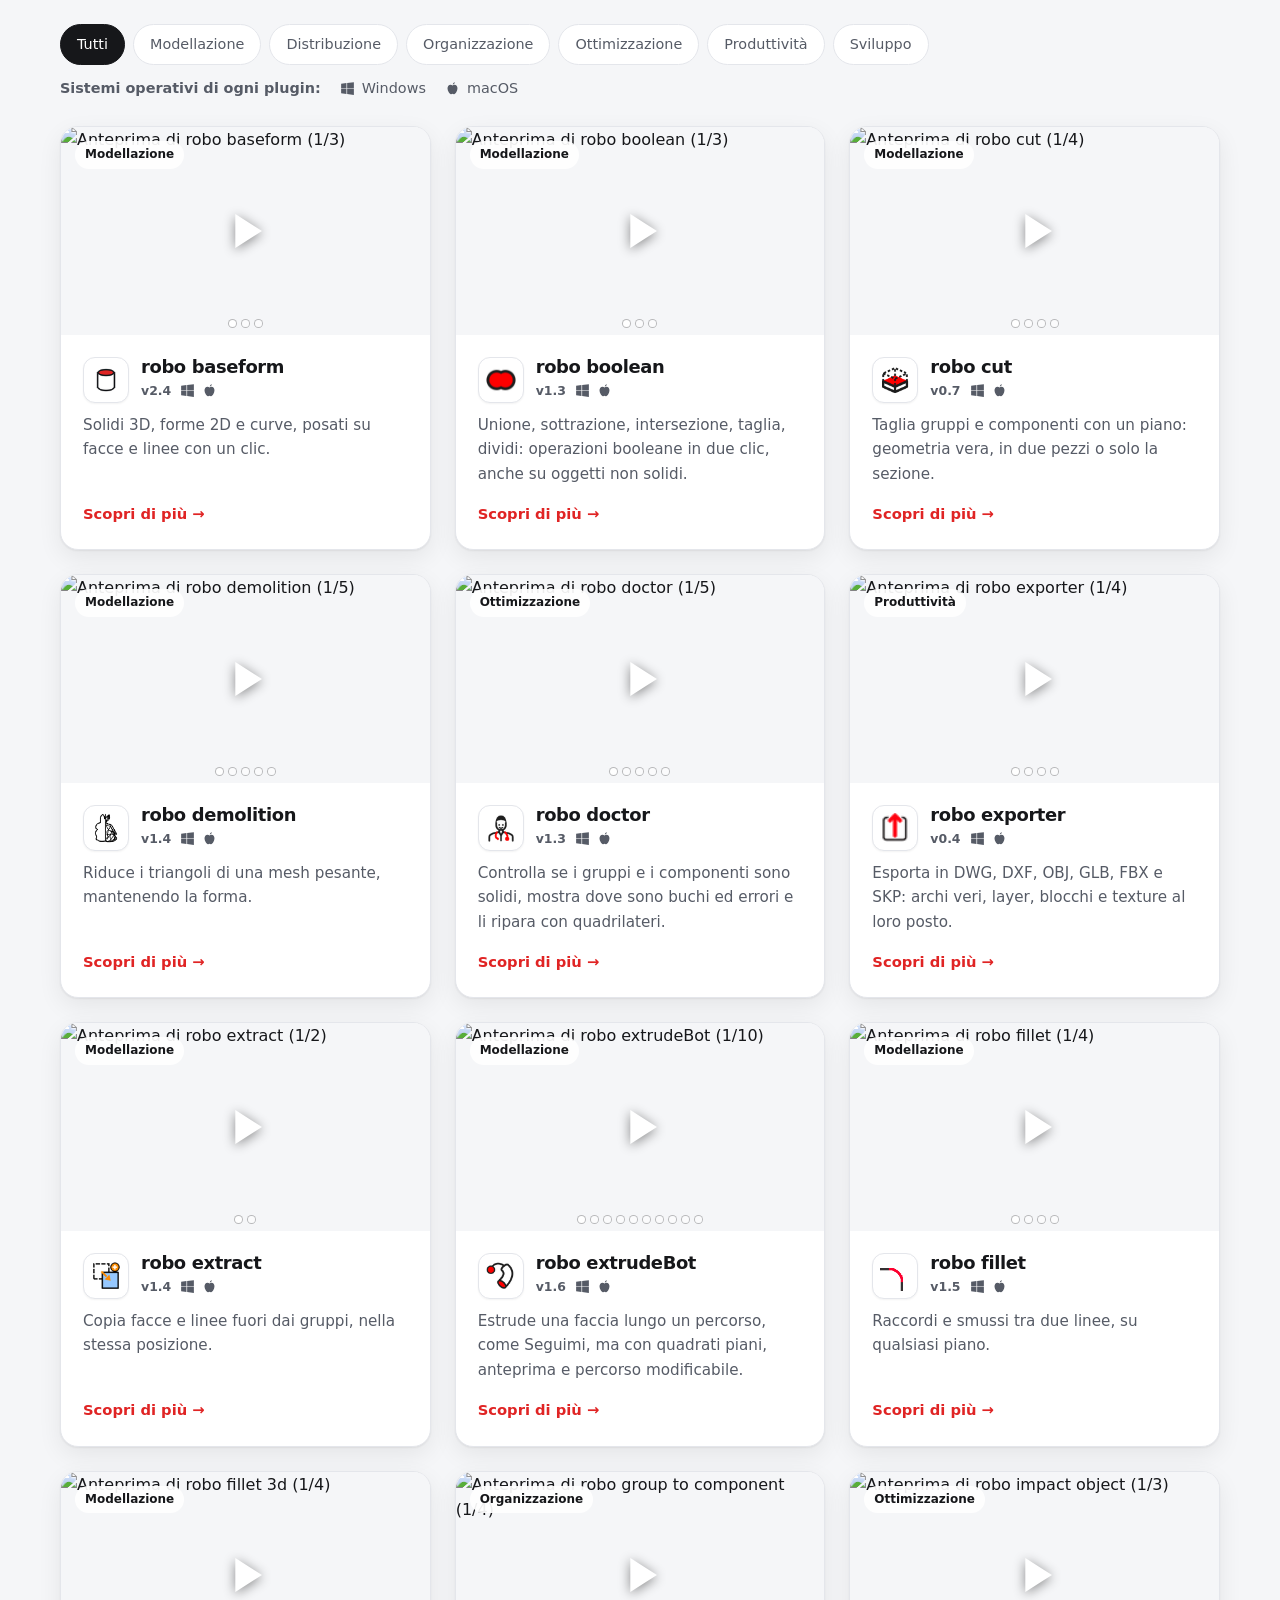
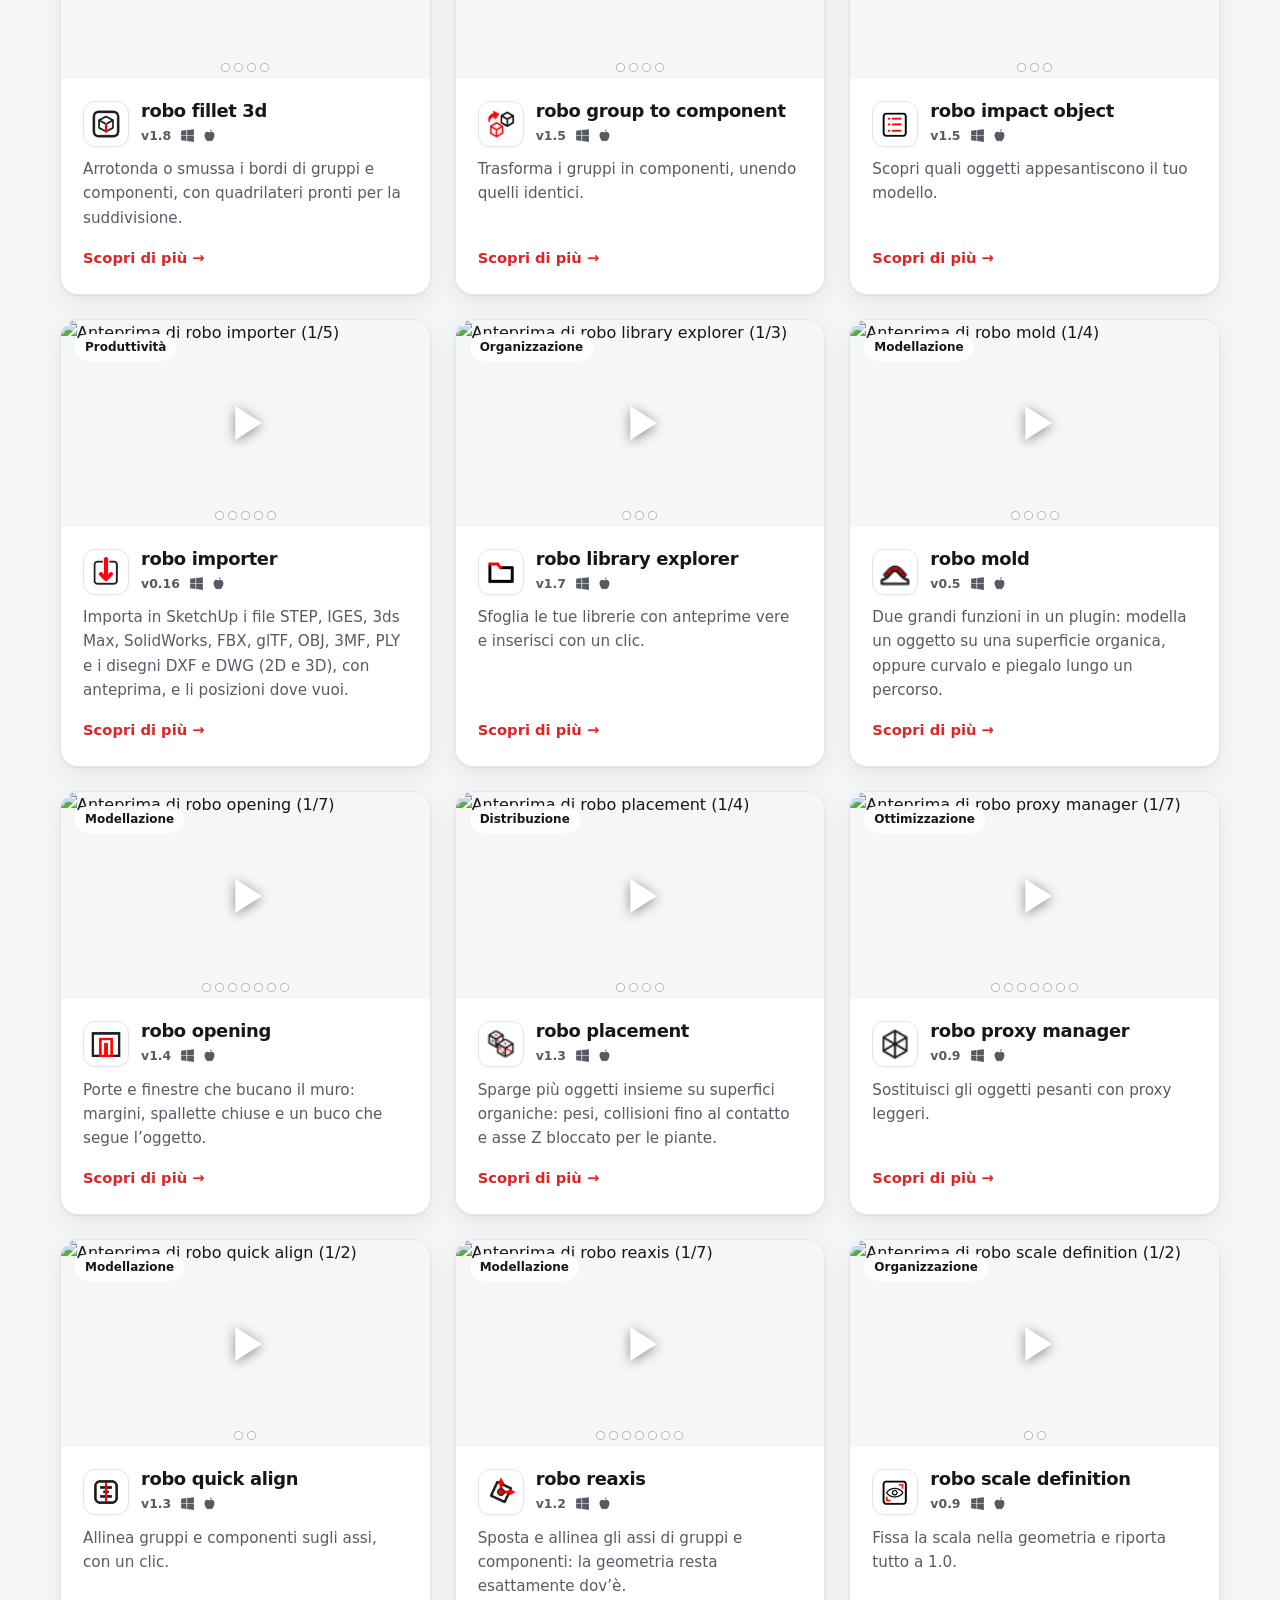
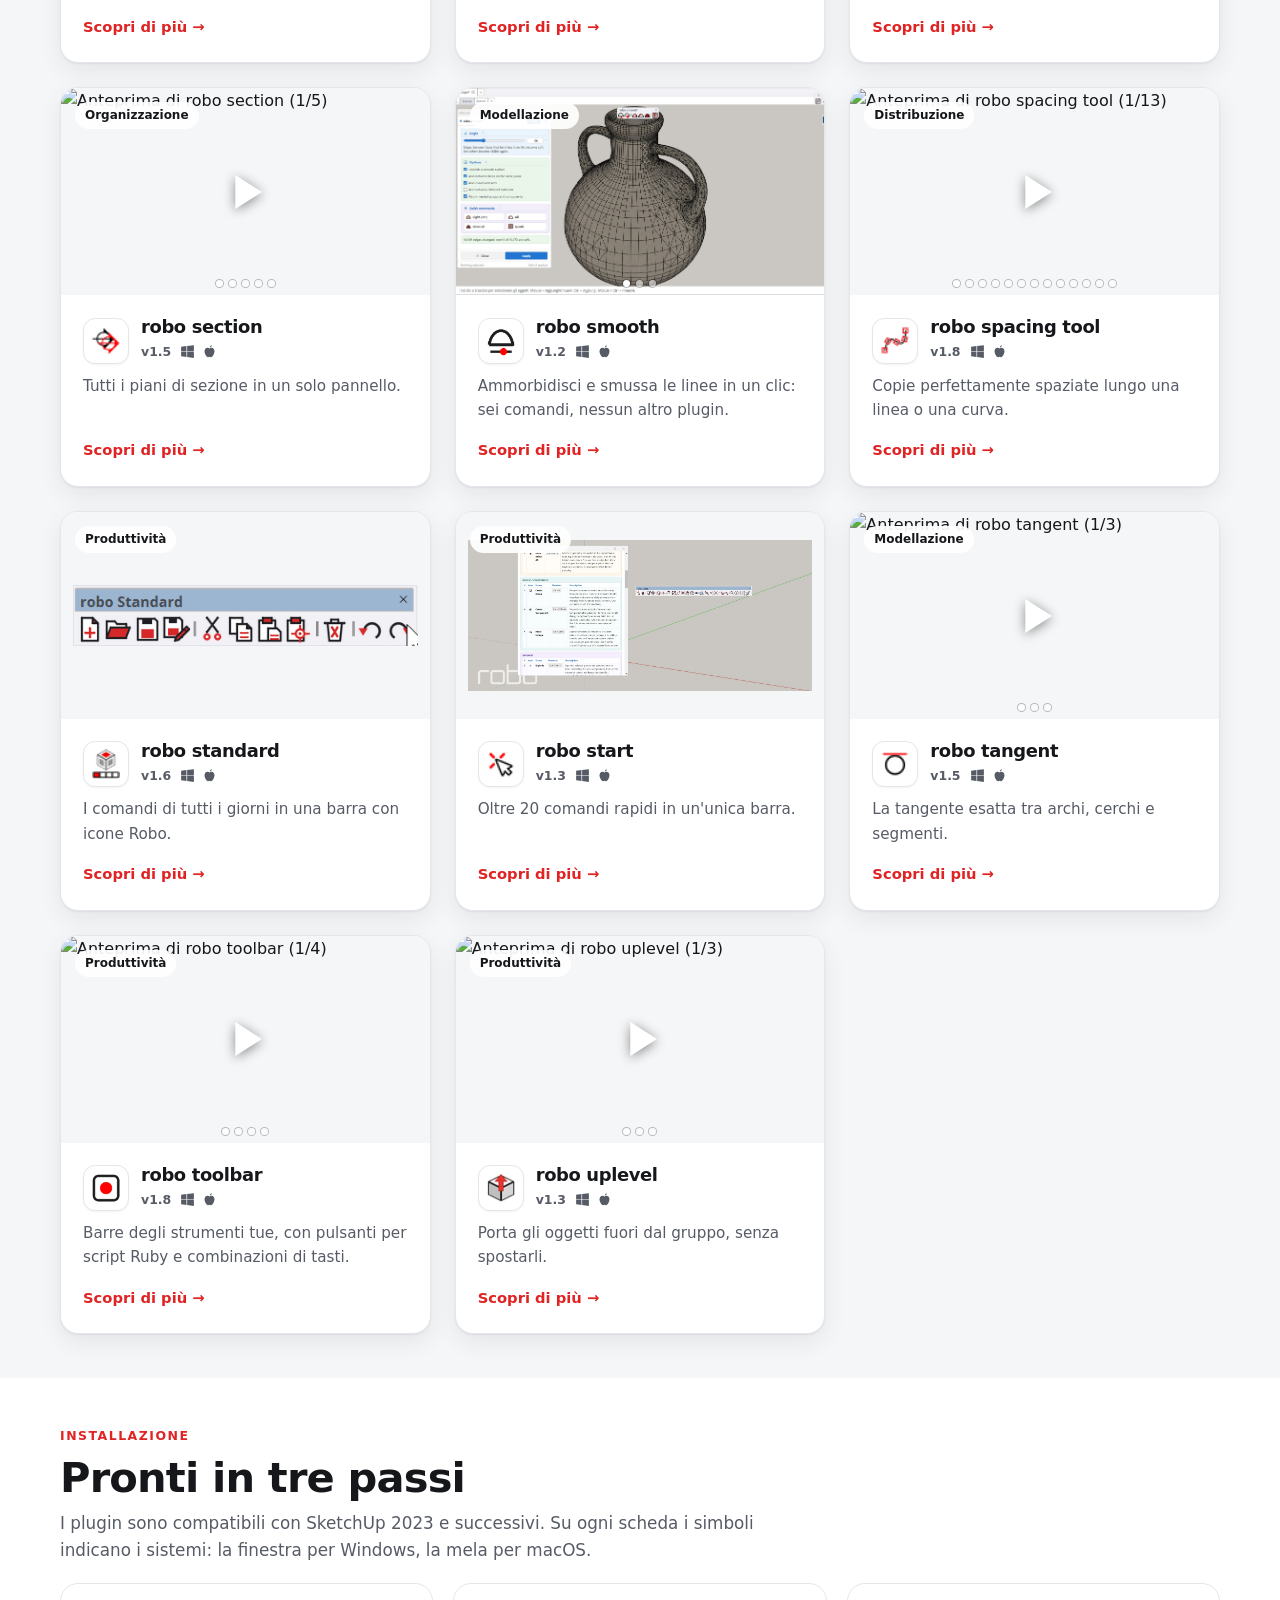
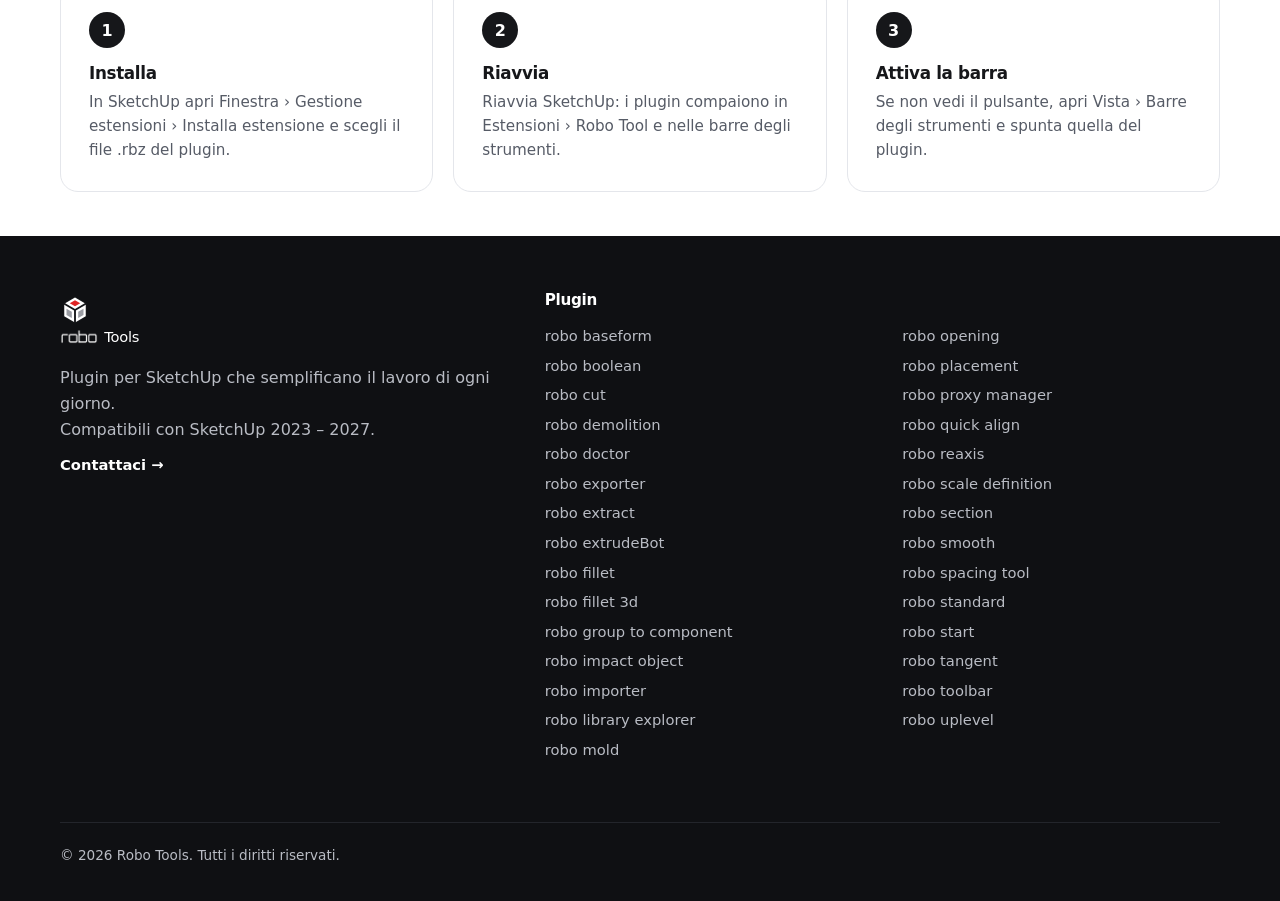
==== commit 12d0eabf: "robo toolbar 1.8: Esporta backup e Importa backup (Novità, funzioni, passo passo, vantaggi, specific" ====
--- a/index.html
+++ b/index.html
@@ -6,7 +6,7 @@
   <title>Robo Tools — Plugin per SketchUp</title>
   <meta name="description" content="Robo Tools: diciassette plugin per SketchUp che semplificano modellazione, distribuzione di oggetti, ottimizzazione e produttività.">
   <link rel="icon" href="assets/img/favicon.svg" type="image/svg+xml">
-  <link rel="stylesheet" href="assets/css/style.css?v=20261123a">
+  <link rel="stylesheet" href="assets/css/style.css?v=20261126a">
 </head>
 <body>
   <header class="site-header" id="site-header"></header>
@@ -112,9 +112,9 @@
 
   <footer class="site-footer" id="site-footer"></footer>
 
-  <script src="assets/js/data.js?v=20261123a"></script>
-  <script src="assets/js/i18n.js?v=20261123a"></script>
-  <script src="assets/js/i18n-plugins.js?v=20261123a"></script>
-  <script src="assets/js/app.js?v=20261123a"></script>
+  <script src="assets/js/data.js?v=20261126a"></script>
+  <script src="assets/js/i18n.js?v=20261126a"></script>
+  <script src="assets/js/i18n-plugins.js?v=20261126a"></script>
+  <script src="assets/js/app.js?v=20261126a"></script>
 </body>
 </html>
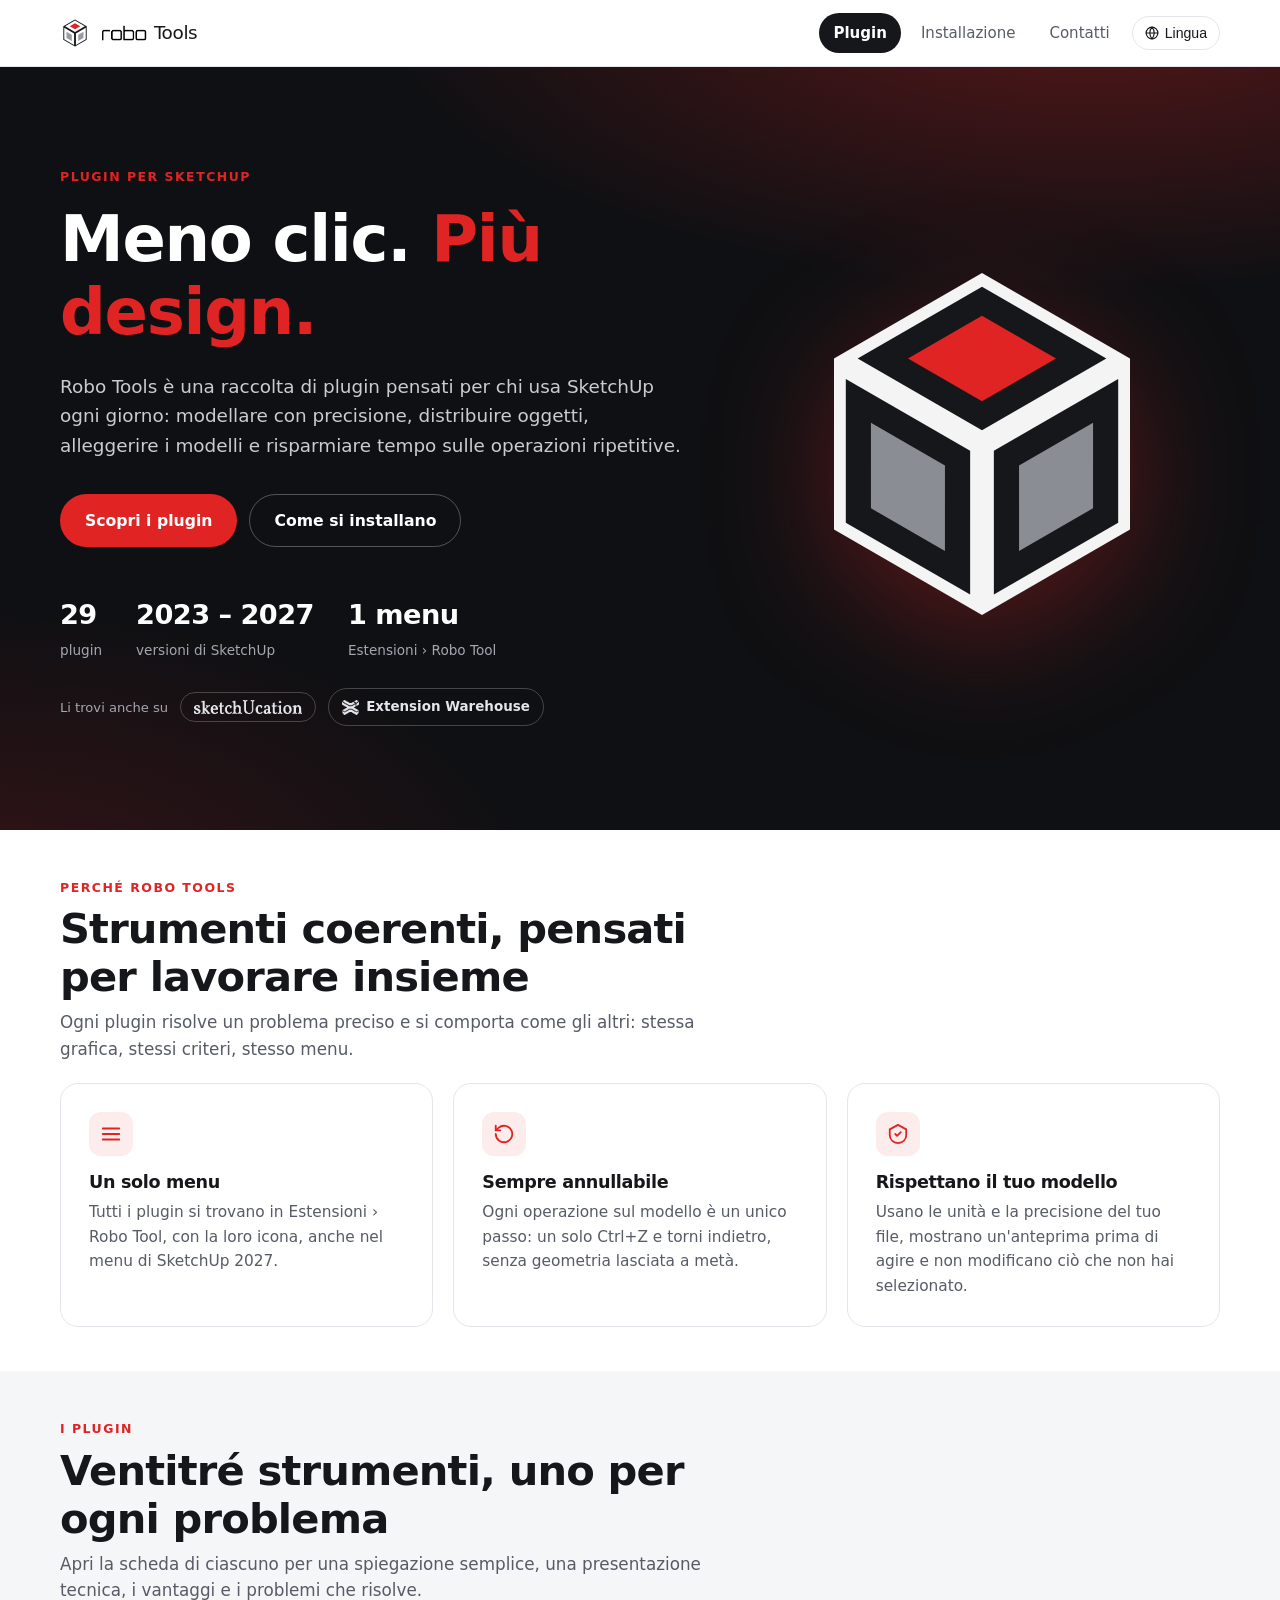
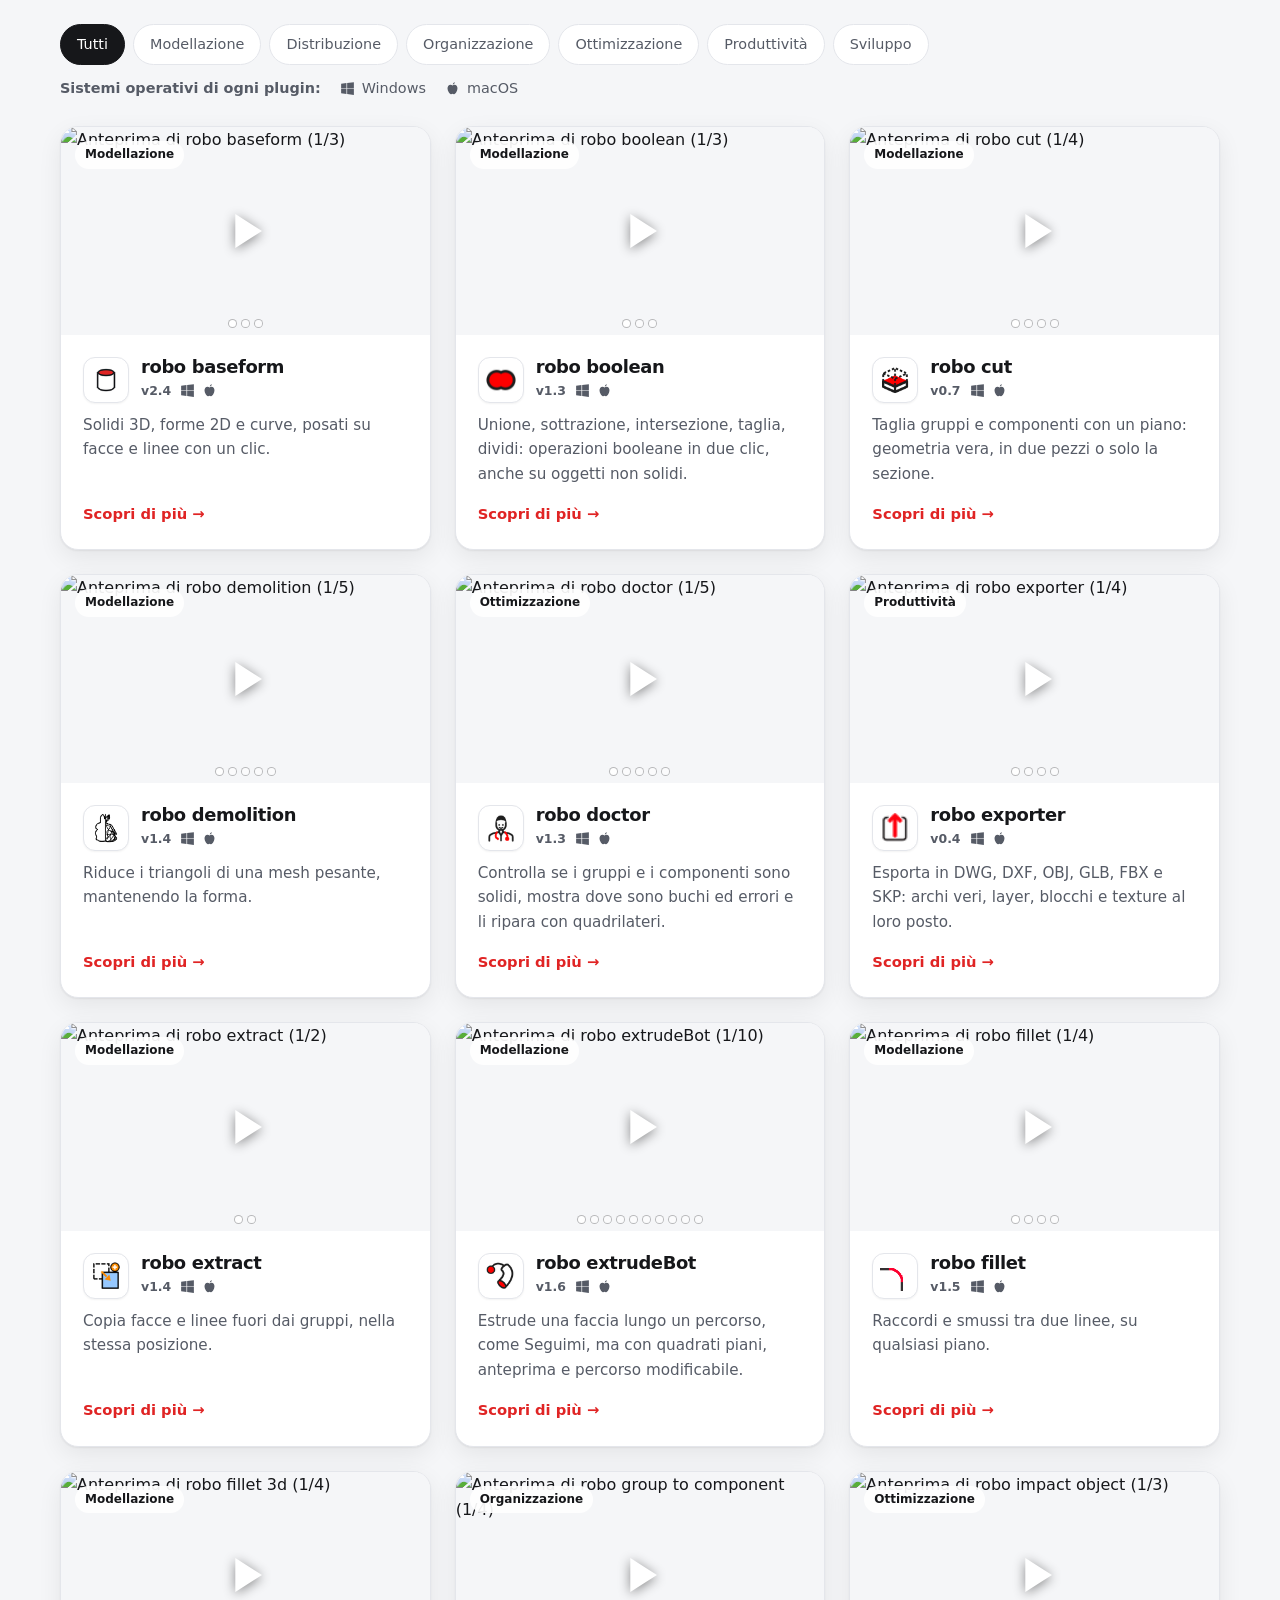
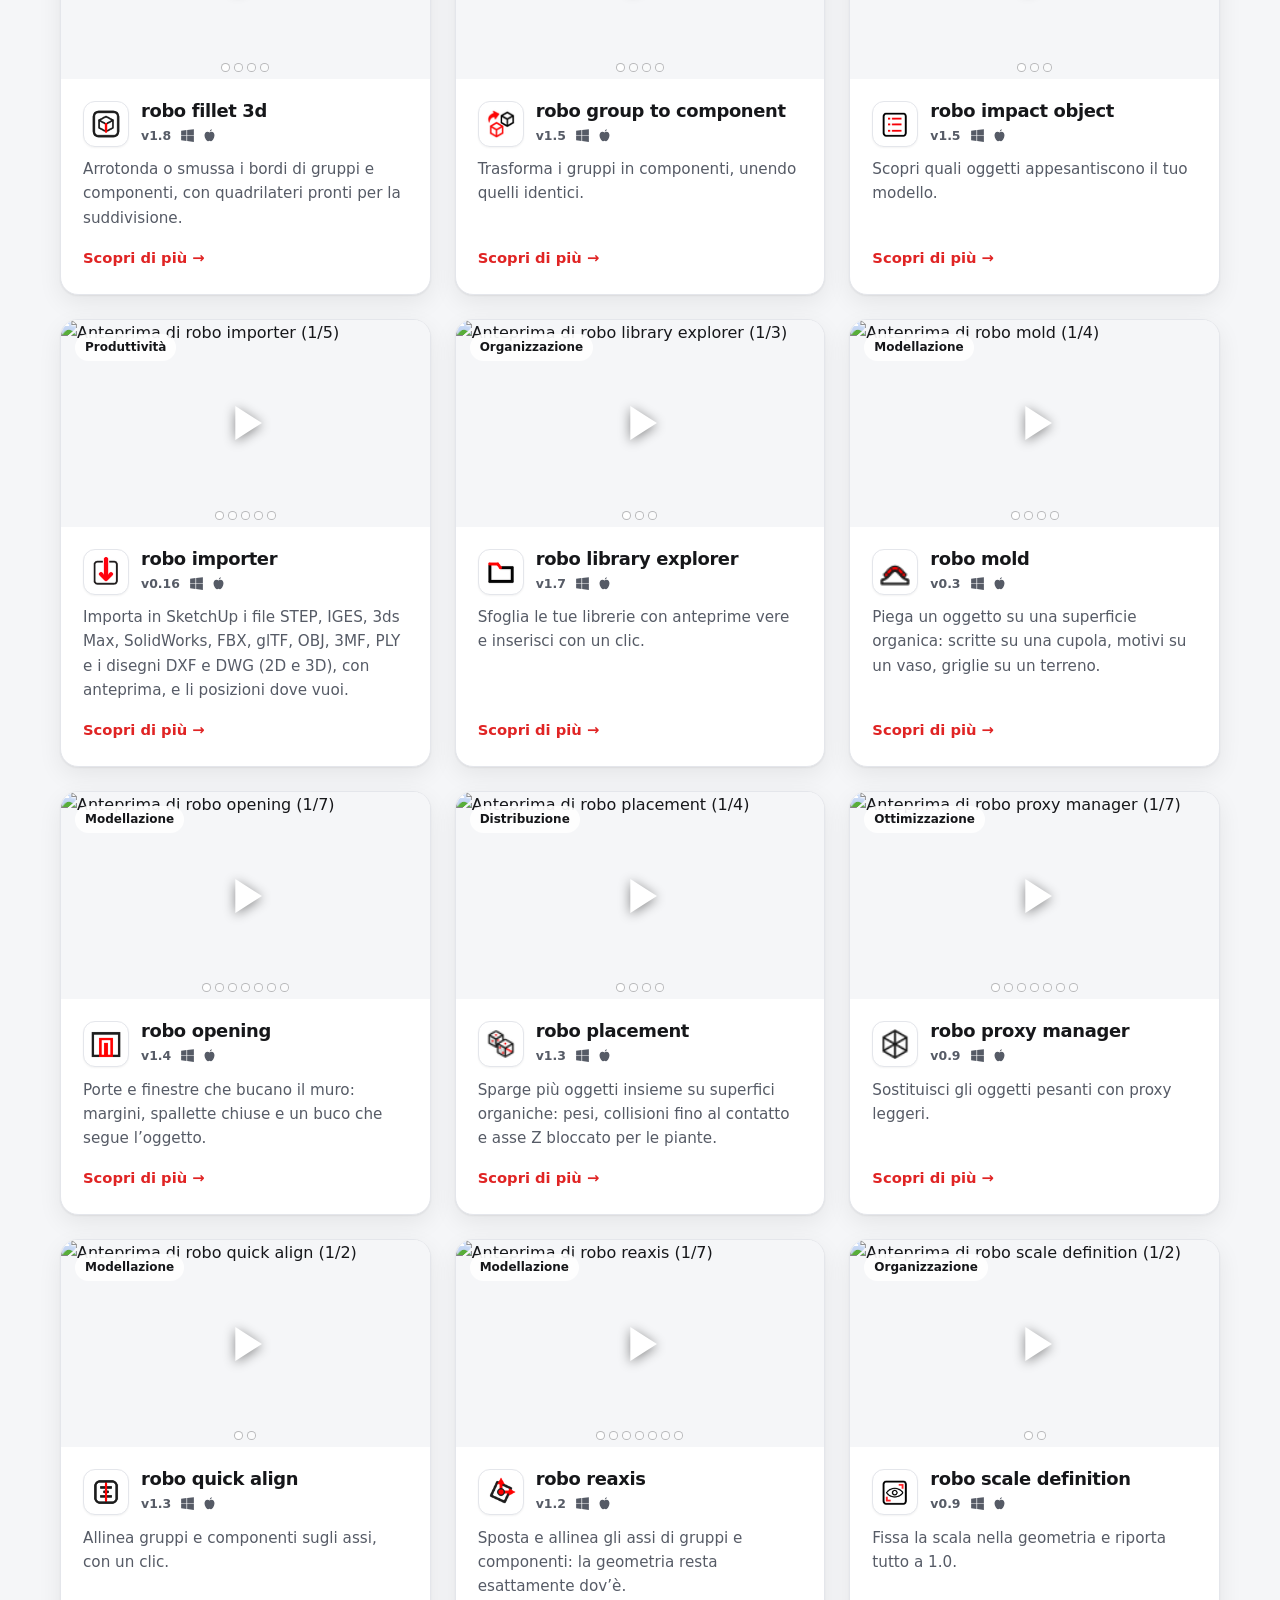
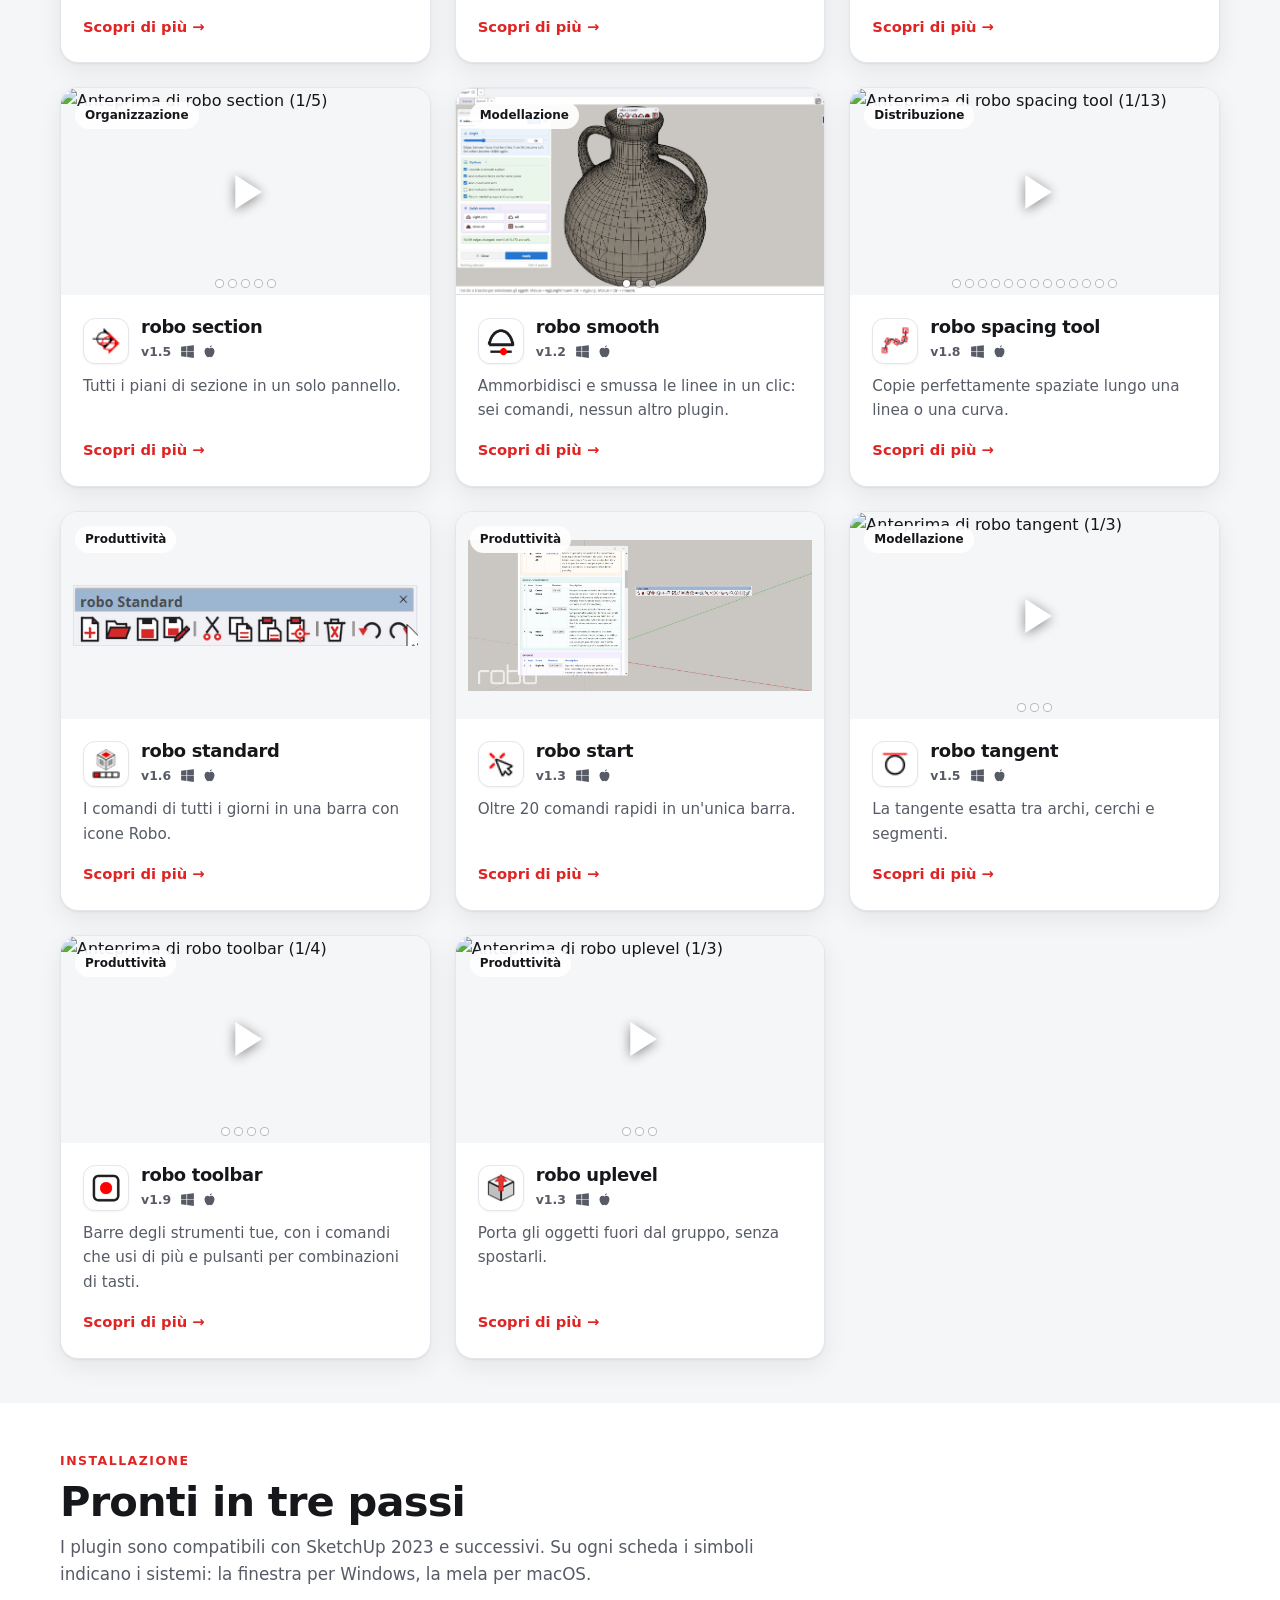
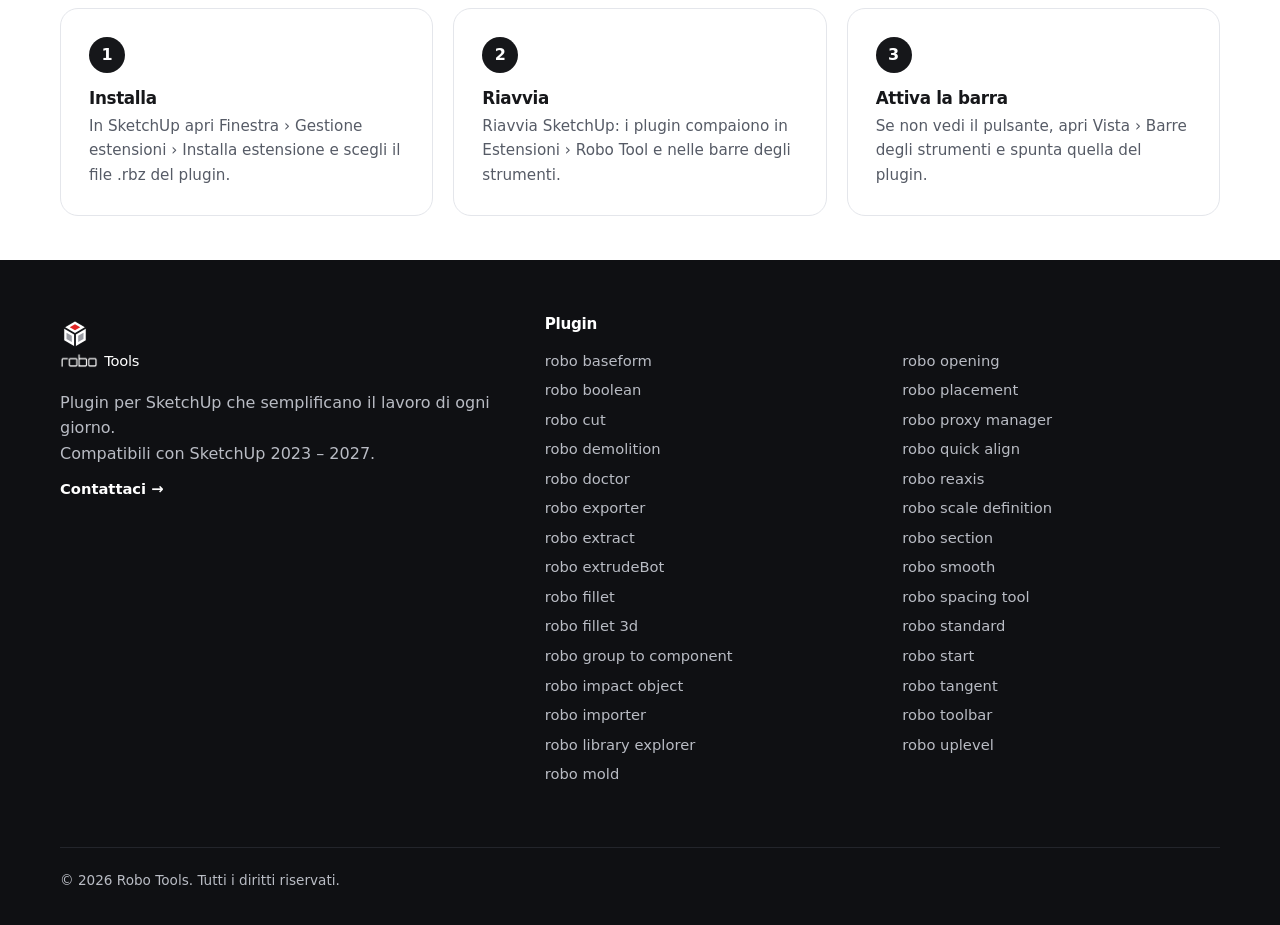
==== commit 391c90bd: "robo toolbar 1.9: la scheda descrive la versione normale (0_robo_toolbar.rbz) in 5 lingue, ?v=202611" ====
--- a/index.html
+++ b/index.html
@@ -6,7 +6,7 @@
   <title>Robo Tools — Plugin per SketchUp</title>
   <meta name="description" content="Robo Tools: diciassette plugin per SketchUp che semplificano modellazione, distribuzione di oggetti, ottimizzazione e produttività.">
   <link rel="icon" href="assets/img/favicon.svg" type="image/svg+xml">
-  <link rel="stylesheet" href="assets/css/style.css?v=20261126a">
+  <link rel="stylesheet" href="assets/css/style.css?v=20261127a">
 </head>
 <body>
   <header class="site-header" id="site-header"></header>
@@ -112,9 +112,9 @@
 
   <footer class="site-footer" id="site-footer"></footer>
 
-  <script src="assets/js/data.js?v=20261126a"></script>
-  <script src="assets/js/i18n.js?v=20261126a"></script>
-  <script src="assets/js/i18n-plugins.js?v=20261126a"></script>
-  <script src="assets/js/app.js?v=20261126a"></script>
+  <script src="assets/js/data.js?v=20261127a"></script>
+  <script src="assets/js/i18n.js?v=20261127a"></script>
+  <script src="assets/js/i18n-plugins.js?v=20261127a"></script>
+  <script src="assets/js/app.js?v=20261127a"></script>
 </body>
 </html>
